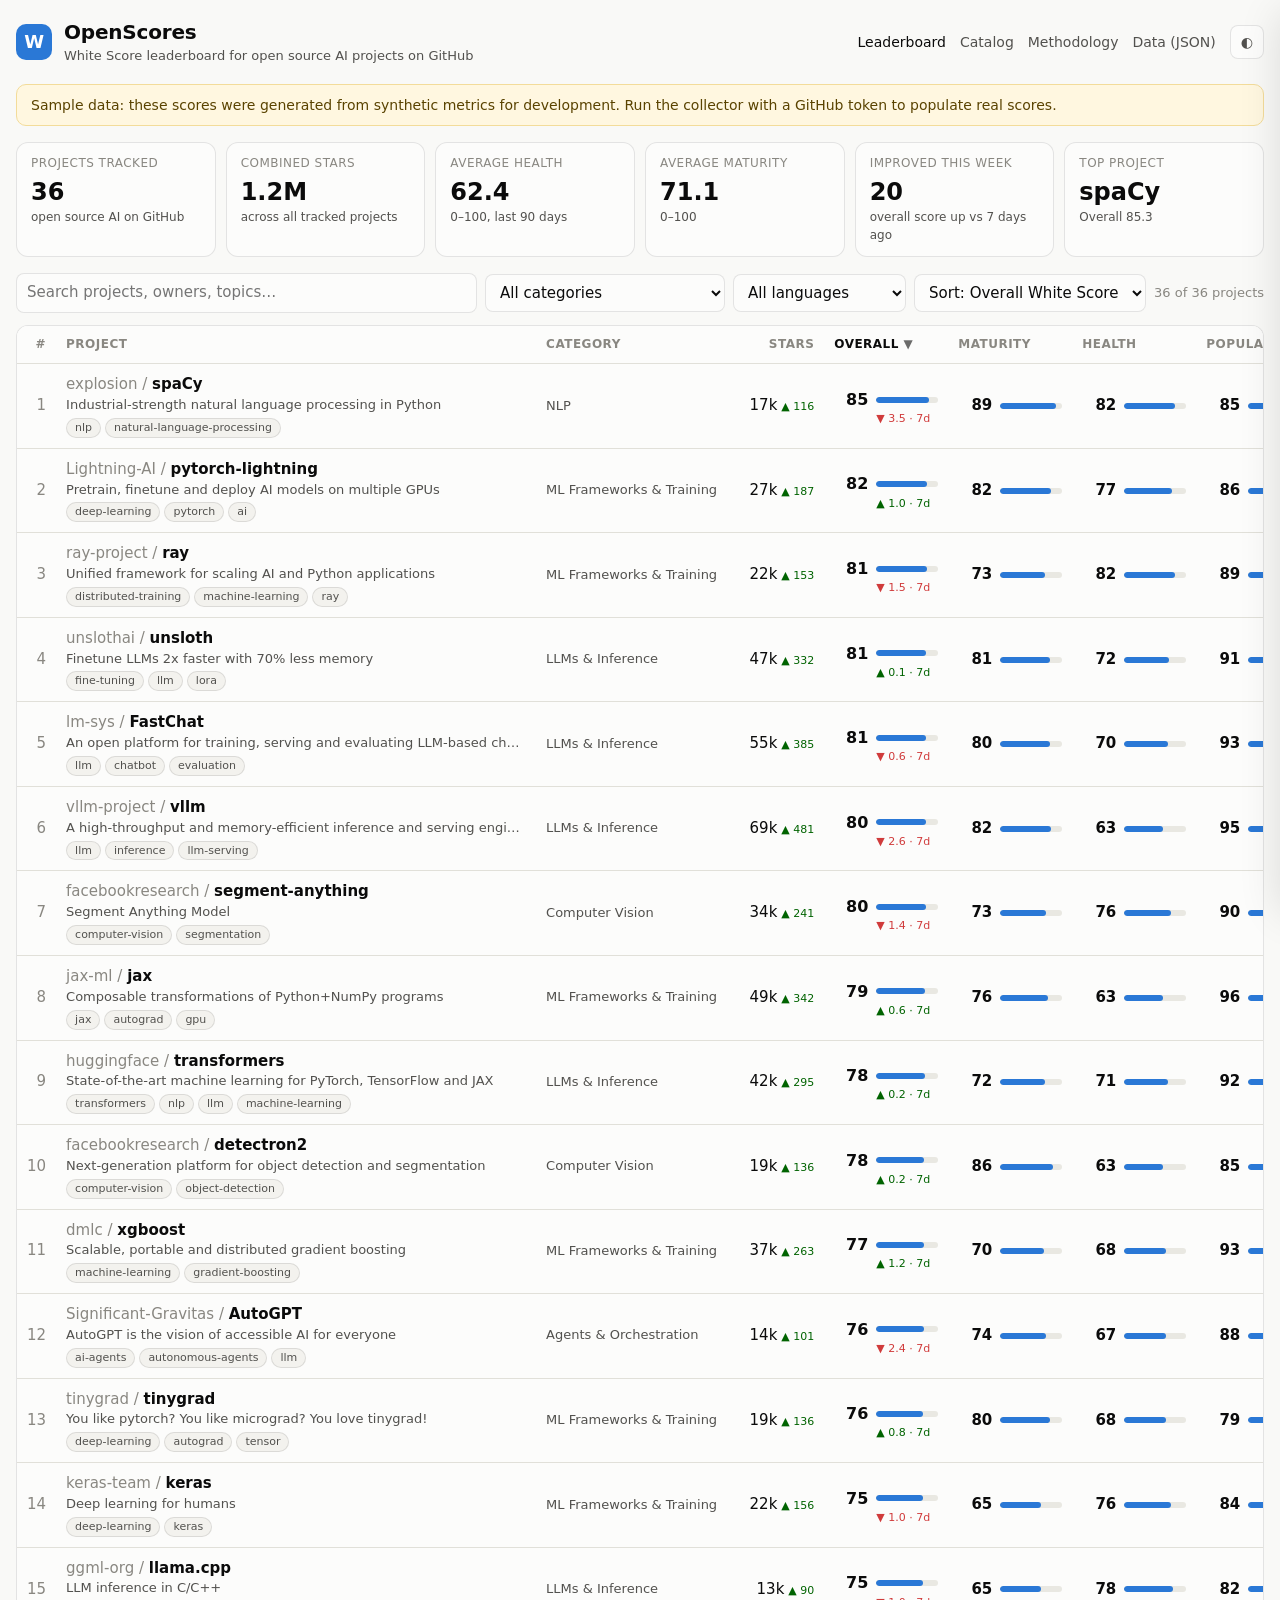
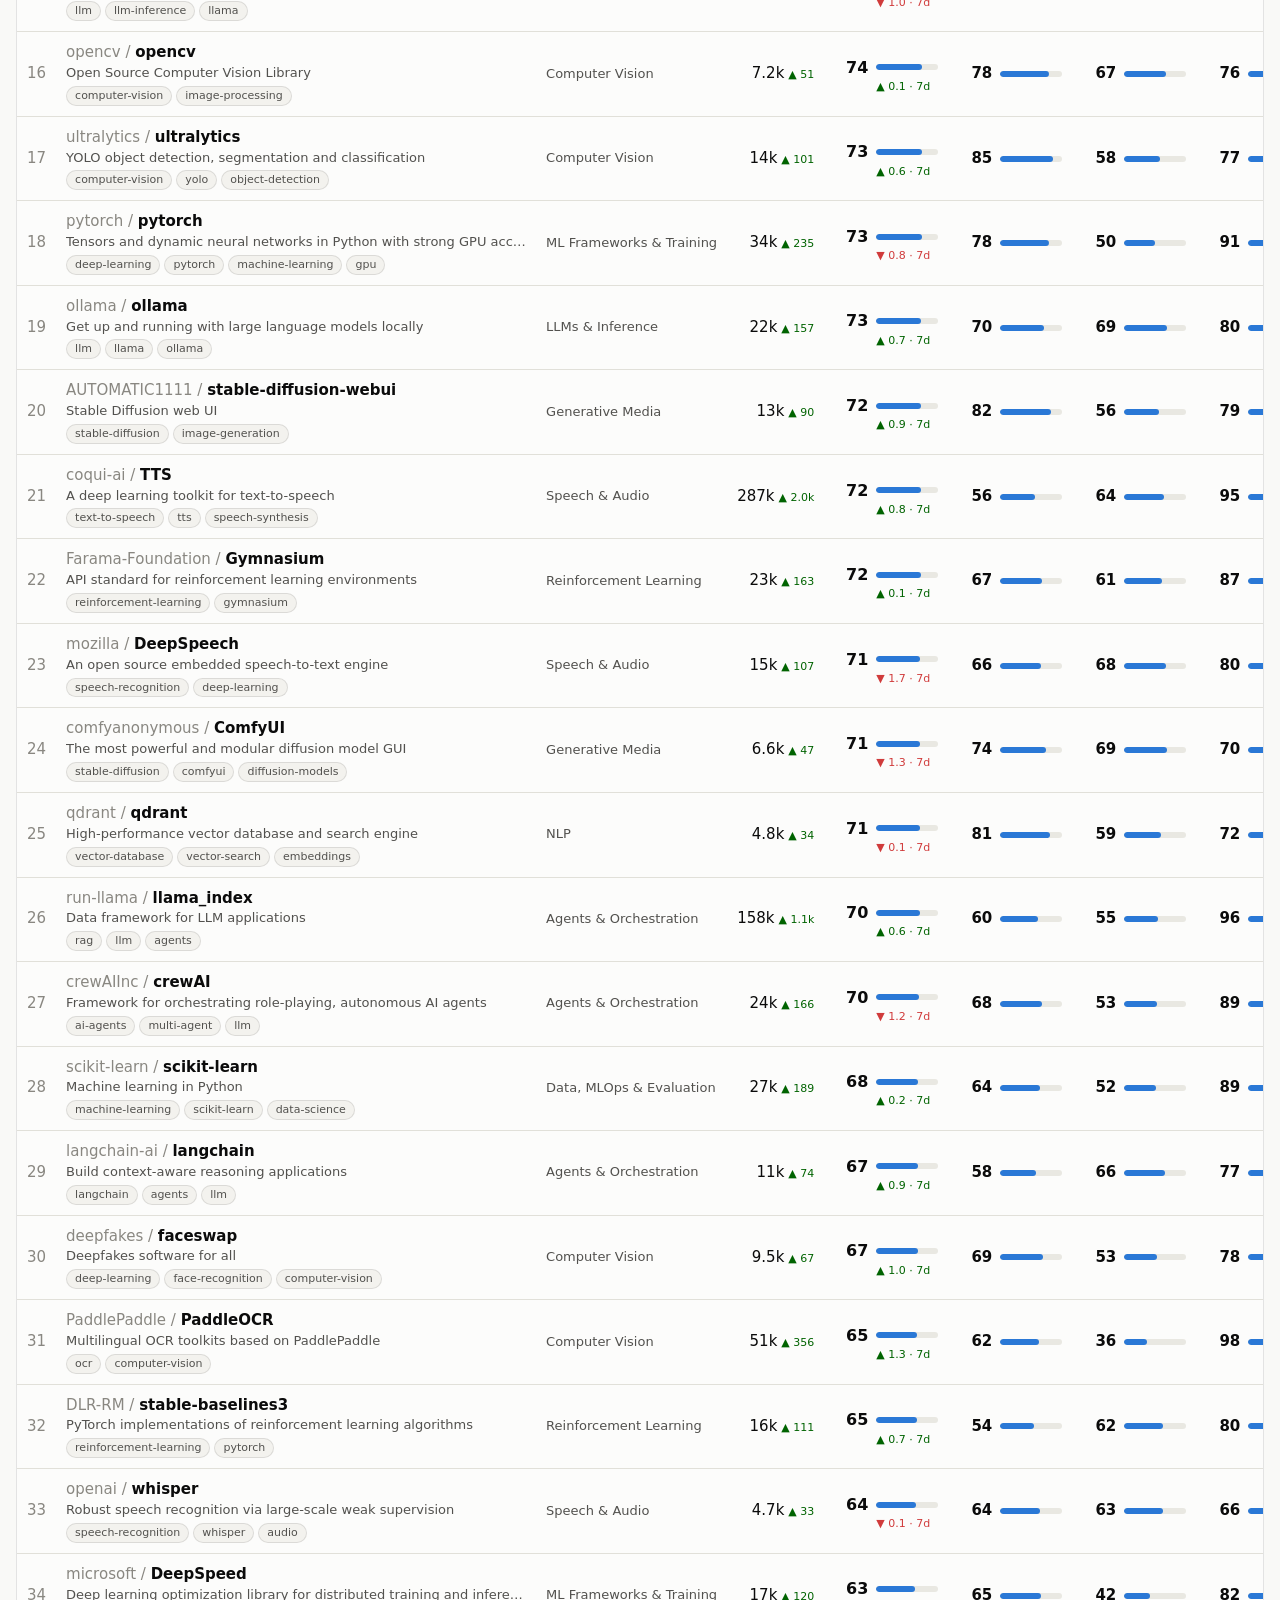
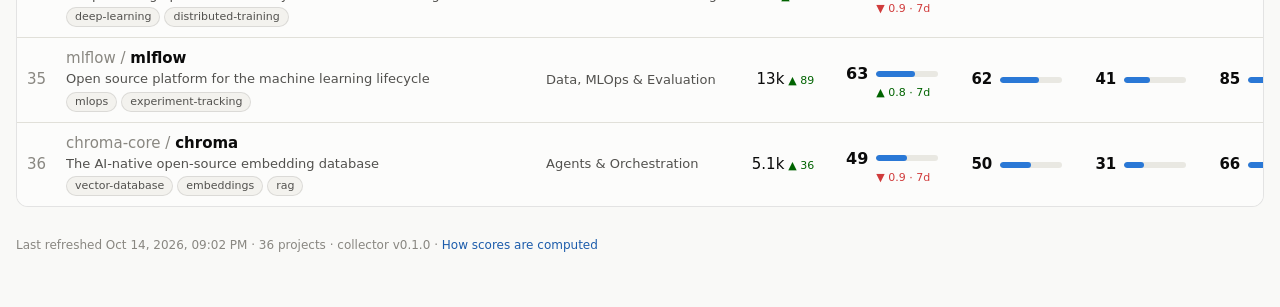
==== site/index.html @ d706b32a "Initial OpenScores: White Score leaderboard and catalog for open source AI - Python collector (white" ====
<!doctype html>
<html lang="en">
<head>
  <meta charset="utf-8">
  <meta name="viewport" content="width=device-width, initial-scale=1">
  <title>OpenScores · White Score leaderboard for open source AI</title>
  <meta name="description" content="A daily leaderboard of open source AI projects on GitHub, ranked by their White Scores: maturity, health, popularity, risk and sustainability.">
  <link rel="stylesheet" href="styles.css">
  <link rel="icon" href="data:image/svg+xml,<svg xmlns='http://www.w3.org/2000/svg' viewBox='0 0 32 32'><rect width='32' height='32' rx='8' fill='%232a78d6'/><text x='16' y='22' font-size='16' font-family='system-ui' font-weight='700' text-anchor='middle' fill='white'>W</text></svg>">
</head>
<body>
  <div class="wrap">
    <header class="topbar">
      <div class="brand">
        <div class="mark" aria-hidden="true">W</div>
        <div>
          <h1>OpenScores</h1>
          <p>White Score leaderboard for open source AI projects on GitHub</p>
        </div>
      </div>
      <nav class="nav">
        <a href="./" class="active">Leaderboard</a>
        <a href="catalog.html">Catalog</a>
        <a href="methodology.html">Methodology</a>
        <a href="data/leaderboard.json" download>Data (JSON)</a>
        <button class="icon-btn" id="theme" type="button" aria-label="Toggle dark mode">◐</button>
      </nav>
    </header>

    <div id="banner" class="banner" hidden></div>

    <section class="tiles" id="tiles" aria-label="Summary"></section>

    <section class="controls" aria-label="Filters">
      <input type="search" id="q" placeholder="Search projects, owners, topics…" aria-label="Search projects">
      <select id="category" aria-label="Category"><option value="">All categories</option></select>
      <select id="language" aria-label="Language"><option value="">All languages</option></select>
      <select id="sort" aria-label="Sort by">
        <option value="overall">Sort: Overall White Score</option>
        <option value="maturity">Sort: Maturity</option>
        <option value="health">Sort: Health</option>
        <option value="popularity">Sort: Popularity</option>
        <option value="risk">Sort: Risk (lowest first)</option>
        <option value="sustainability">Sort: Sustainability</option>
        <option value="stars">Sort: Stars</option>
        <option value="delta">Sort: 7-day movers</option>
      </select>
      <span class="count" id="count"></span>
    </section>

    <section class="table-wrap">
      <table id="board">
        <thead>
          <tr>
            <th class="num" data-sort="rank">#</th>
            <th data-sort="name">Project</th>
            <th data-sort="category">Category</th>
            <th class="num" data-sort="stars">Stars</th>
            <th data-sort="overall" title="Mean of maturity, health and popularity">Overall</th>
            <th data-sort="maturity">Maturity</th>
            <th data-sort="health">Health</th>
            <th data-sort="popularity">Popularity</th>
            <th data-sort="risk" title="Higher is worse">Risk ↓</th>
            <th data-sort="sustainability">Sustainability</th>
          </tr>
        </thead>
        <tbody id="rows"></tbody>
      </table>
      <div id="empty" class="empty" hidden>No projects match.</div>
    </section>

    <p class="foot" id="foot"></p>
  </div>

  <div class="scrim" id="scrim"></div>
  <aside class="drawer" id="drawer" aria-label="Project details" aria-hidden="true"></aside>

  <script src="app.js"></script>
</body>
</html>
---- site/styles.css ----
/* OpenScores leaderboard - tokens follow the reference data-viz palette */
:root {
  color-scheme: light;
  --page: #f9f9f7;
  --surface: #fcfcfb;
  --surface-2: #f3f2ee;
  --ink: #0b0b0b;
  --ink-2: #52514e;
  --muted: #898781;
  --grid: #e1e0d9;
  --axis: #c3c2b7;
  --border: rgba(11, 11, 11, 0.10);
  --accent: #2a78d6;
  --accent-ink: #1c5cab;
  --seq-100: #cde2fb; --seq-250: #86b6ef; --seq-400: #3987e5; --seq-450: #2a78d6; --seq-550: #1c5cab; --seq-700: #0d366b;
  --risk: #eb6834;
  --risk-ink: #b8451c;
  --risk-track: #fbe3d8;
  --good: #006300;
  --bad: #d03b3b;
  --track: #e9e8e2;
  --shadow: 0 12px 40px rgba(11, 11, 11, 0.12);
  --radius: 12px;
  --font: system-ui, -apple-system, "Segoe UI", Roboto, Helvetica, Arial, sans-serif;
  --mono: ui-monospace, SFMono-Regular, Menlo, Consolas, monospace;
}
@media (prefers-color-scheme: dark) {
  :root:not([data-theme="light"]) {
    color-scheme: dark;
    --page: #0d0d0d; --surface: #1a1a19; --surface-2: #232322; --ink: #ffffff; --ink-2: #c3c2b7;
    --muted: #898781; --grid: #2c2c2a; --axis: #383835; --border: rgba(255, 255, 255, 0.10);
    --accent: #3987e5; --accent-ink: #86b6ef;
    --seq-100: #104281; --seq-250: #1c5cab; --seq-400: #3987e5; --seq-450: #3987e5; --seq-550: #6da7ec; --seq-700: #b7d3f6;
    --risk: #d95926; --risk-ink: #f0a07f; --risk-track: #3a2419;
    --good: #0ca30c; --bad: #e66767; --track: #2c2c2a;
    --shadow: 0 12px 40px rgba(0, 0, 0, 0.5);
  }
}
:root[data-theme="dark"] {
  color-scheme: dark;
  --page: #0d0d0d; --surface: #1a1a19; --surface-2: #232322; --ink: #ffffff; --ink-2: #c3c2b7;
  --muted: #898781; --grid: #2c2c2a; --axis: #383835; --border: rgba(255, 255, 255, 0.10);
  --accent: #3987e5; --accent-ink: #86b6ef;
  --seq-100: #104281; --seq-250: #1c5cab; --seq-400: #3987e5; --seq-450: #3987e5; --seq-550: #6da7ec; --seq-700: #b7d3f6;
  --risk: #d95926; --risk-ink: #f0a07f; --risk-track: #3a2419;
  --good: #0ca30c; --bad: #e66767; --track: #2c2c2a;
  --shadow: 0 12px 40px rgba(0, 0, 0, 0.5);
}

* { box-sizing: border-box; }
html { -webkit-text-size-adjust: 100%; }
body {
  margin: 0; background: var(--page); color: var(--ink); font-family: var(--font);
  font-size: 15px; line-height: 1.45;
}
a { color: var(--accent-ink); text-decoration: none; }
a:hover { text-decoration: underline; }
button { font: inherit; color: inherit; }
.wrap { max-width: 1280px; margin: 0 auto; padding: 0 16px; }
.sr-only { position: absolute; width: 1px; height: 1px; overflow: hidden; clip: rect(0 0 0 0); white-space: nowrap; }

/* header */
.topbar { display: flex; align-items: center; justify-content: space-between; gap: 16px; padding: 18px 0 8px; flex-wrap: wrap; }
.brand { display: flex; align-items: center; gap: 12px; }
.brand .mark { width: 36px; height: 36px; border-radius: 10px; background: var(--accent); display: grid; place-items: center; color: #fff; font-weight: 700; font-size: 18px; letter-spacing: -0.5px; }
.brand h1 { margin: 0; font-size: 20px; font-weight: 700; letter-spacing: -0.2px; }
.brand p { margin: 0; color: var(--ink-2); font-size: 13px; }
.nav { display: flex; align-items: center; gap: 14px; font-size: 14px; }
.nav a { color: var(--ink-2); }
.nav a.active, .nav a:hover { color: var(--ink); }
.icon-btn { border: 1px solid var(--border); background: var(--surface); border-radius: 8px; padding: 6px 10px; cursor: pointer; color: var(--ink-2); }
.icon-btn:hover { color: var(--ink); }

.banner { background: #fff7e0; color: #5a4300; border: 1px solid #f3dc9a; border-radius: 10px; padding: 10px 14px; margin: 10px 0 0; font-size: 14px; }
:root[data-theme="dark"] .banner { background: #2f2810; color: #f6dc8c; border-color: #5a4a18; }
@media (prefers-color-scheme: dark) { :root:not([data-theme="light"]) .banner { background: #2f2810; color: #f6dc8c; border-color: #5a4a18; } }

/* stat tiles */
.tiles { display: grid; grid-template-columns: repeat(auto-fit, minmax(150px, 1fr)); gap: 10px; margin: 16px 0; }
.tile { background: var(--surface); border: 1px solid var(--border); border-radius: var(--radius); padding: 12px 14px; }
.tile .label { color: var(--muted); font-size: 12px; text-transform: uppercase; letter-spacing: 0.04em; }
.tile .value { font-size: 24px; font-weight: 600; margin-top: 2px; }
.tile .sub { color: var(--ink-2); font-size: 12px; }

/* controls */
.controls { display: flex; flex-wrap: wrap; gap: 8px; align-items: center; margin: 8px 0 12px; }
.controls input[type="search"], .controls select {
  background: var(--surface); color: var(--ink); border: 1px solid var(--border); border-radius: 8px;
  padding: 8px 10px; font: inherit; min-height: 38px;
}
.controls input[type="search"] { flex: 1 1 220px; }
.controls select { flex: 0 1 auto; max-width: 100%; }
.controls .count { color: var(--muted); font-size: 13px; margin-left: auto; }

/* table */
.table-wrap { background: var(--surface); border: 1px solid var(--border); border-radius: var(--radius); overflow: auto; }
table { width: 100%; border-collapse: collapse; min-width: 980px; }
thead th {
  position: sticky; top: 0; background: var(--surface); z-index: 1; text-align: left; font-size: 12px;
  color: var(--muted); font-weight: 600; text-transform: uppercase; letter-spacing: 0.04em;
  padding: 10px 10px; border-bottom: 1px solid var(--grid); white-space: nowrap; cursor: pointer; user-select: none;
}
thead th.num { text-align: right; }
thead th[aria-sort="descending"], thead th[aria-sort="ascending"] { color: var(--ink); }
thead th .arrow { display: inline-block; width: 1em; opacity: 0.6; }
tbody td { padding: 10px 10px; border-bottom: 1px solid var(--grid); vertical-align: middle; }
tbody tr { cursor: pointer; }
tbody tr:hover { background: var(--surface-2); }
tbody tr:focus-visible { outline: 2px solid var(--accent); outline-offset: -2px; }
tbody tr:last-child td { border-bottom: none; }
td.rank { color: var(--muted); font-variant-numeric: tabular-nums; width: 44px; text-align: right; }
td.num { text-align: right; font-variant-numeric: tabular-nums; white-space: nowrap; }
.proj .name { font-weight: 600; }
.proj .owner { color: var(--muted); font-weight: 400; }
.proj .desc { color: var(--ink-2); font-size: 13px; max-width: 460px; overflow: hidden; text-overflow: ellipsis; white-space: nowrap; }
.chip { display: inline-block; font-size: 11px; color: var(--ink-2); background: var(--surface-2); border: 1px solid var(--border); border-radius: 999px; padding: 1px 8px; margin: 3px 4px 0 0; white-space: nowrap; }
.cat { font-size: 13px; color: var(--ink-2); white-space: nowrap; }

/* score cell: number + thin meter */
.score { display: grid; grid-template-columns: 34px 1fr; align-items: center; gap: 4px 8px; min-width: 104px; }
.score .d { grid-column: 2; font-size: 11px; line-height: 1; margin-top: -2px; }
.score .v { font-variant-numeric: tabular-nums; text-align: right; font-weight: 600; }
.meter { height: 6px; border-radius: 4px; background: var(--track); overflow: hidden; }
.meter > i { display: block; height: 100%; border-radius: 4px; background: var(--seq-450); }
.meter.risk > i { background: var(--risk); }
.meter.risk { background: var(--risk-track); }
.score.overall .v { font-size: 16px; }
.delta { font-size: 11px; font-variant-numeric: tabular-nums; margin-left: 4px; white-space: nowrap; }
.delta.up { color: var(--good); }
.delta.down { color: var(--bad); }
.delta.flat { color: var(--muted); }

.empty { padding: 40px; text-align: center; color: var(--muted); }
.foot { color: var(--muted); font-size: 12px; padding: 18px 0 40px; }

/* detail drawer */
.scrim { position: fixed; inset: 0; background: rgba(0, 0, 0, 0.35); opacity: 0; pointer-events: none; transition: opacity .15s; z-index: 20; }
.drawer {
  position: fixed; top: 0; right: 0; height: 100%; width: min(720px, 100%); background: var(--page);
  border-left: 1px solid var(--border); box-shadow: var(--shadow); transform: translateX(100%); transition: transform .2s;
  z-index: 21; overflow: auto; padding: 18px 20px 40px;
}
body.open .scrim { opacity: 1; pointer-events: auto; }
body.open .drawer { transform: none; }
.drawer-head { display: flex; justify-content: space-between; gap: 12px; align-items: flex-start; }
.drawer h2 { margin: 0; font-size: 22px; letter-spacing: -0.2px; }
.drawer h2 small { color: var(--muted); font-weight: 400; font-size: 15px; }
.drawer .desc { color: var(--ink-2); margin: 6px 0 10px; }
.meta { display: flex; flex-wrap: wrap; gap: 6px 14px; color: var(--ink-2); font-size: 13px; margin-bottom: 14px; }
.cards { display: grid; grid-template-columns: repeat(auto-fit, minmax(118px, 1fr)); gap: 8px; margin: 10px 0 16px; }
.card { background: var(--surface); border: 1px solid var(--border); border-radius: 10px; padding: 10px 12px; }
.card .label { color: var(--muted); font-size: 11px; text-transform: uppercase; letter-spacing: 0.04em; }
.card .value { font-size: 26px; font-weight: 600; line-height: 1.1; margin: 2px 0; }
.card .band { color: var(--ink-2); font-size: 12px; }
.card.overall { grid-column: 1 / -1; display: grid; grid-template-columns: auto 1fr; gap: 16px; align-items: center; }
.card.overall .value { font-size: 40px; }
.spark { width: 100%; height: 64px; display: block; }
.spark .line { fill: none; stroke: var(--seq-450); stroke-width: 2; stroke-linejoin: round; stroke-linecap: round; }
.spark .area { fill: var(--seq-450); opacity: 0.12; }
.spark .dot { fill: var(--seq-450); stroke: var(--surface); stroke-width: 2; }
.spark .axis { stroke: var(--grid); stroke-width: 1; }
.spark-cap { color: var(--muted); font-size: 11px; margin-top: 2px; }

details.section { background: var(--surface); border: 1px solid var(--border); border-radius: 10px; margin: 8px 0; }
details.section > summary { cursor: pointer; padding: 10px 14px; font-weight: 600; display: flex; justify-content: space-between; align-items: center; list-style: none; }
details.section > summary::-webkit-details-marker { display: none; }
details.section > summary .sum { color: var(--ink-2); font-weight: 500; font-variant-numeric: tabular-nums; }
.comp { padding: 4px 14px 12px; }
.row { display: grid; grid-template-columns: 180px 1fr 44px 52px; gap: 10px; align-items: center; padding: 5px 0; font-size: 13px; }
.row .k { color: var(--ink-2); }
.row .w { color: var(--muted); font-size: 11px; text-align: right; }
.row .v { text-align: right; font-variant-numeric: tabular-nums; font-weight: 600; }
.row .meter { height: 8px; }
.row .hint { grid-column: 1 / -1; color: var(--muted); font-size: 11px; margin-top: -4px; }
.metrics { width: 100%; font-size: 13px; border-collapse: collapse; }
.metrics td { padding: 4px 6px; border-bottom: 1px solid var(--grid); }
.metrics td:last-child { text-align: right; font-variant-numeric: tabular-nums; white-space: nowrap; }
.metrics tr:last-child td { border-bottom: none; }
.flag { color: var(--muted); font-size: 11px; }

/* methodology page */
.prose { max-width: 820px; }
.prose h2 { margin-top: 32px; font-size: 20px; }
.prose h3 { margin-top: 22px; font-size: 16px; }
.prose p, .prose li { color: var(--ink-2); }
.prose code, .formula { font-family: var(--mono); font-size: 13px; }
.formula { display: block; background: var(--surface); border: 1px solid var(--border); border-radius: 8px; padding: 10px 12px; margin: 10px 0; overflow-x: auto; color: var(--ink); white-space: pre; }
.prose table { border-collapse: collapse; width: 100%; font-size: 14px; margin: 10px 0; }
.prose th, .prose td { text-align: left; padding: 6px 8px; border-bottom: 1px solid var(--grid); vertical-align: top; }
.prose th { color: var(--muted); font-size: 12px; text-transform: uppercase; letter-spacing: 0.04em; }

@media (max-width: 720px) {
  .brand p { display: none; }
  .row { grid-template-columns: 1fr 44px 52px; }
  .row .meter { grid-column: 1 / -1; }
  .drawer { padding: 14px 16px 40px; }
  .card.overall { grid-template-columns: 1fr; }
}

/* catalog page */
.catalog-layout { display: grid; grid-template-columns: 240px 1fr; gap: 14px; align-items: start; }
.cats { position: sticky; top: 12px; display: flex; flex-direction: column; gap: 4px; background: var(--surface); border: 1px solid var(--border); border-radius: var(--radius); padding: 8px; }
.cat-btn { display: flex; justify-content: space-between; gap: 8px; align-items: center; text-align: left; background: none; border: 0; border-radius: 8px; padding: 7px 10px; cursor: pointer; color: var(--ink-2); font-size: 13px; }
.cat-btn:hover { background: var(--surface-2); color: var(--ink); }
.cat-btn.active { background: var(--seq-100); color: var(--ink); font-weight: 600; }
.cat-btn b { font-weight: 500; color: var(--muted); font-variant-numeric: tabular-nums; }
.cat-btn.active b { color: var(--ink-2); }
.check { display: inline-flex; align-items: center; gap: 6px; font-size: 13px; color: var(--ink-2); white-space: nowrap; }
table.catalog { min-width: 900px; }
table.catalog thead th { cursor: default; }
.more-wrap { padding: 12px; text-align: center; }
@media (max-width: 900px) {
  .catalog-layout { grid-template-columns: 1fr; }
  .cats { position: static; flex-direction: row; flex-wrap: wrap; }
}
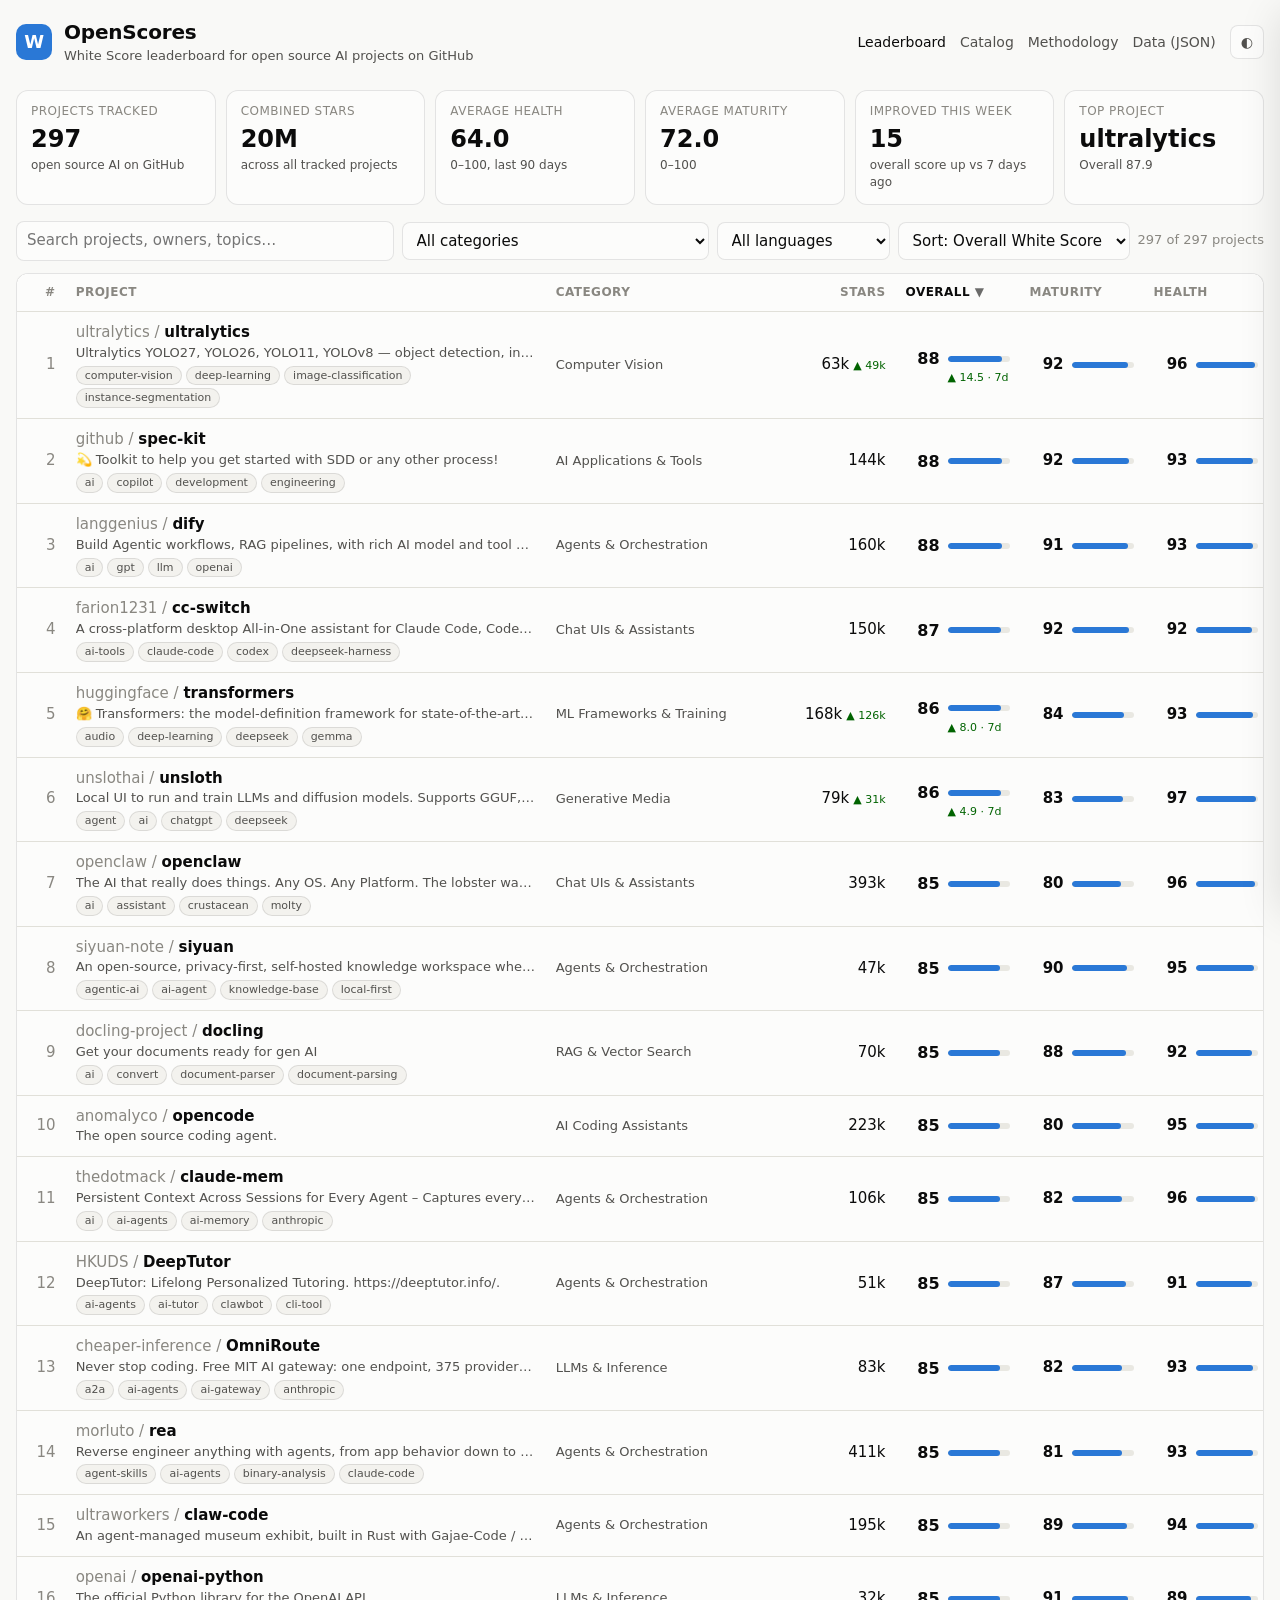
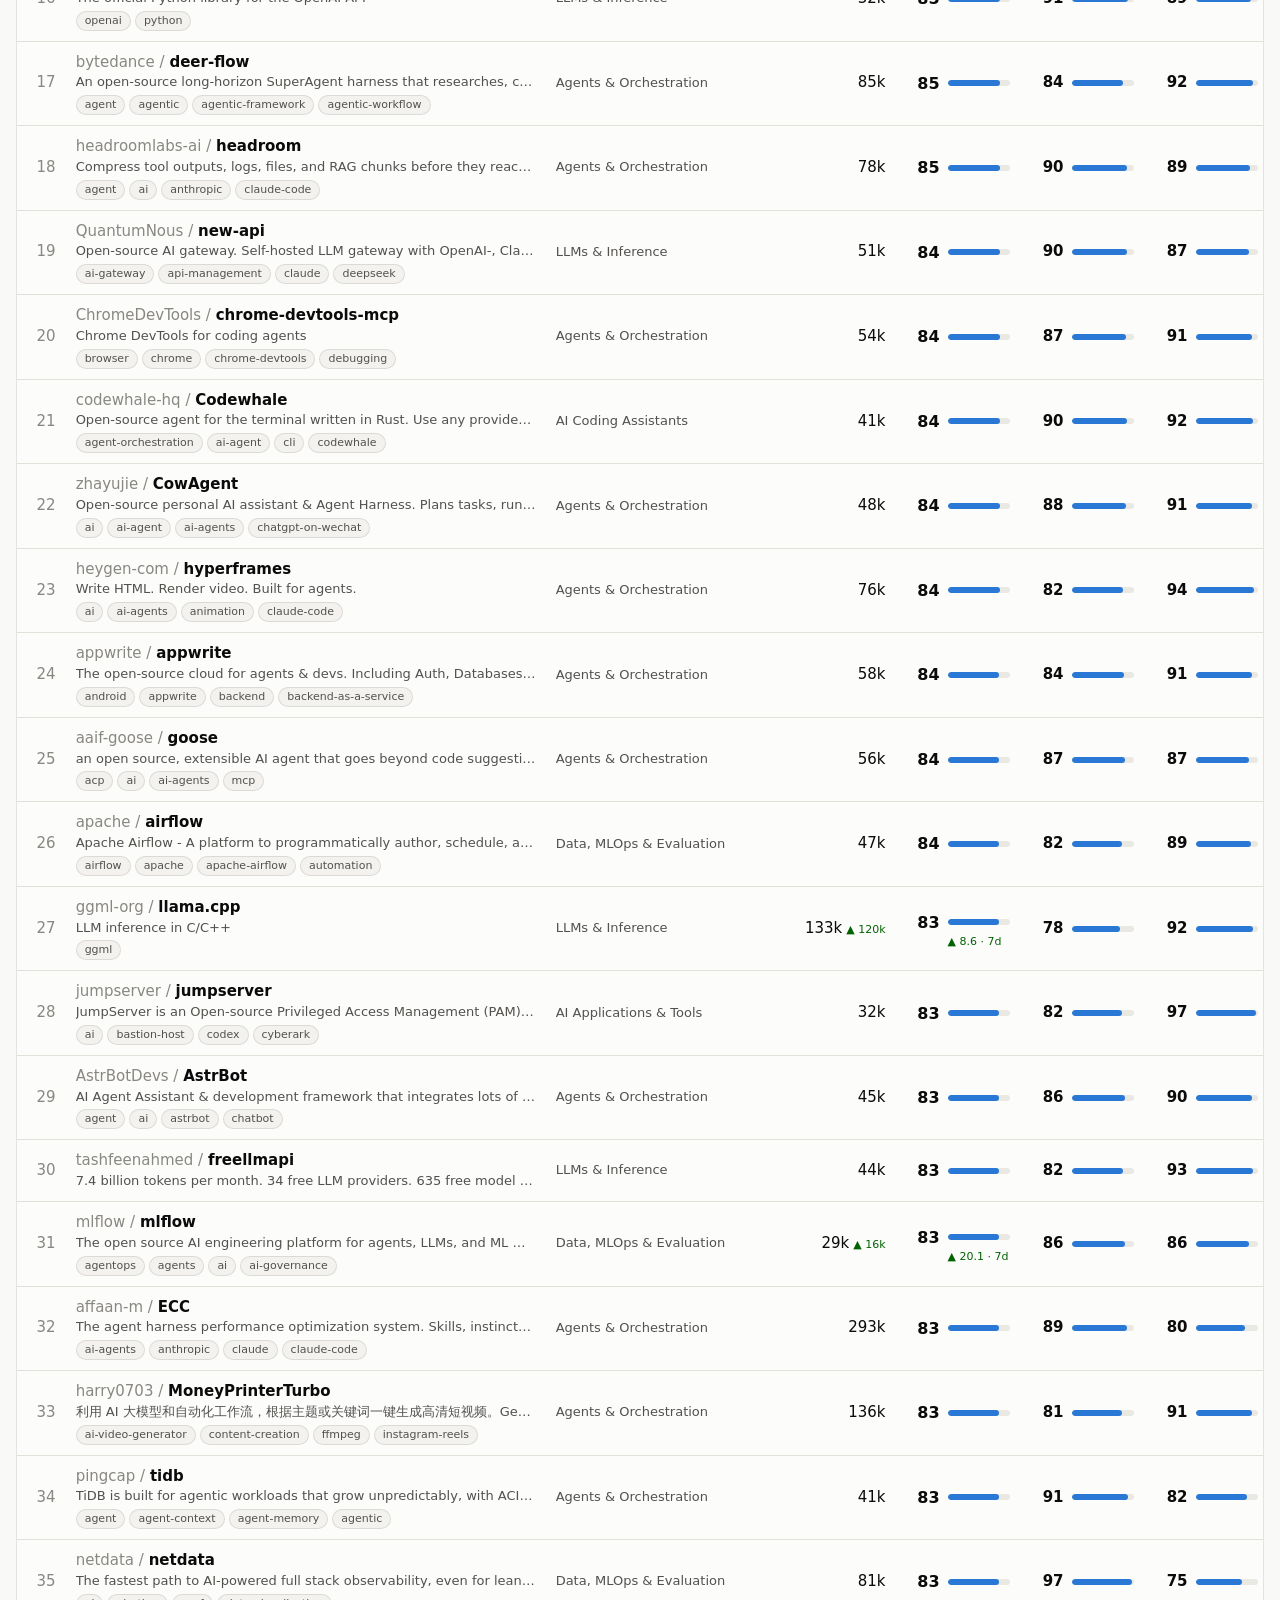
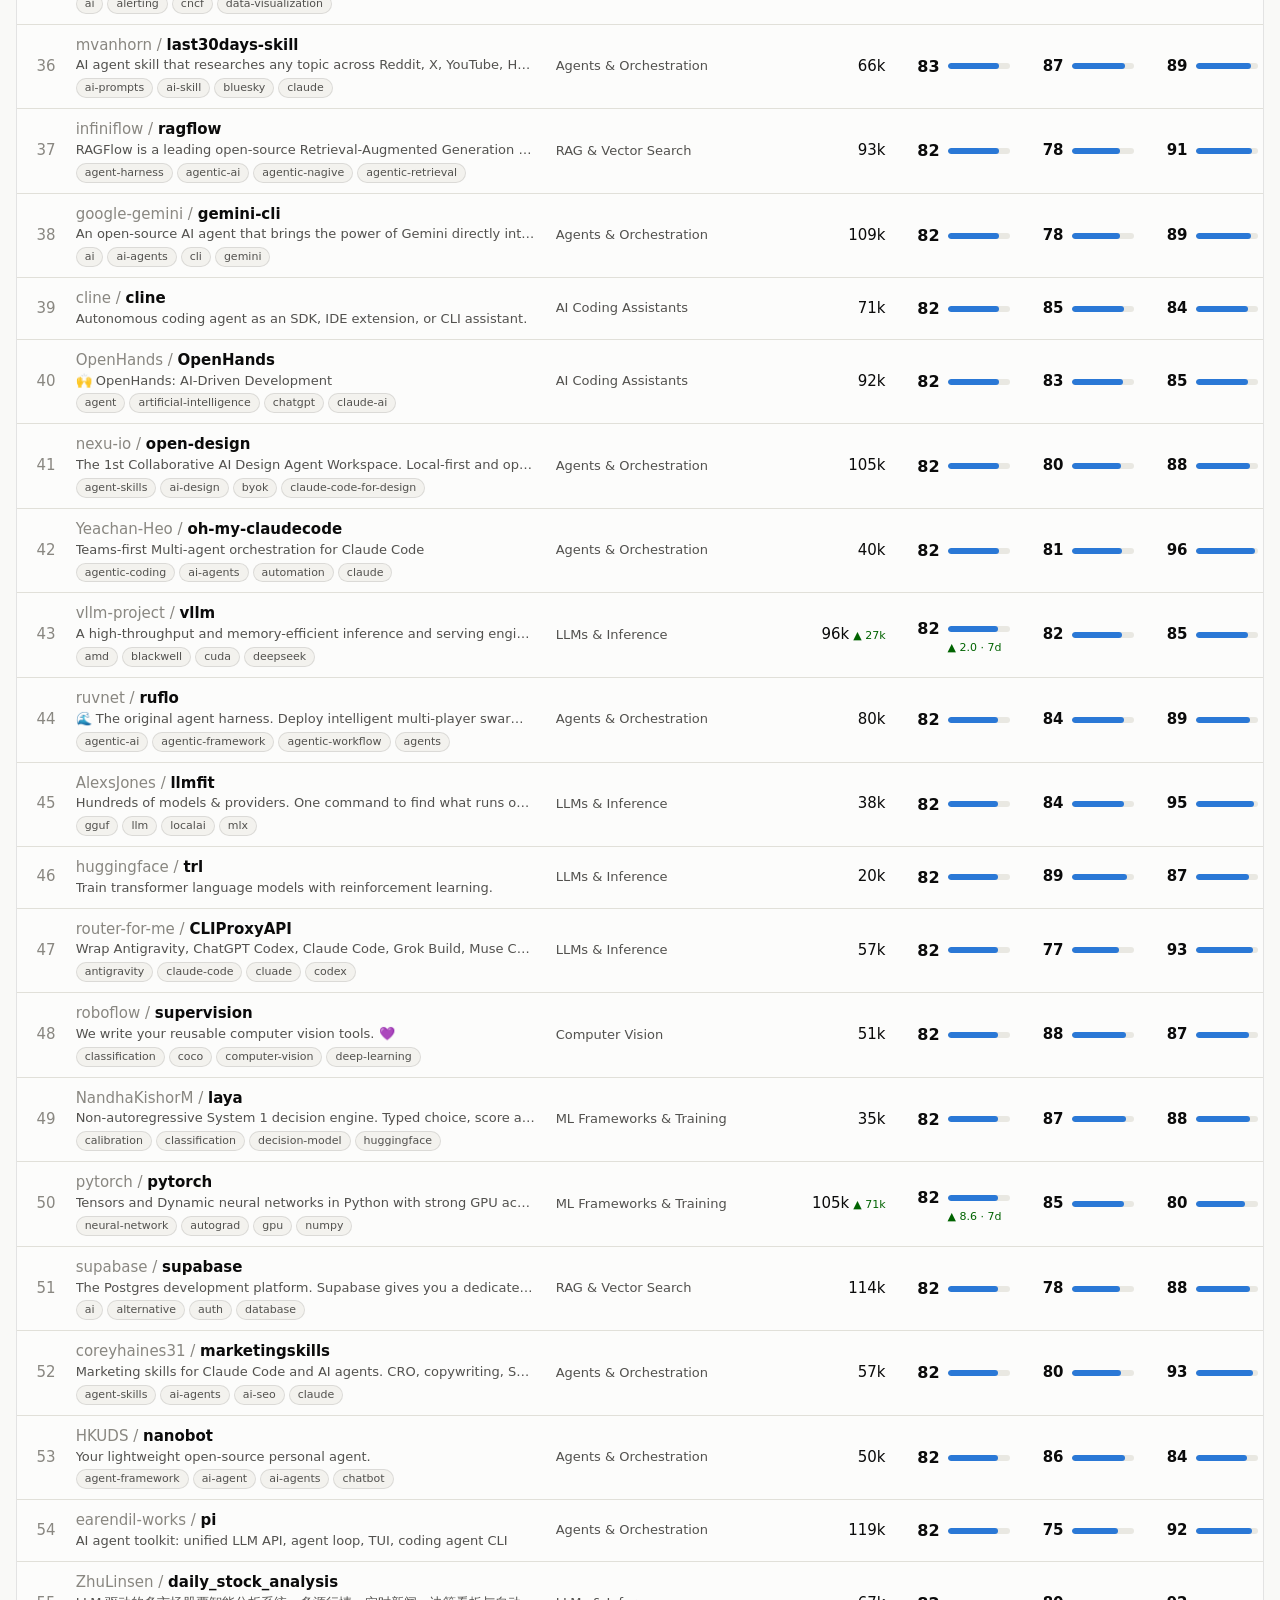
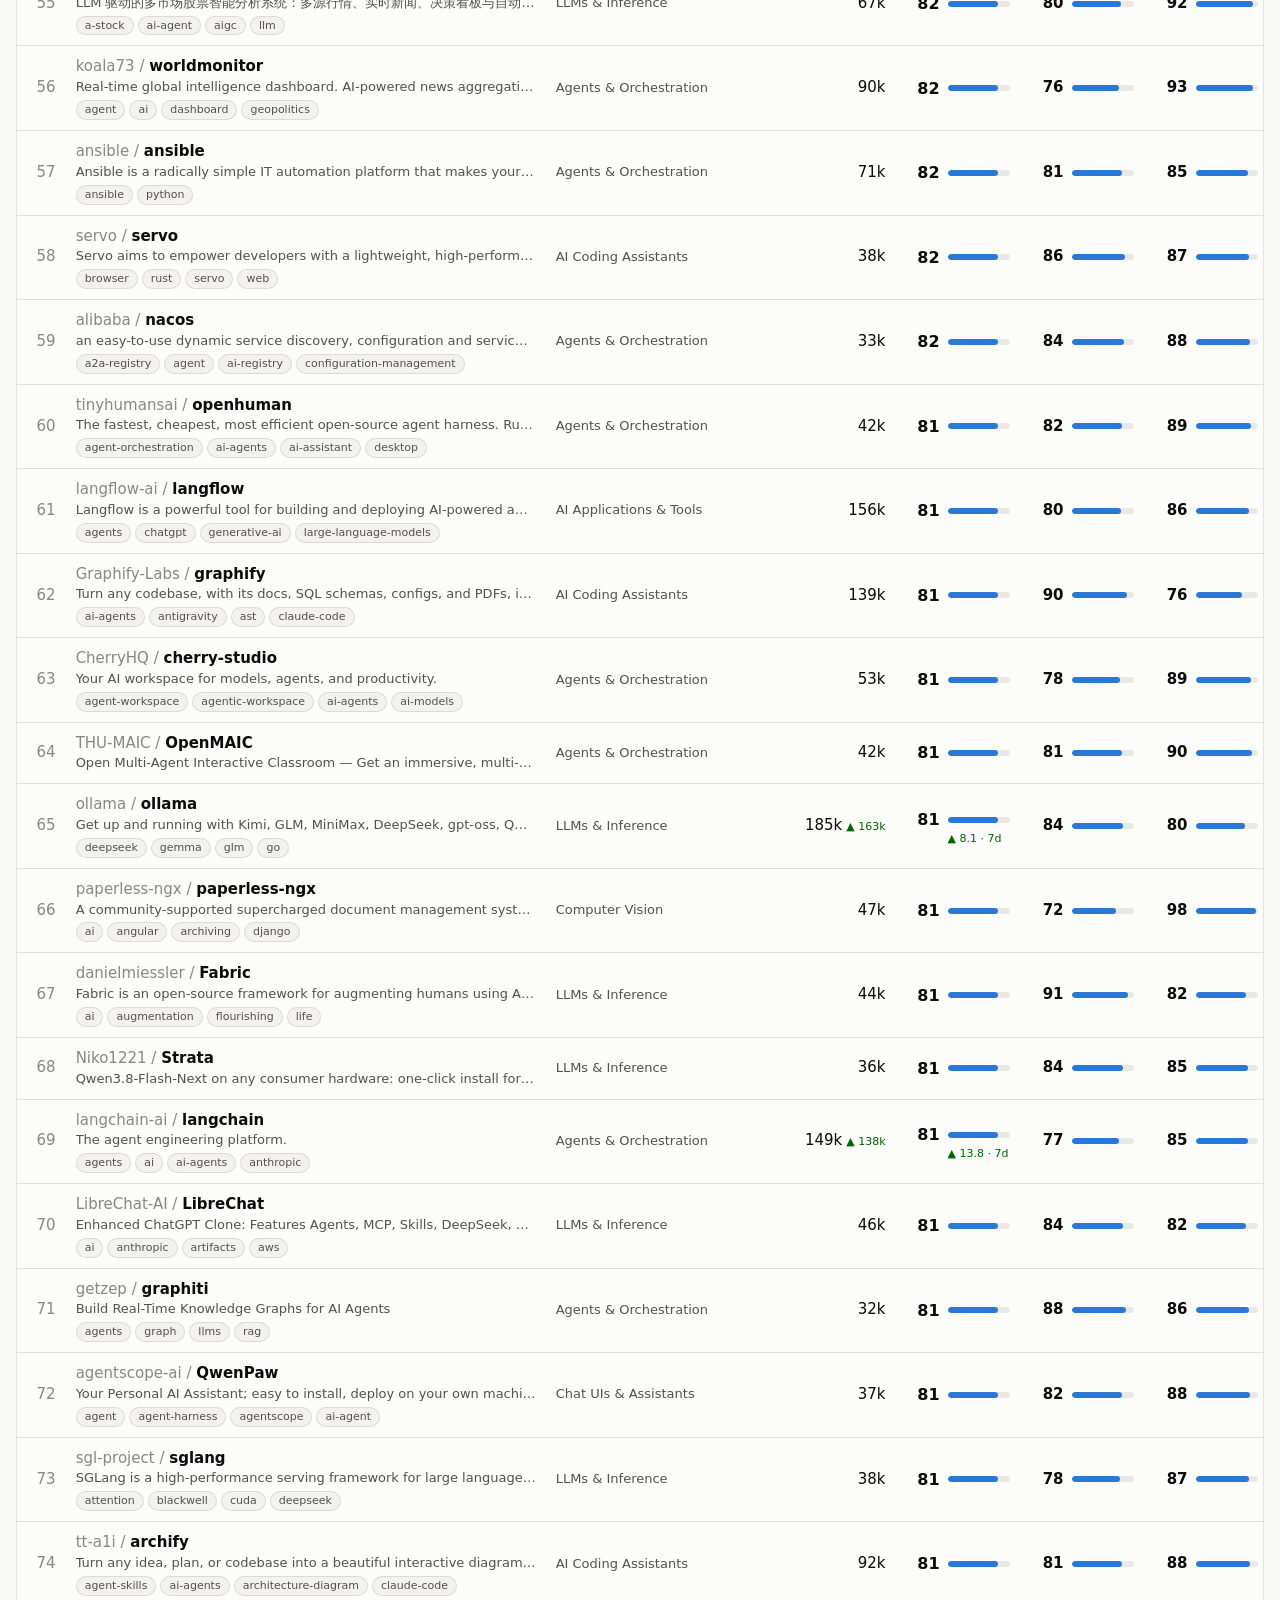
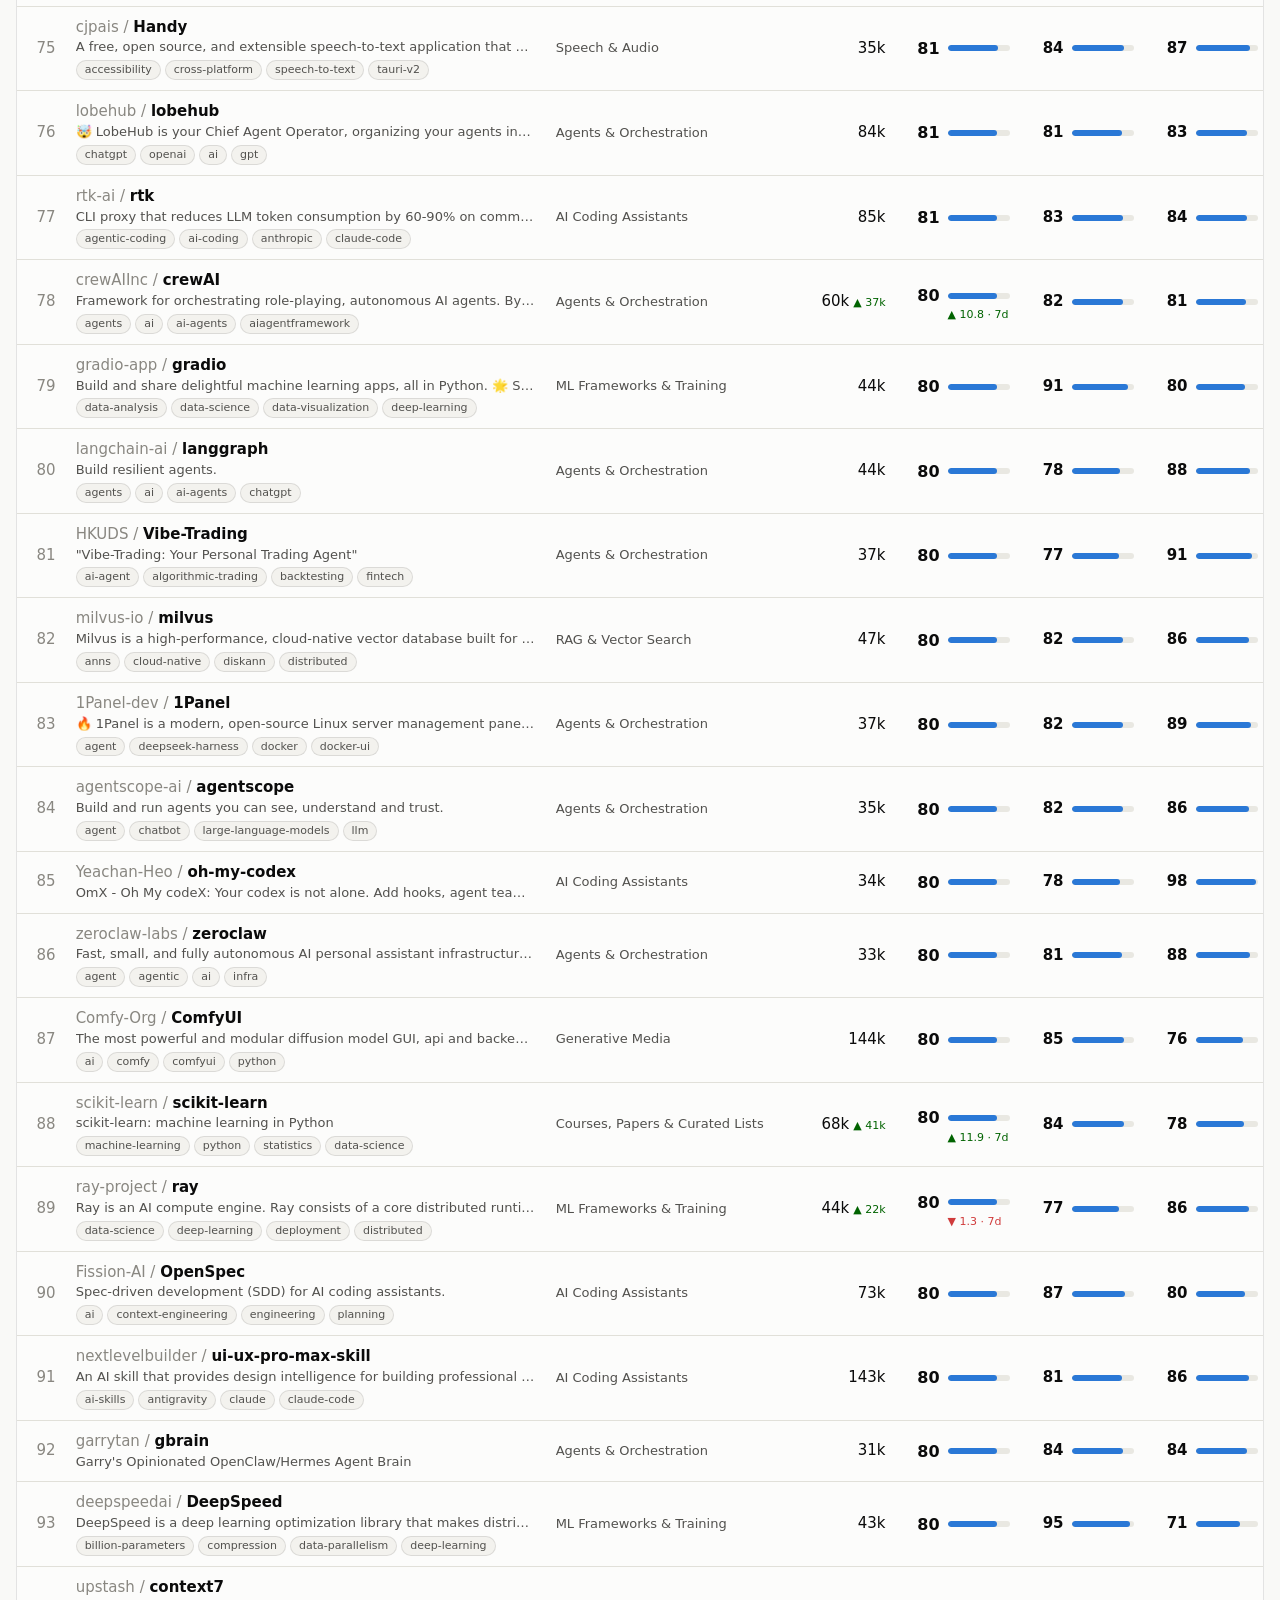
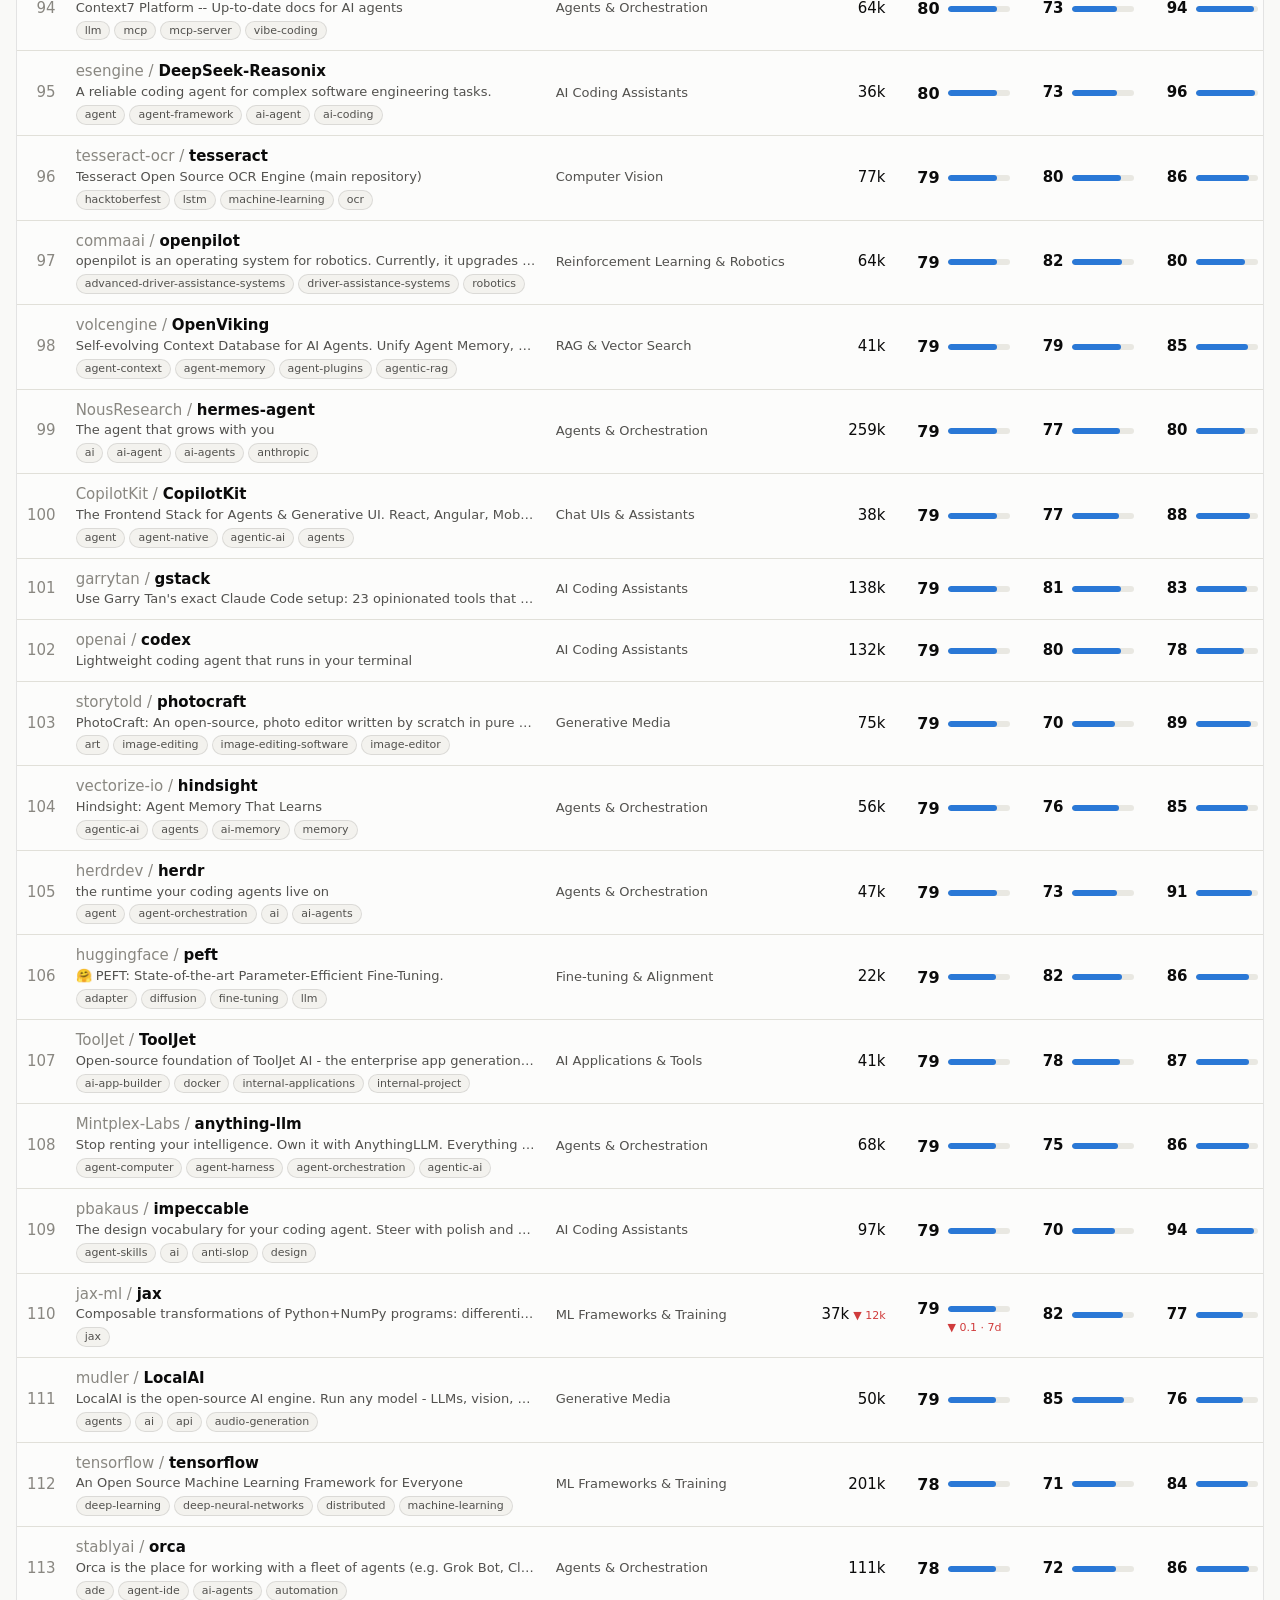
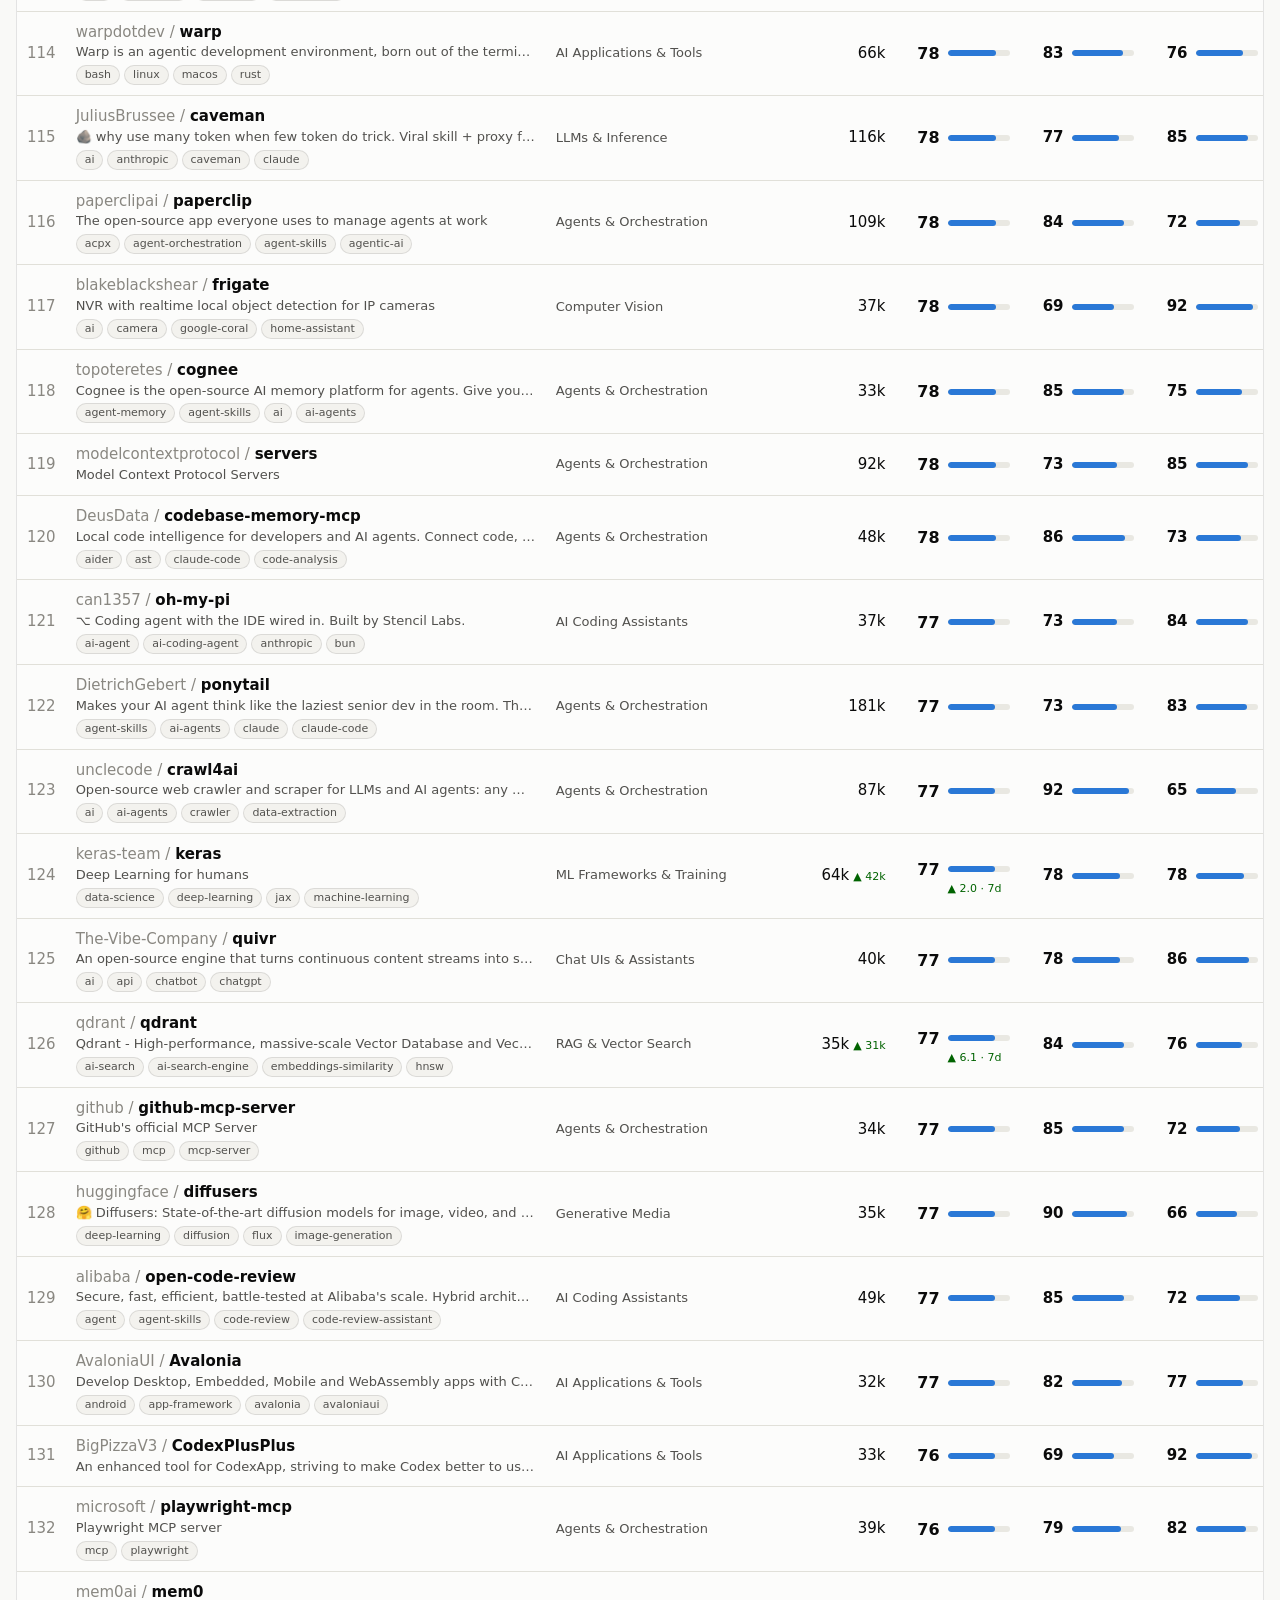
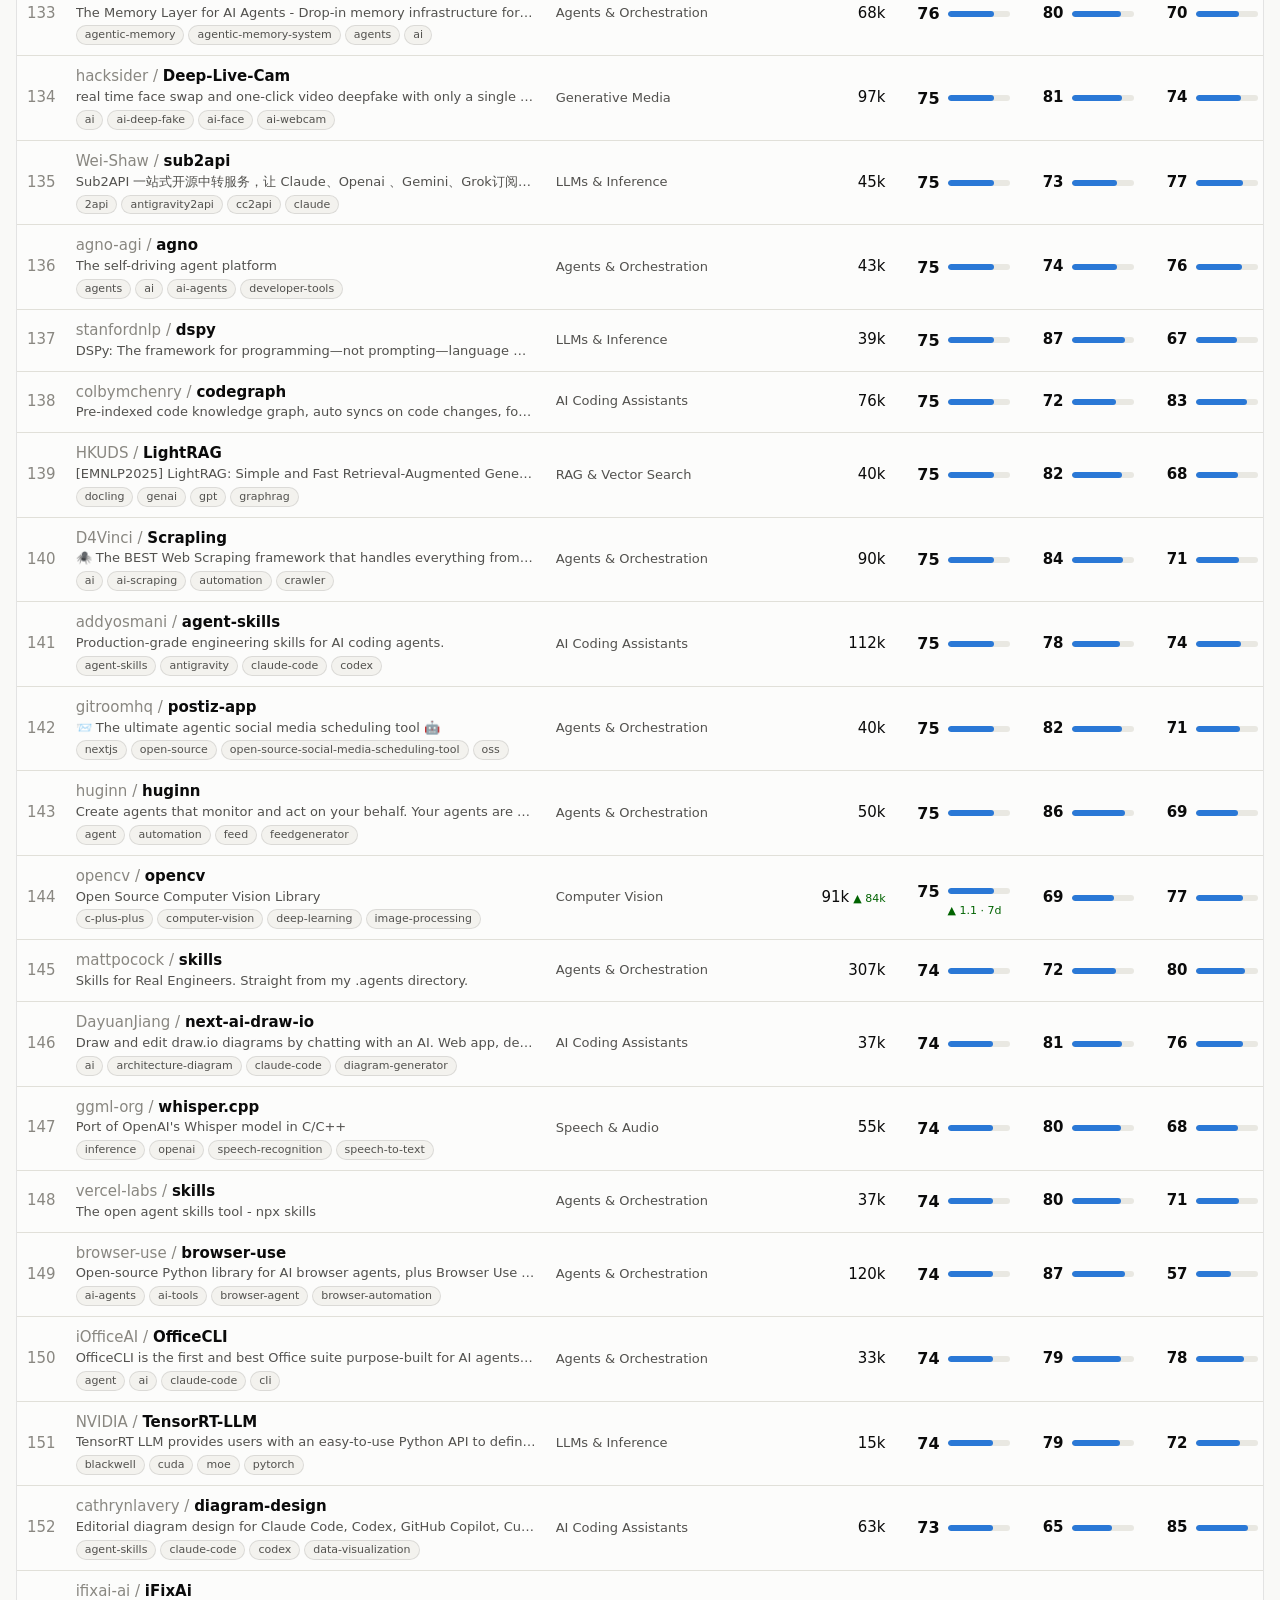
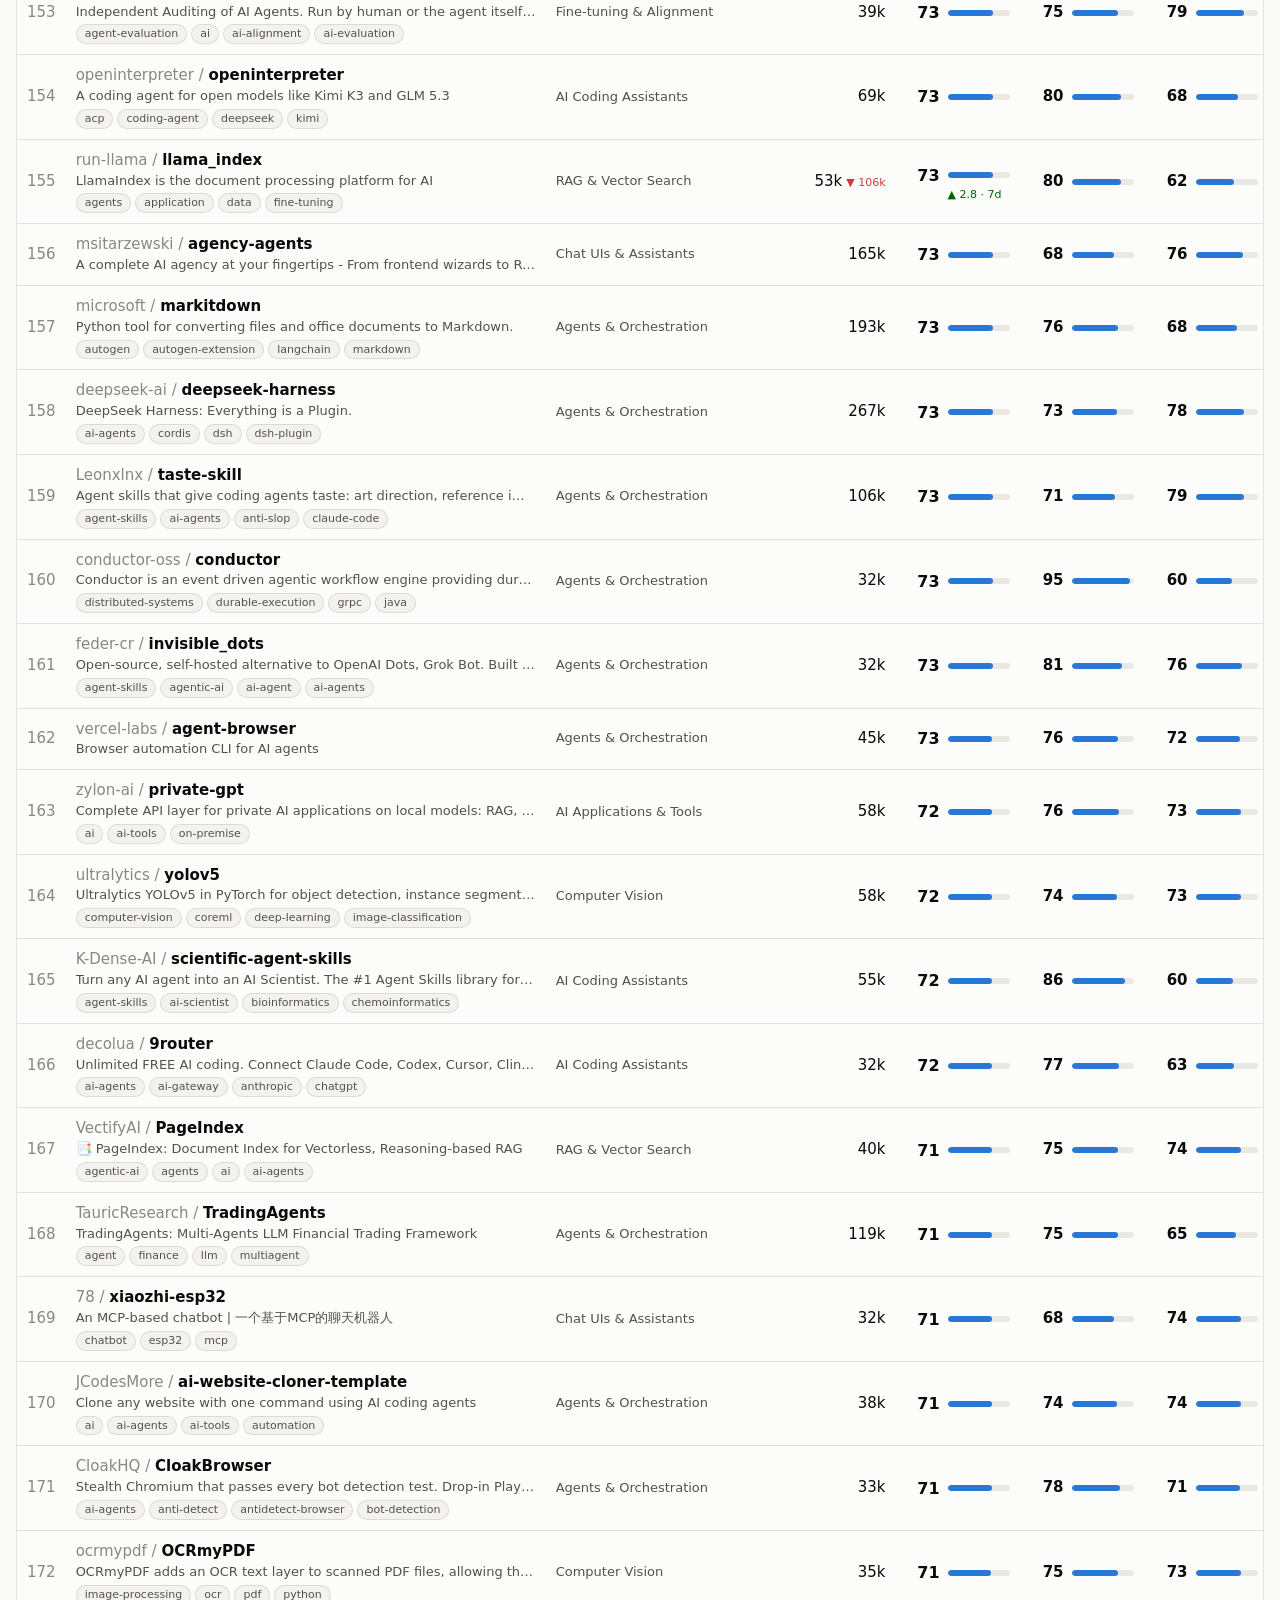
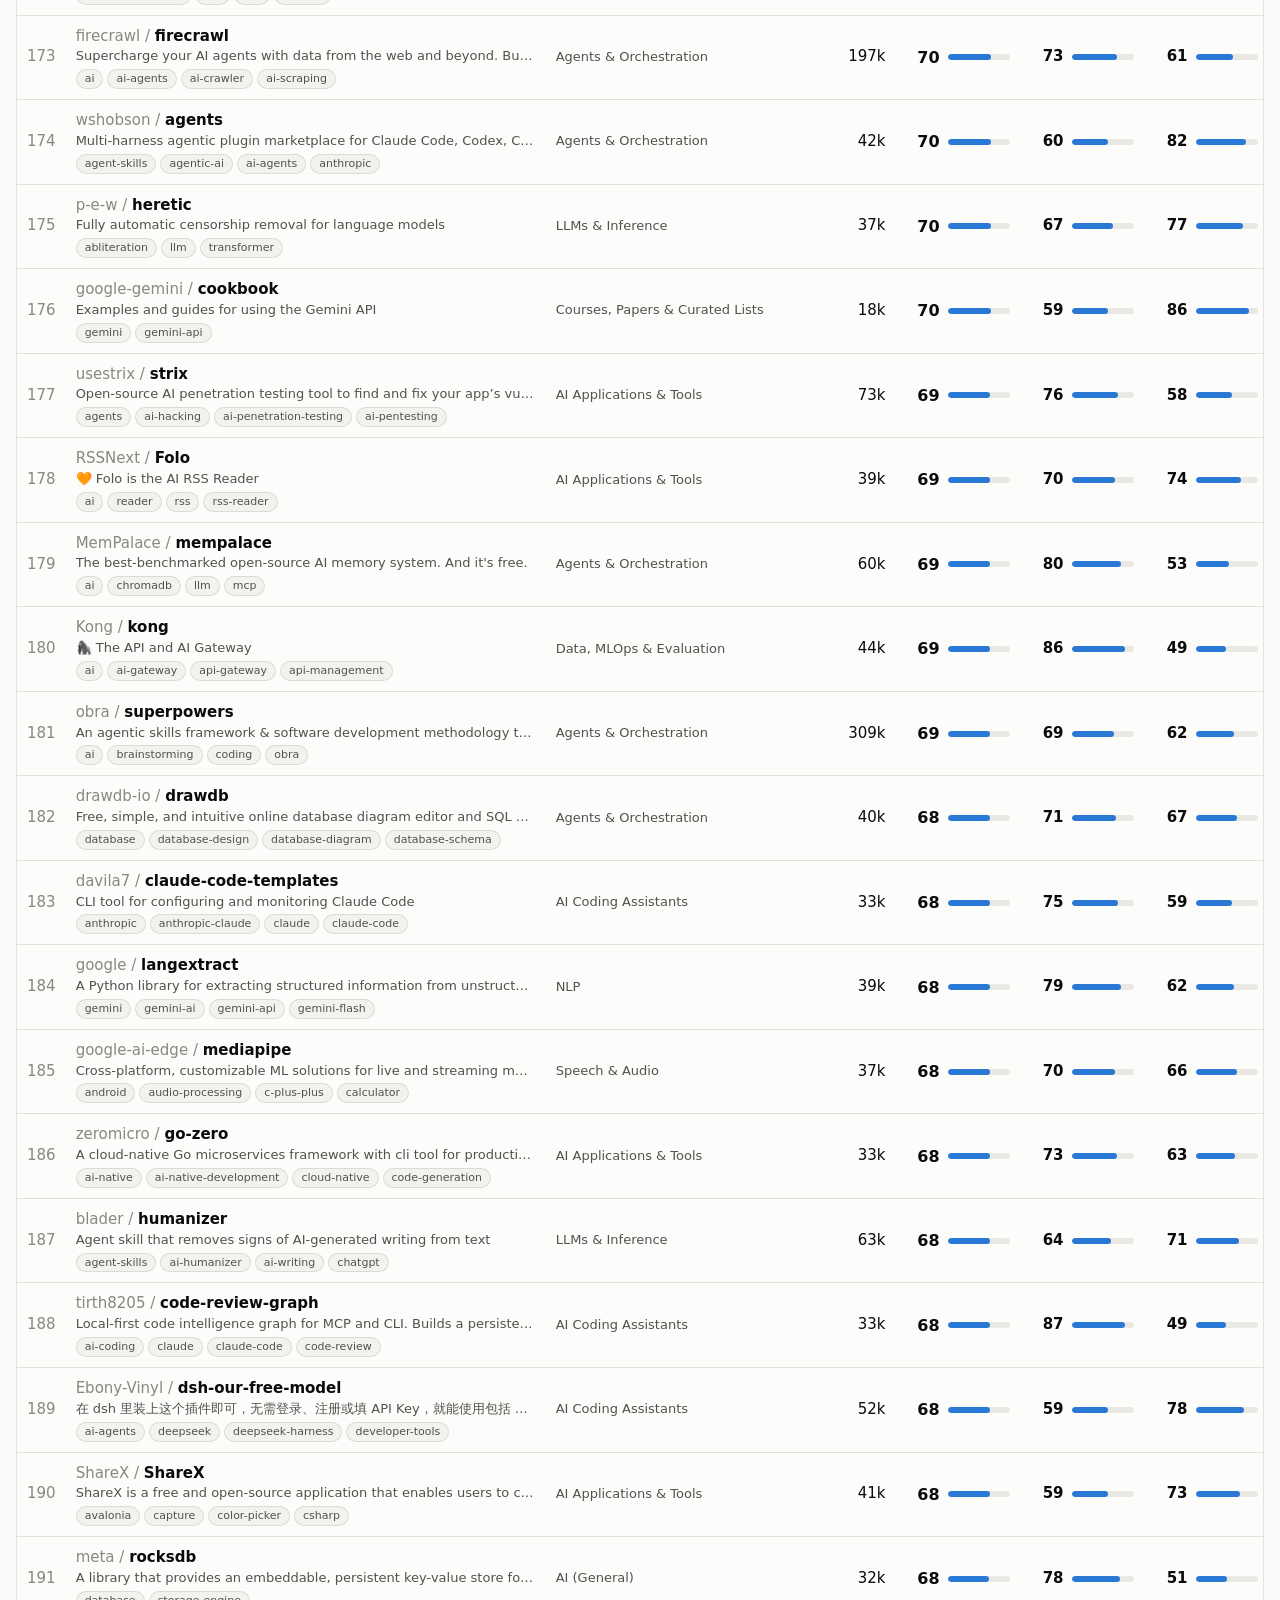
==== commit 64f9d4d9: "Scale to 1,000 projects: weekly catalog, incremental collection, paged site Collecting 1,000 reposit" ====
--- a/site/index.html
+++ b/site/index.html
@@ -67,6 +67,7 @@
         <tbody id="rows"></tbody>
       </table>
       <div id="empty" class="empty" hidden>No projects match.</div>
+      <div class="more-wrap"><button class="icon-btn" id="more" type="button" hidden>Show more</button></div>
     </section>
 
     <p class="foot" id="foot"></p>
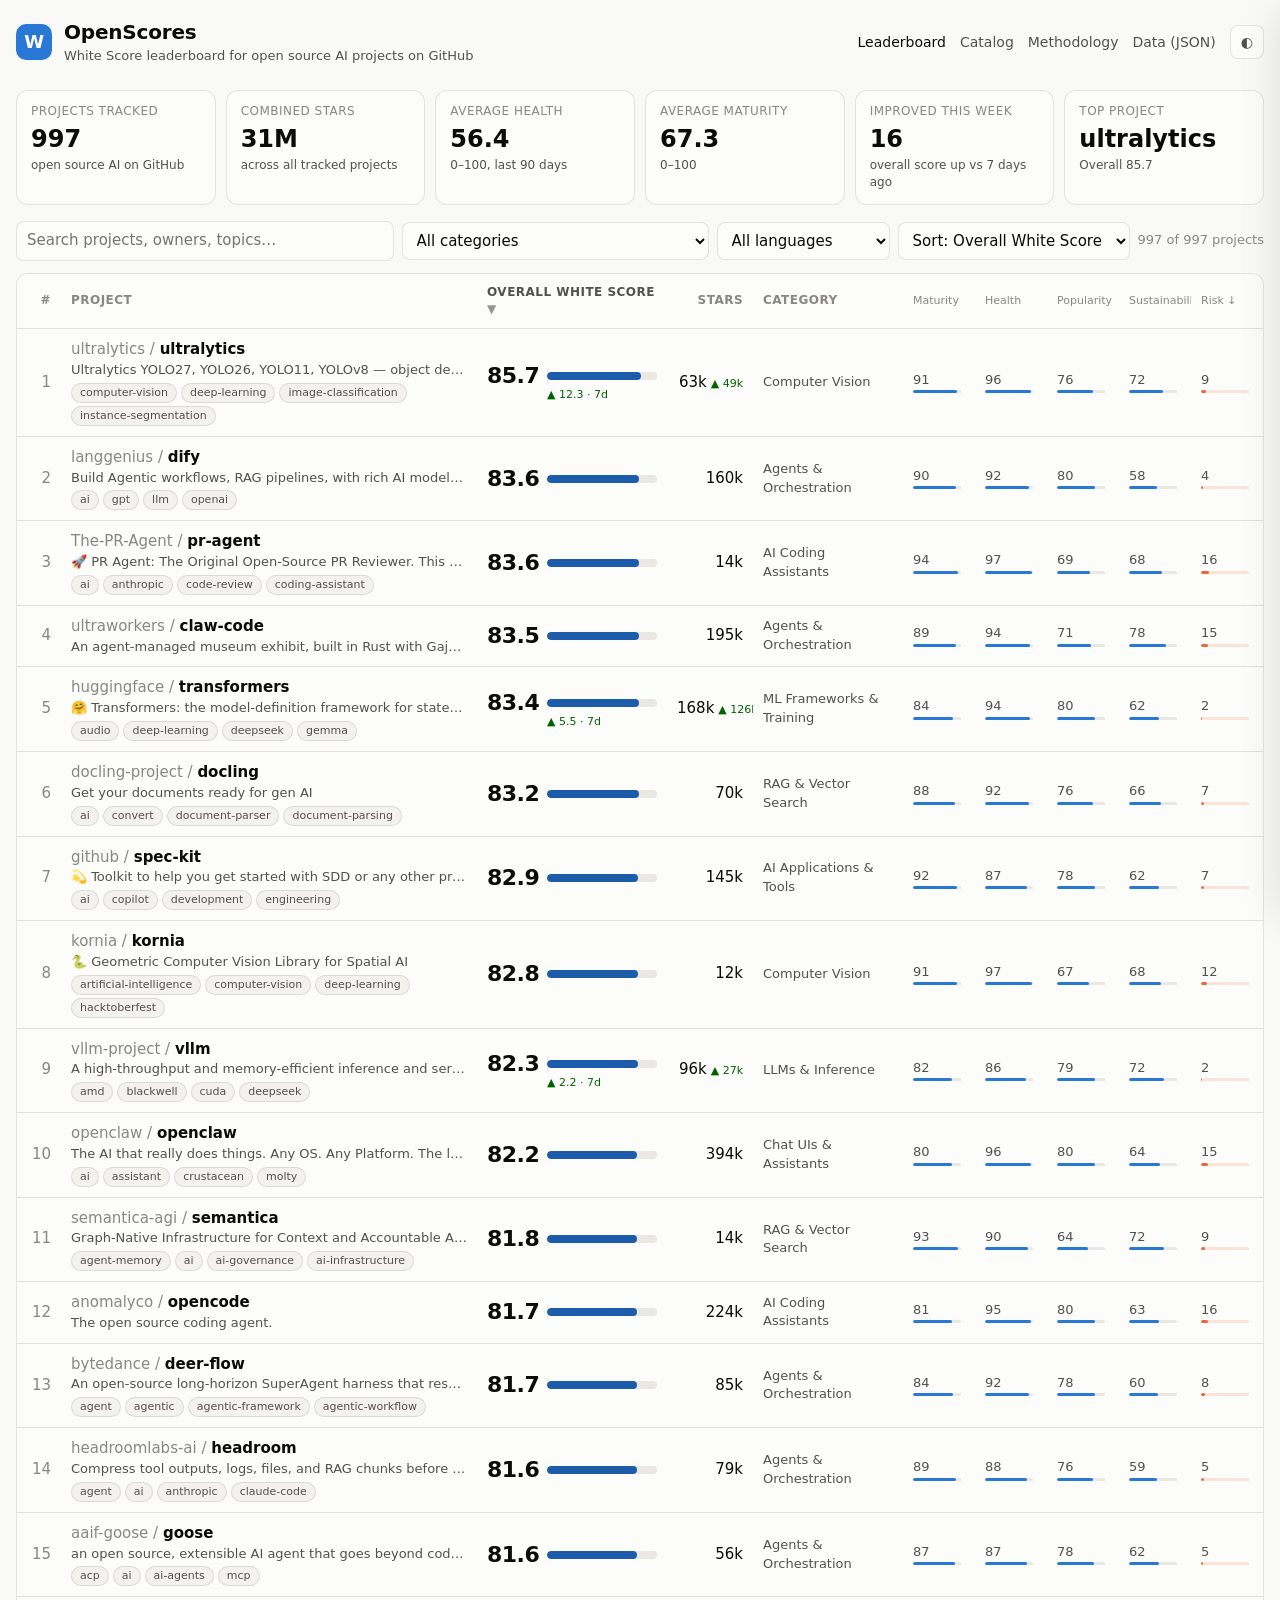
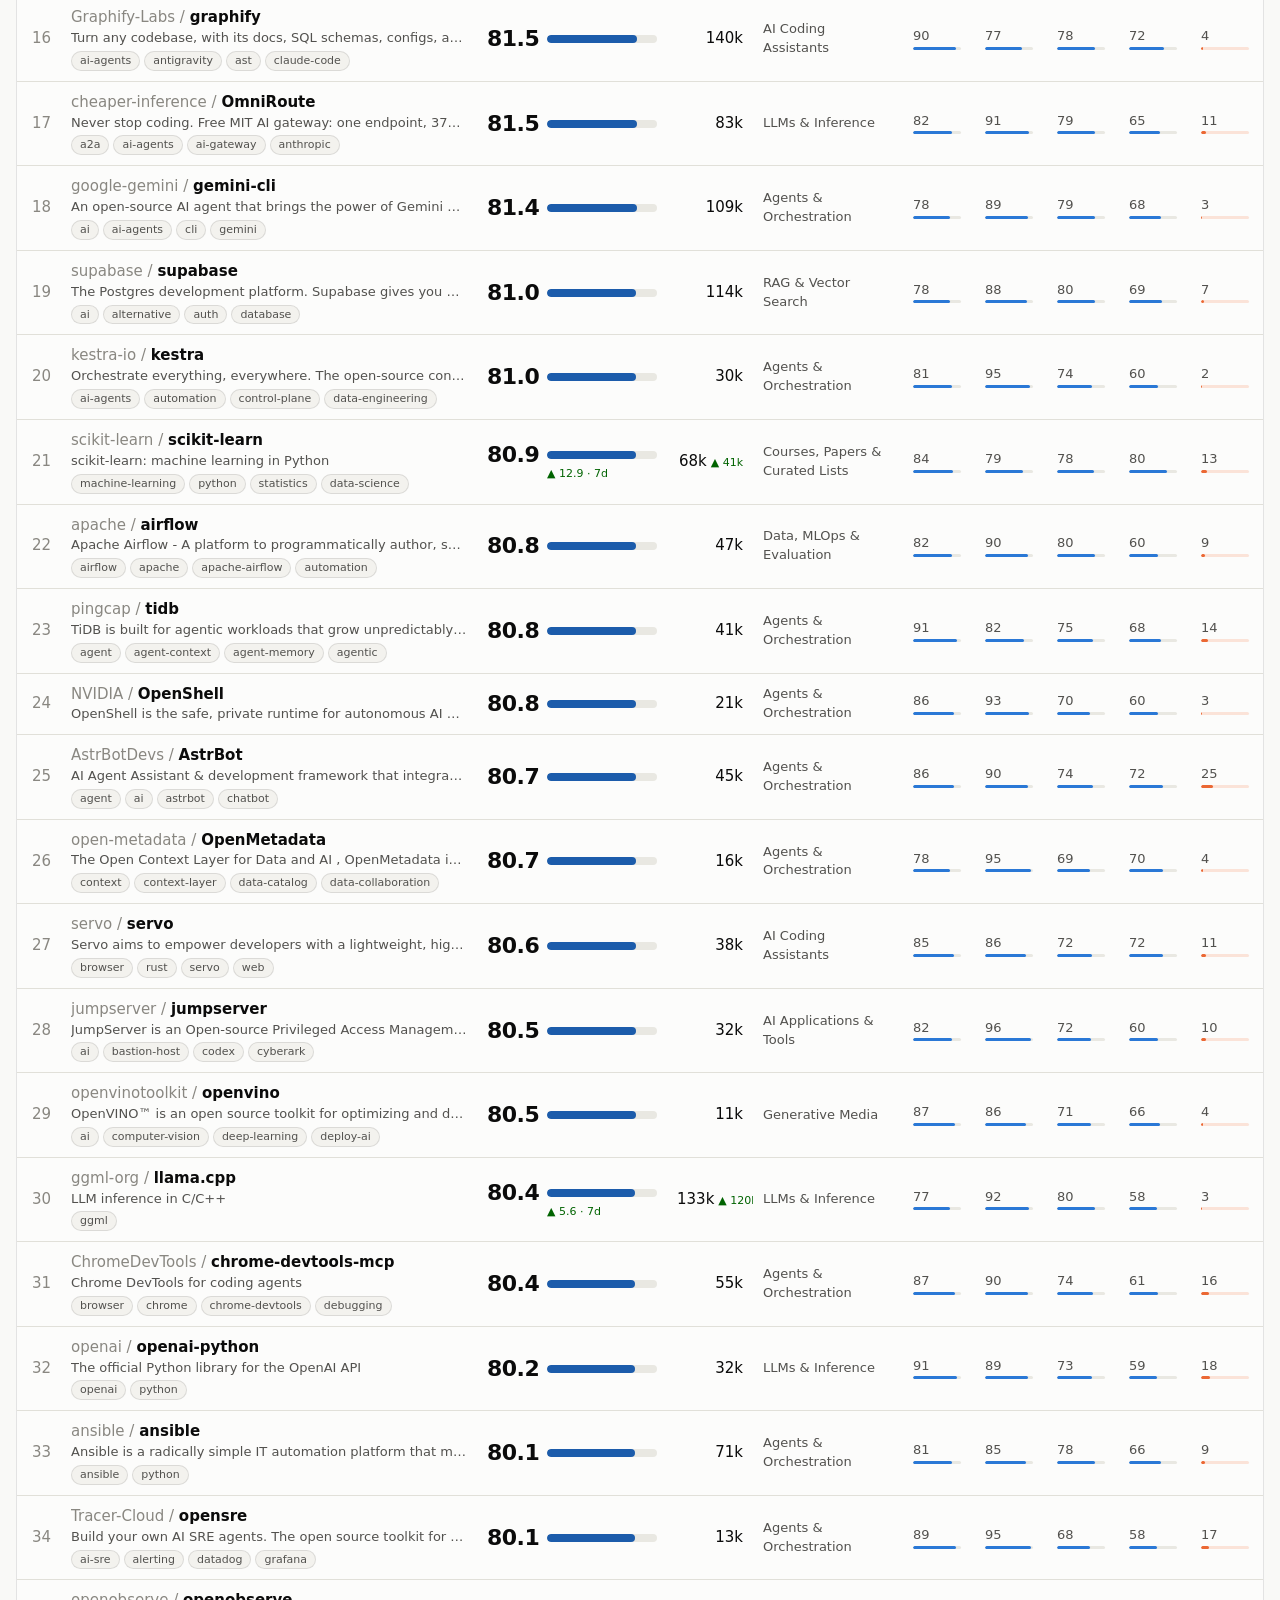
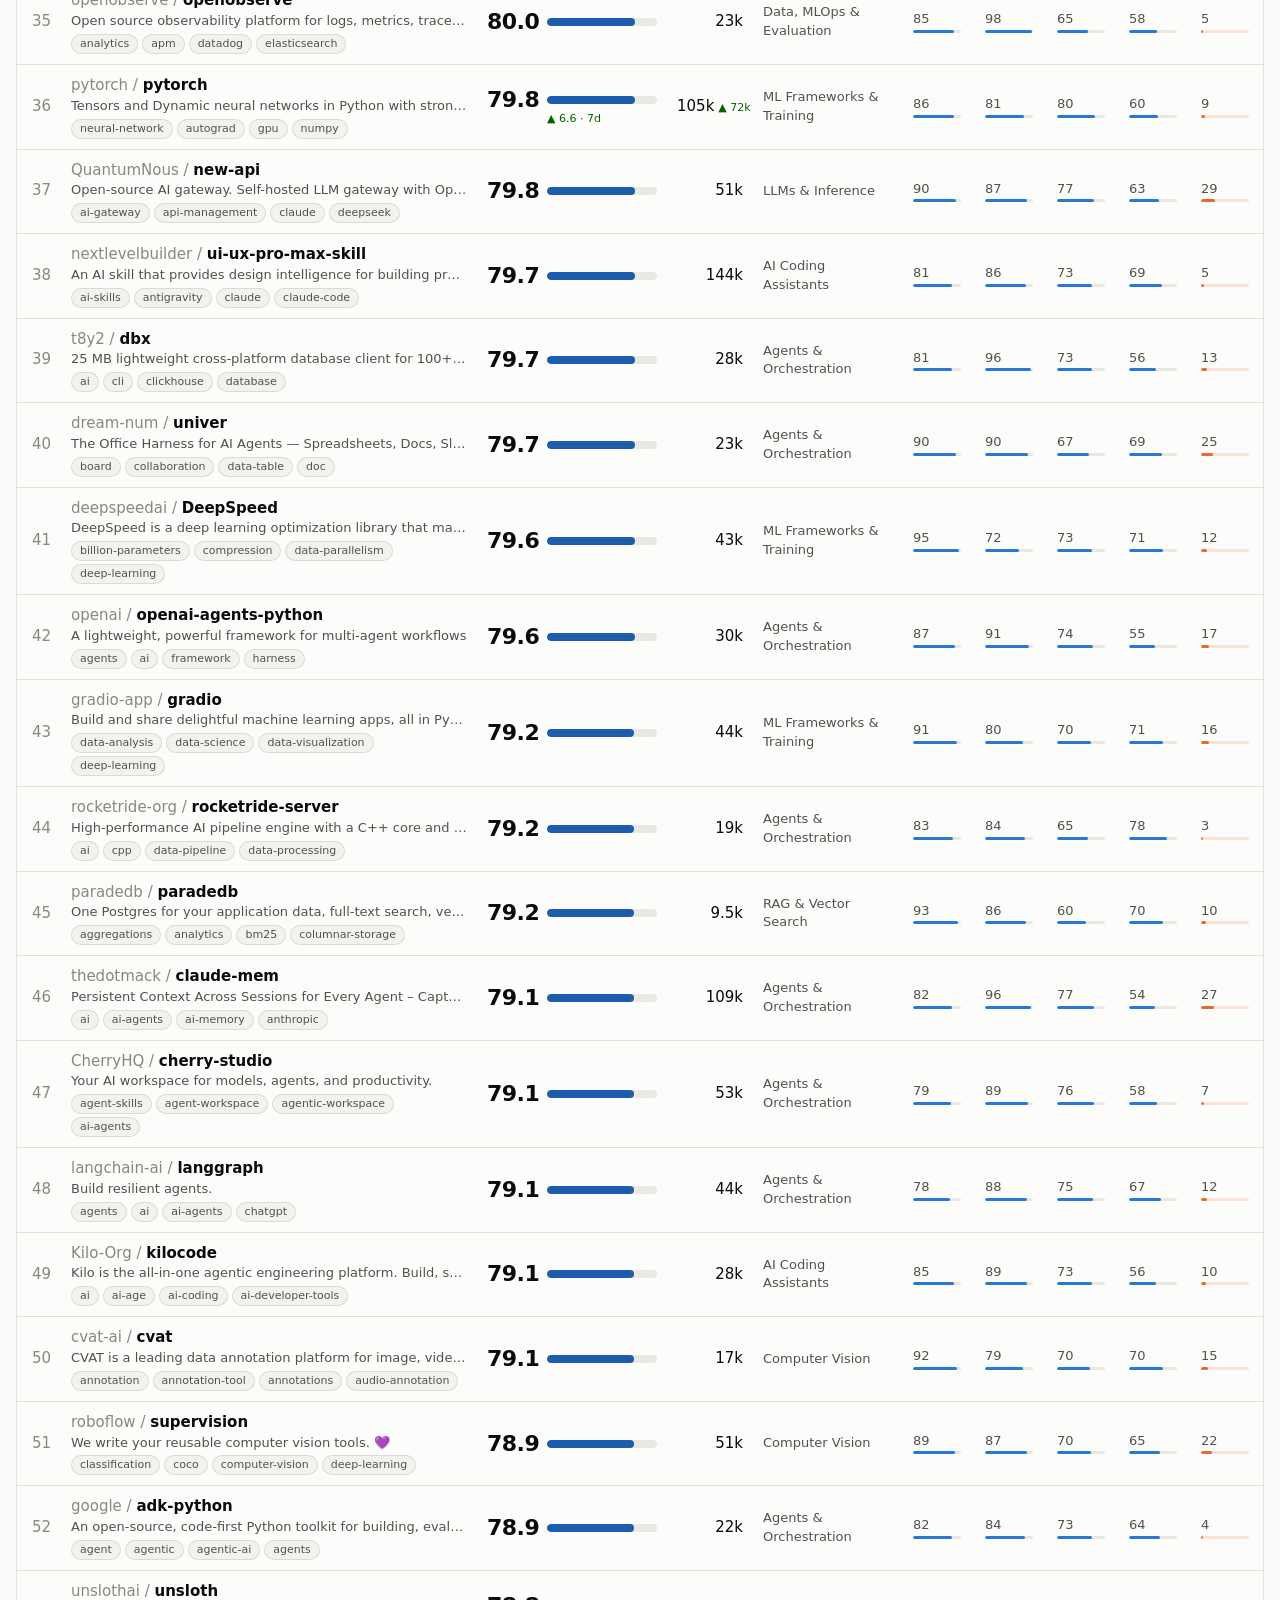
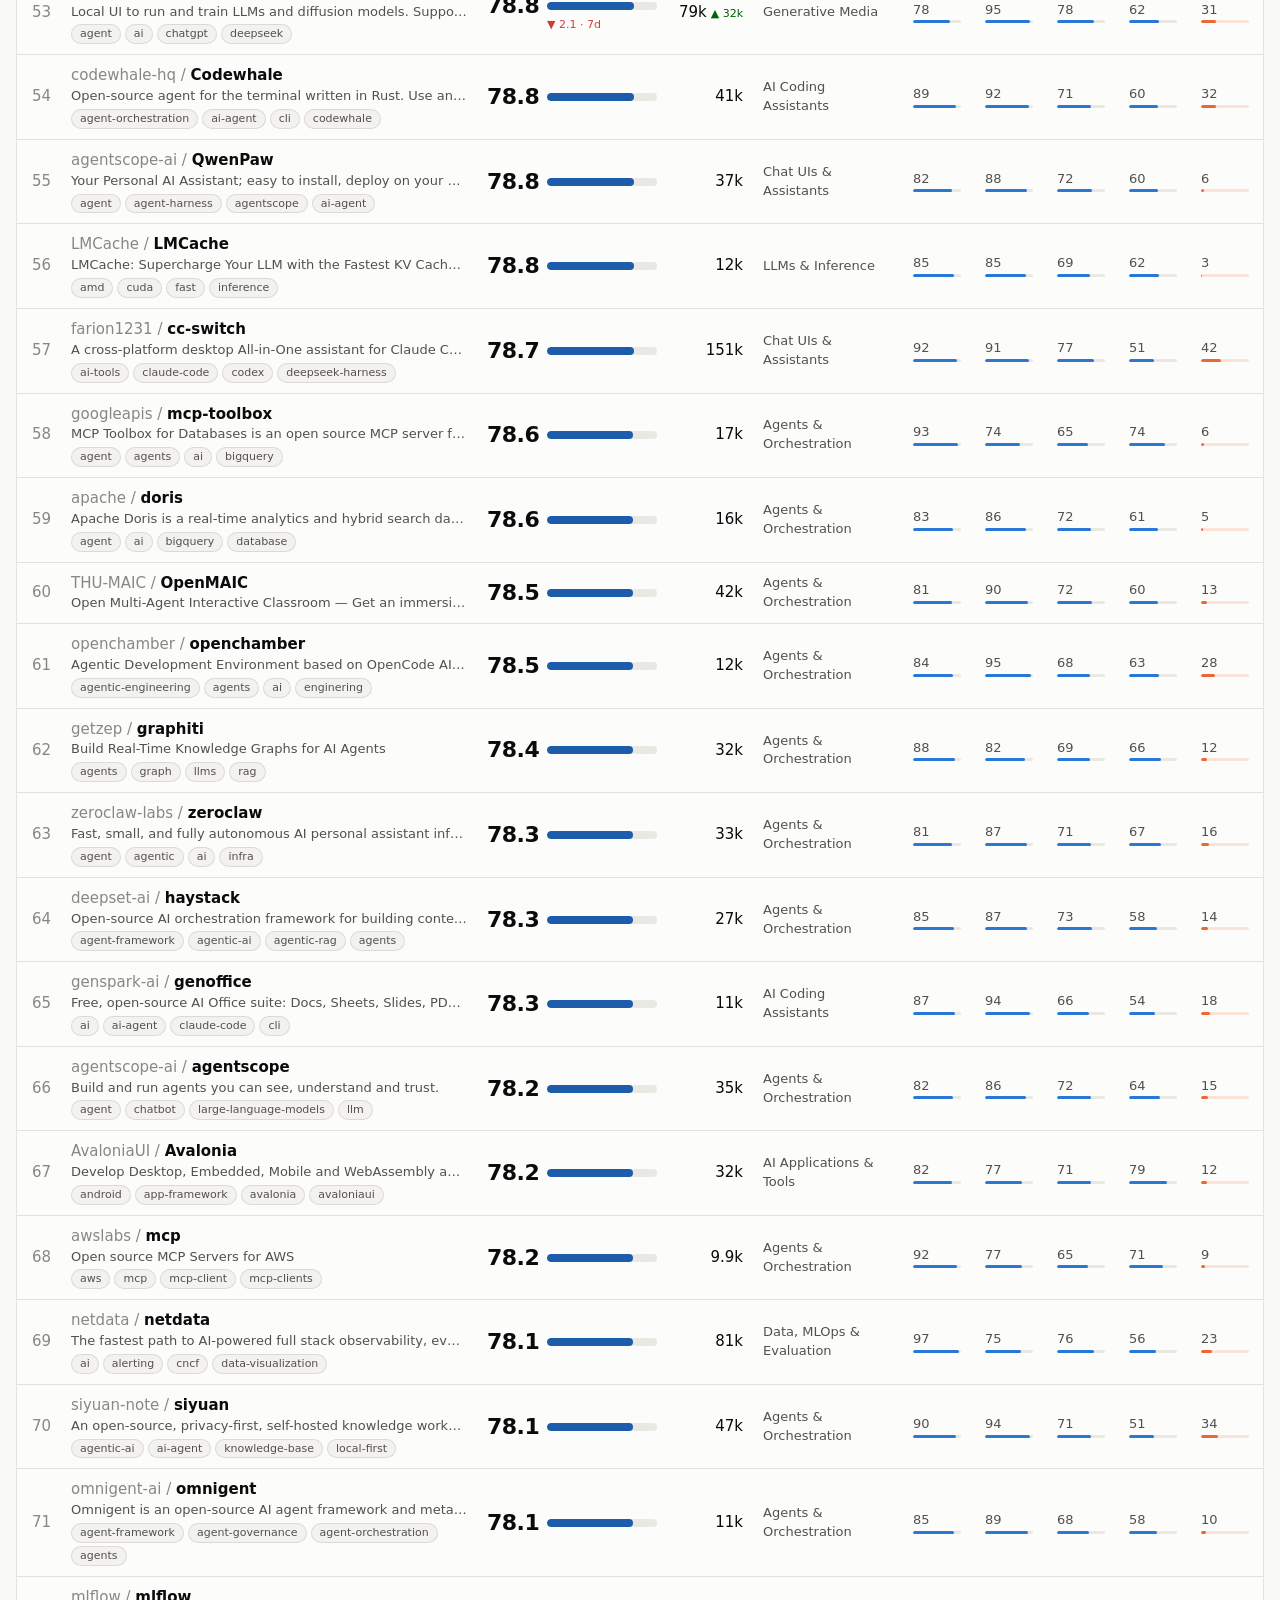
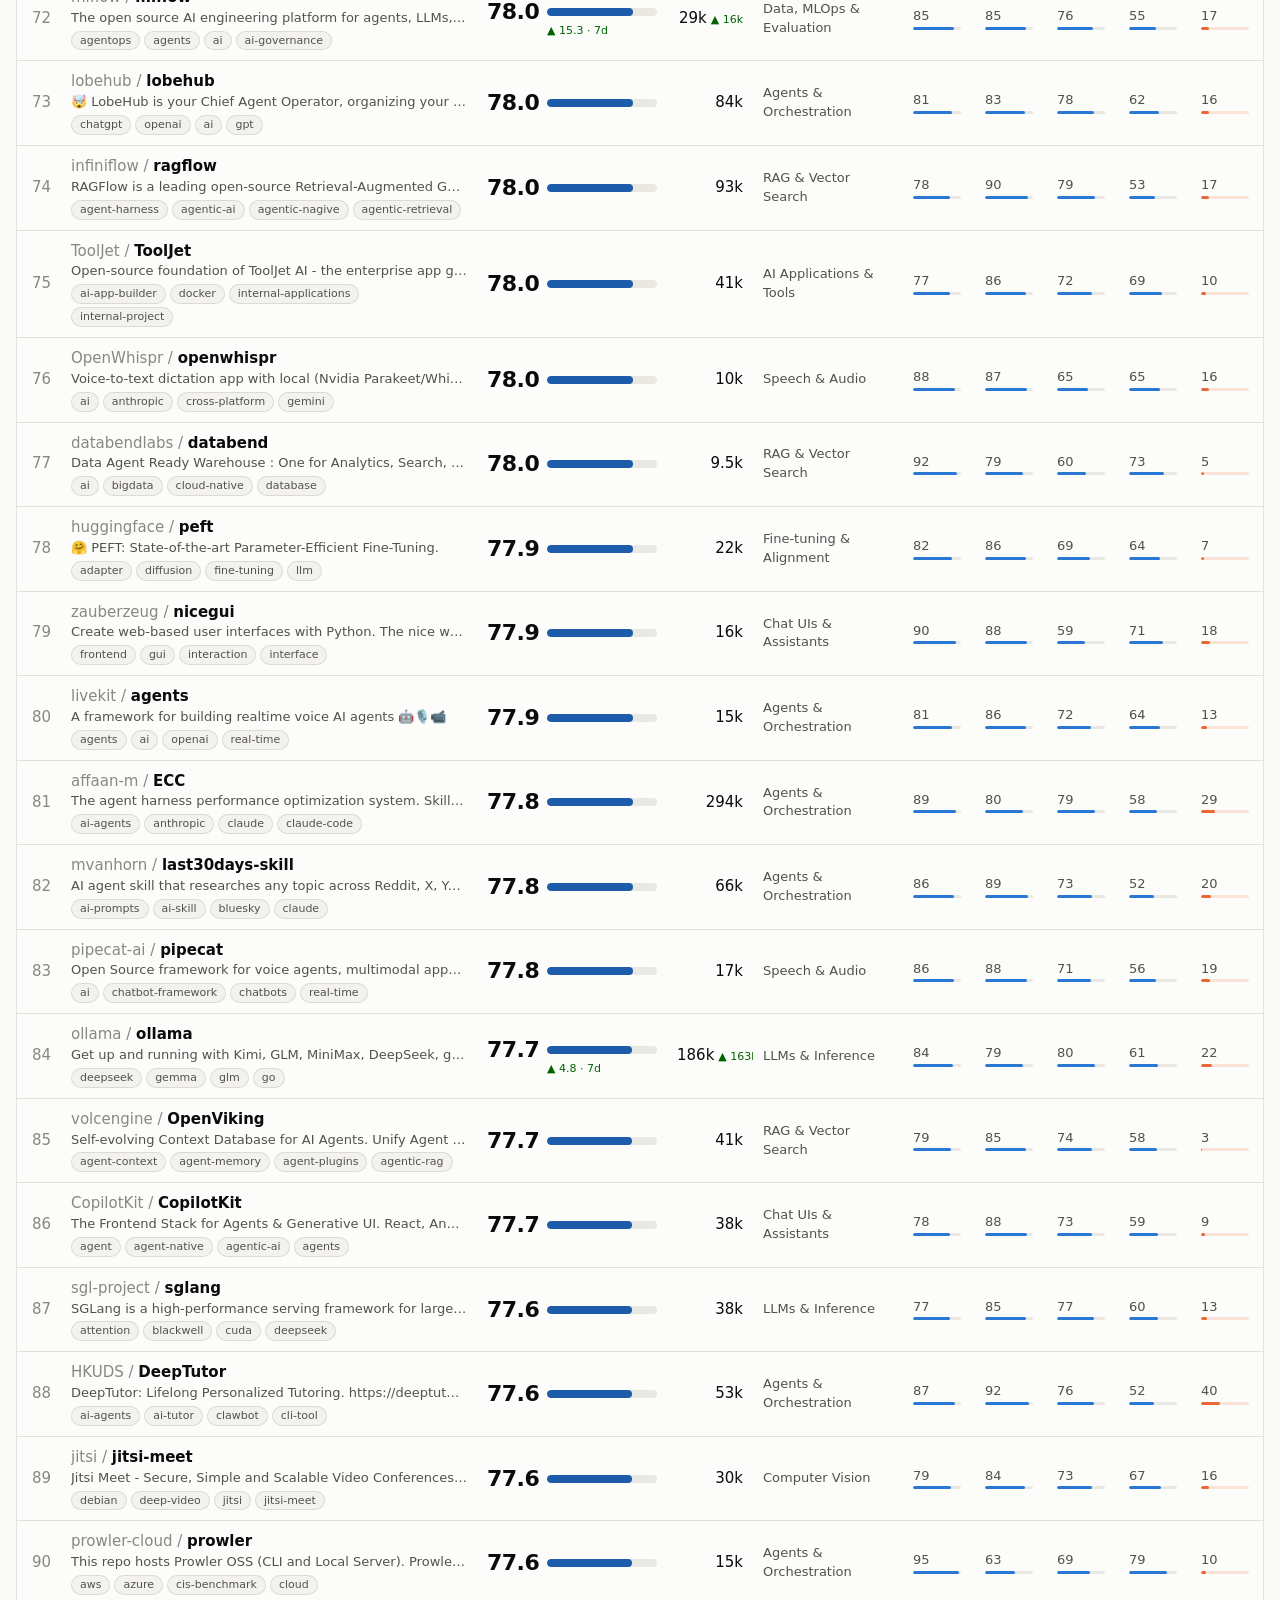
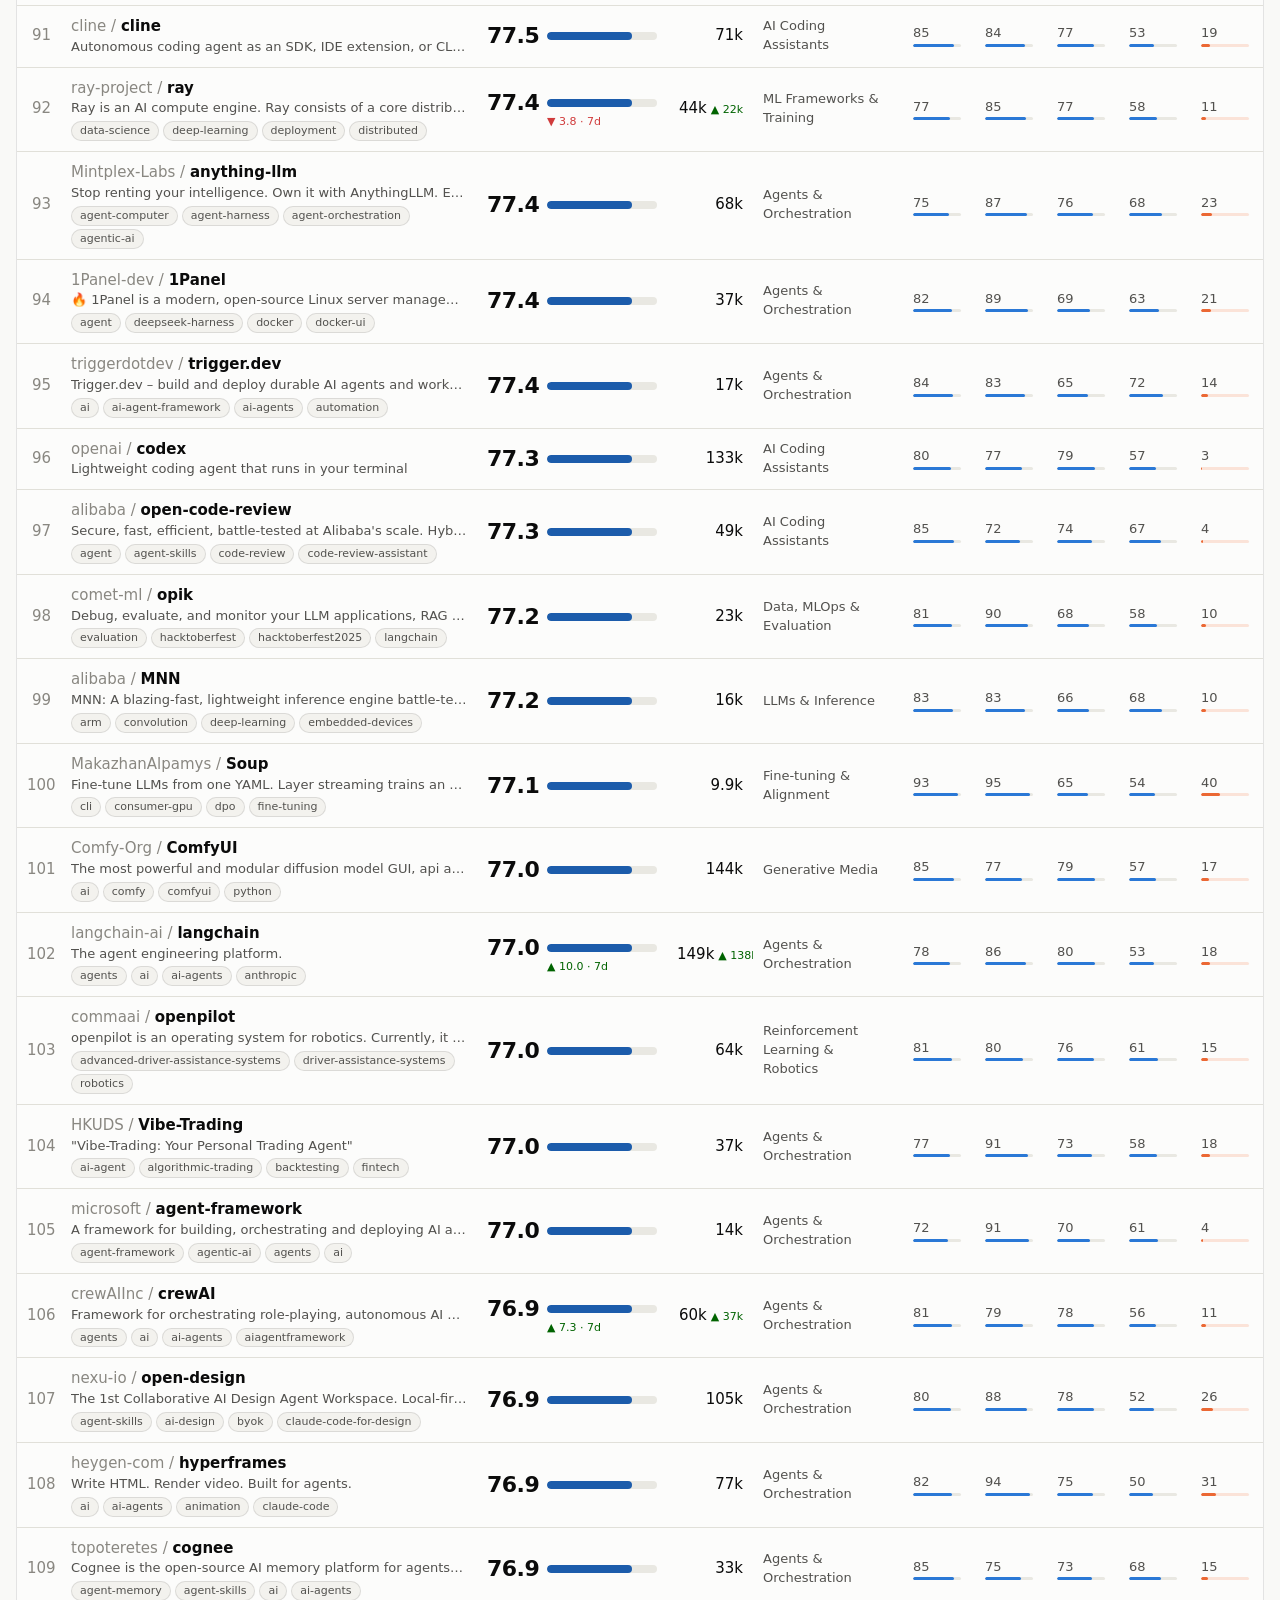
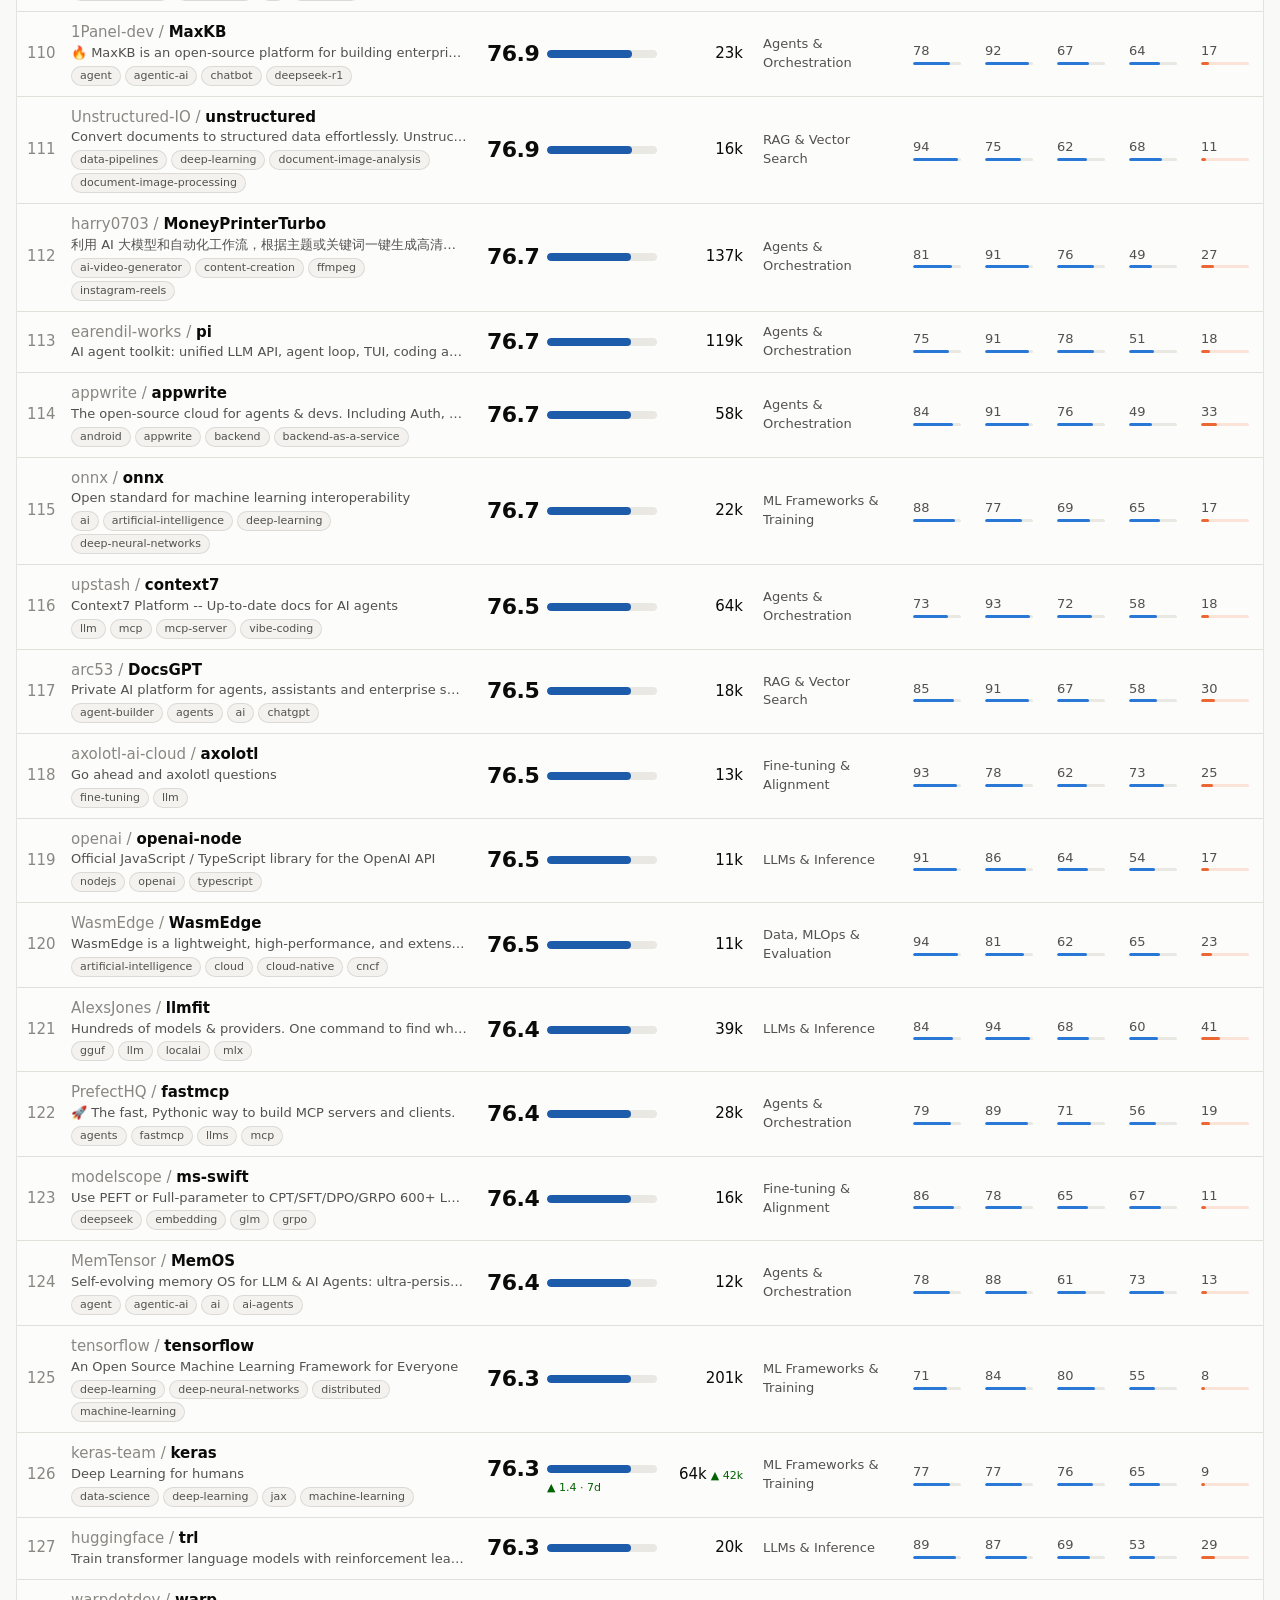
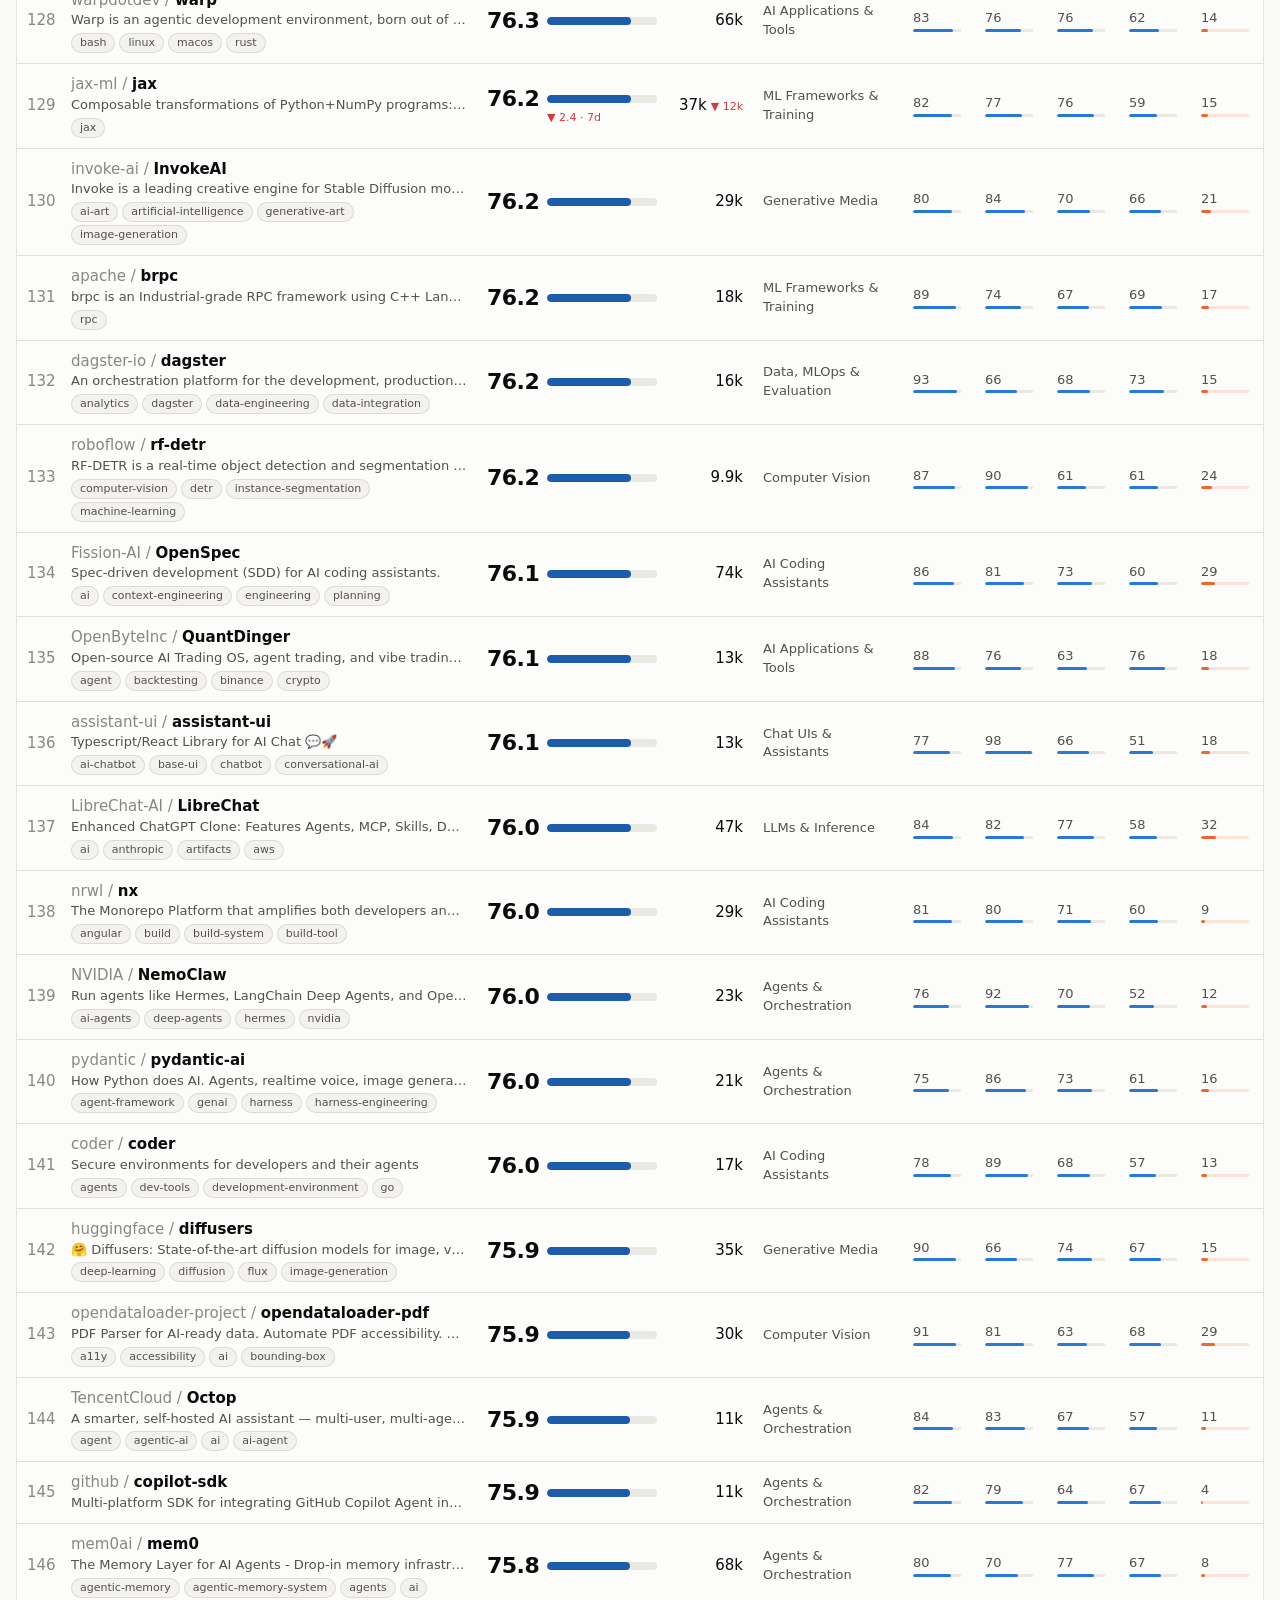
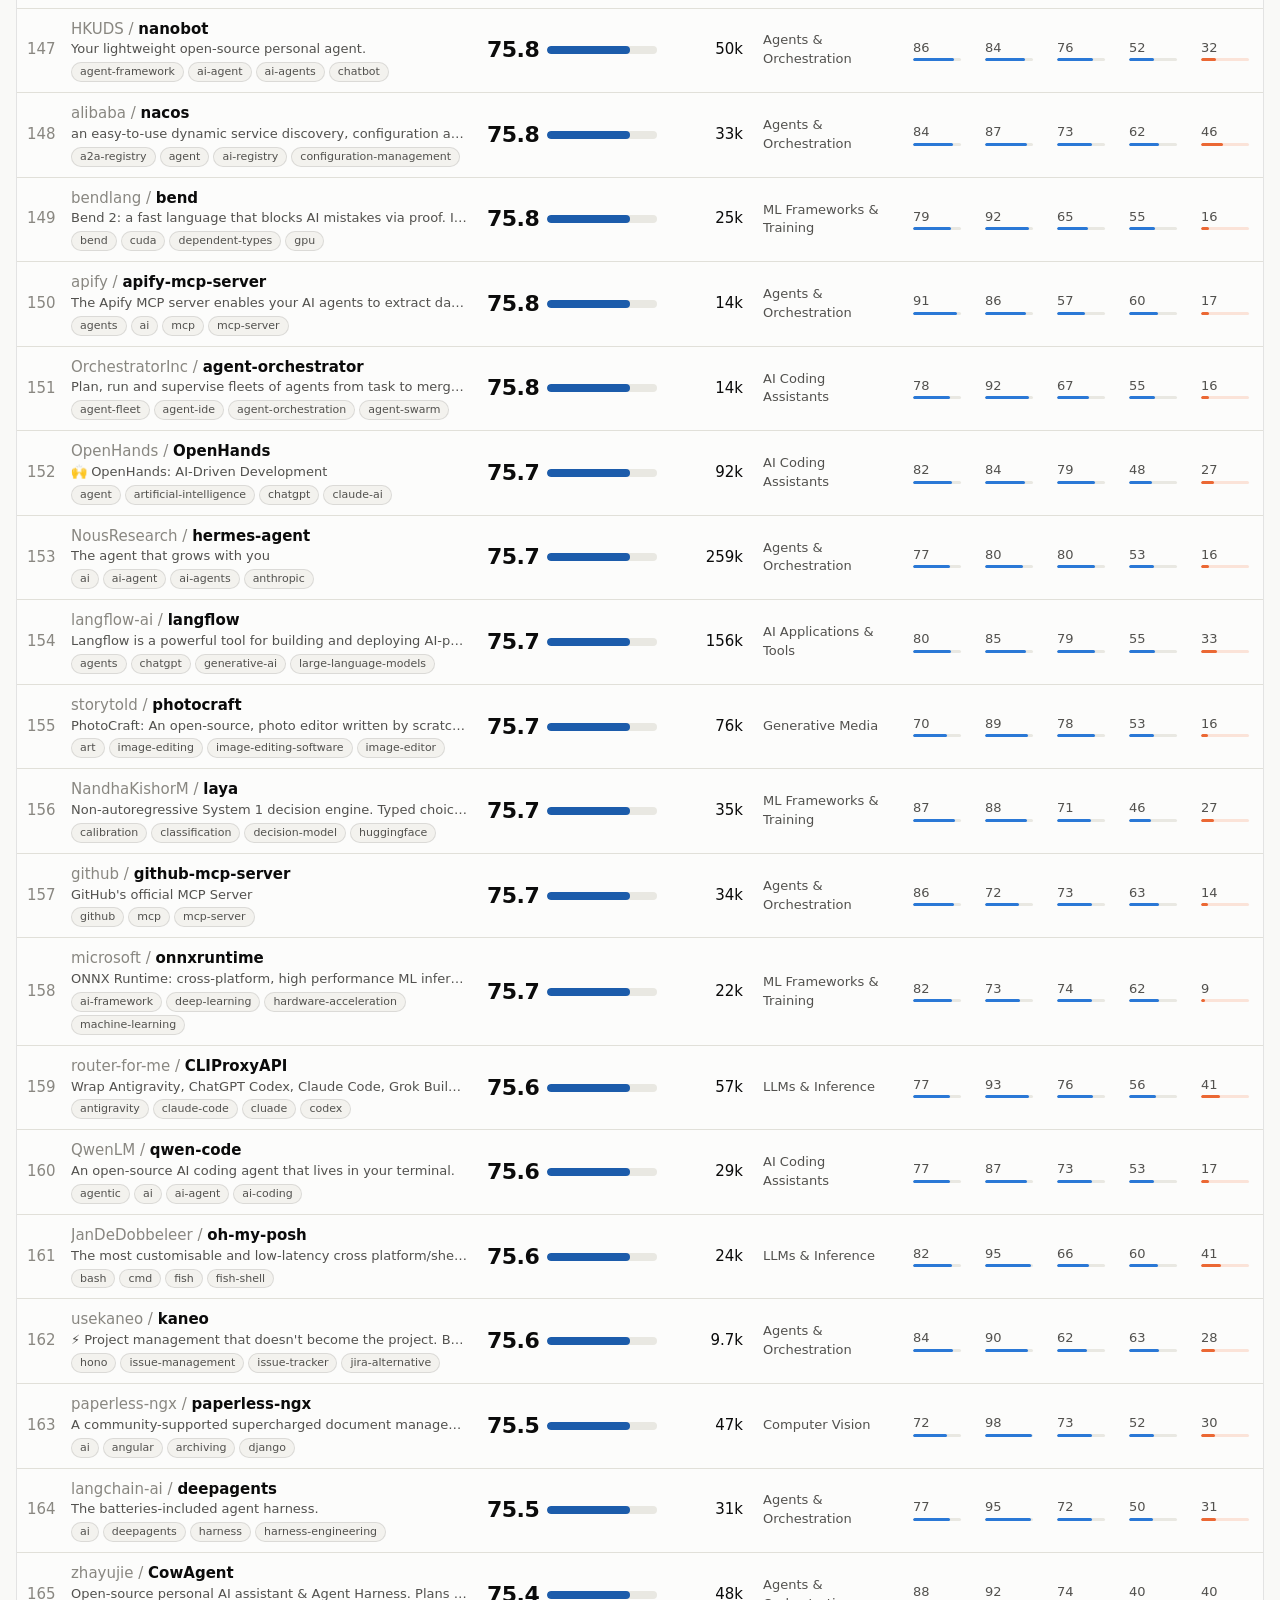
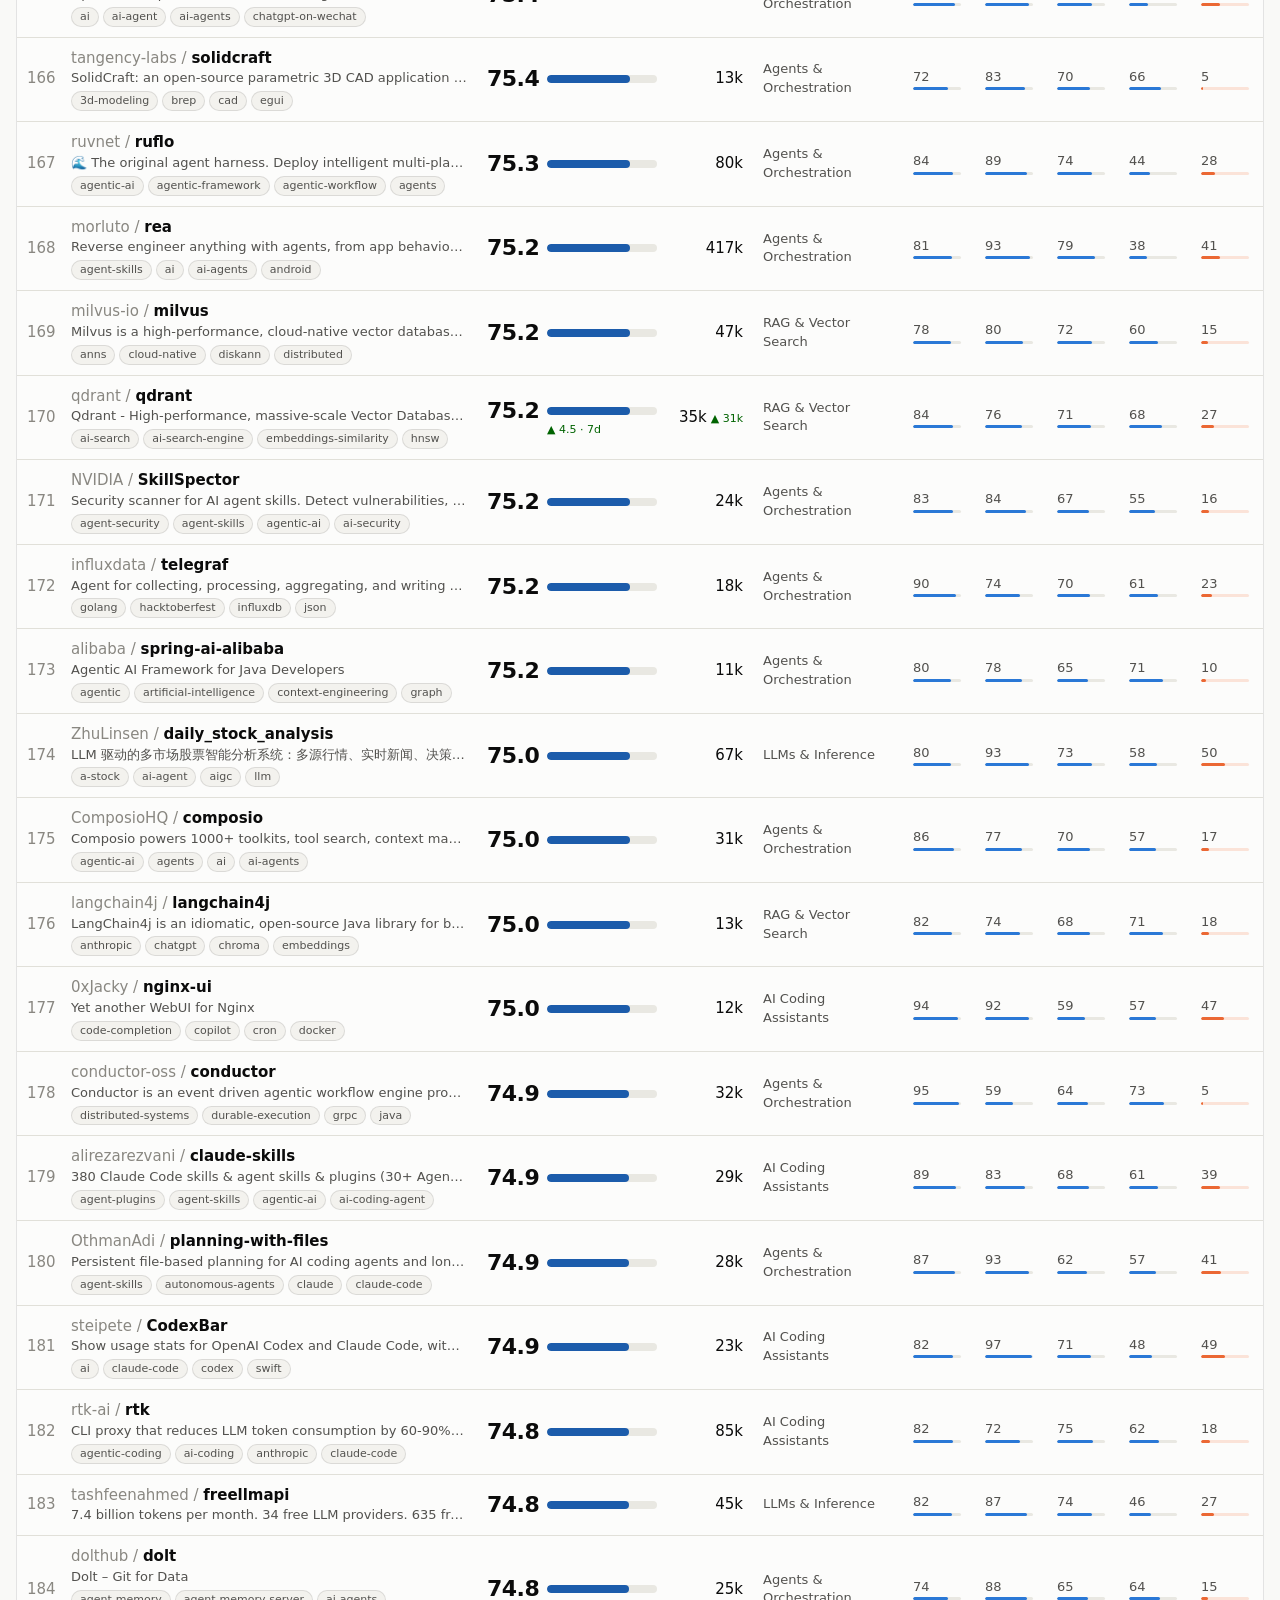
==== commit 94355990: "Prominent overall score, fallback token for restricted organizations, six-hourly refresh Leaderboard" ====
--- a/site/index.html
+++ b/site/index.html
@@ -40,8 +40,8 @@
         <option value="maturity">Sort: Maturity</option>
         <option value="health">Sort: Health</option>
         <option value="popularity">Sort: Popularity</option>
+        <option value="sustainability">Sort: Sustainability</option>
         <option value="risk">Sort: Risk (lowest first)</option>
-        <option value="sustainability">Sort: Sustainability</option>
         <option value="stars">Sort: Stars</option>
         <option value="delta">Sort: 7-day movers</option>
       </select>
@@ -50,18 +50,21 @@
 
     <section class="table-wrap">
       <table id="board">
+        <colgroup>
+          <col class="c-rank"><col class="c-proj"><col class="c-main"><col class="c-stars"><col class="c-cat"><col class="c-sub" span="5">
+        </colgroup>
         <thead>
           <tr>
             <th class="num" data-sort="rank">#</th>
             <th data-sort="name">Project</th>
-            <th data-sort="category">Category</th>
+            <th class="main" data-sort="overall" title="0.25 maturity + 0.25 health + 0.25 popularity + 0.15 sustainability + 0.10 (100 − risk)">Overall White Score</th>
             <th class="num" data-sort="stars">Stars</th>
-            <th data-sort="overall" title="Mean of maturity, health and popularity">Overall</th>
-            <th data-sort="maturity">Maturity</th>
-            <th data-sort="health">Health</th>
-            <th data-sort="popularity">Popularity</th>
-            <th data-sort="risk" title="Higher is worse">Risk ↓</th>
-            <th data-sort="sustainability">Sustainability</th>
+            <th class="cat-col" data-sort="category">Category</th>
+            <th class="sub" data-sort="maturity">Maturity</th>
+            <th class="sub" data-sort="health">Health</th>
+            <th class="sub" data-sort="popularity">Popularity</th>
+            <th class="sub" data-sort="sustainability">Sustainability</th>
+            <th class="sub" data-sort="risk" title="Higher is worse">Risk ↓</th>
           </tr>
         </thead>
         <tbody id="rows"></tbody>
--- a/site/styles.css
+++ b/site/styles.css
@@ -94,7 +94,16 @@
 
 /* table */
 .table-wrap { background: var(--surface); border: 1px solid var(--border); border-radius: var(--radius); overflow: auto; }
-table { width: 100%; border-collapse: collapse; min-width: 980px; }
+table { width: 100%; border-collapse: collapse; table-layout: fixed; }
+/* fixed column widths: the project column takes whatever is left, so the
+   board never grows wider than the page. Columns that narrow screens hide
+   are all trailing ones, which keeps the fixed layout's cell-to-column
+   mapping intact. */
+col.c-rank { width: 44px; }
+col.c-main { width: 190px; }
+col.c-cat { width: 150px; }
+col.c-stars { width: 86px; }
+col.c-sub { width: 72px; }
 thead th {
   position: sticky; top: 0; background: var(--surface); z-index: 1; text-align: left; font-size: 12px;
   color: var(--muted); font-weight: 600; text-transform: uppercase; letter-spacing: 0.04em;
@@ -103,7 +112,7 @@
 thead th.num { text-align: right; }
 thead th[aria-sort="descending"], thead th[aria-sort="ascending"] { color: var(--ink); }
 thead th .arrow { display: inline-block; width: 1em; opacity: 0.6; }
-tbody td { padding: 10px 10px; border-bottom: 1px solid var(--grid); vertical-align: middle; }
+tbody td { padding: 10px 10px; border-bottom: 1px solid var(--grid); vertical-align: middle; overflow: hidden; }
 tbody tr { cursor: pointer; }
 tbody tr:hover { background: var(--surface-2); }
 tbody tr:focus-visible { outline: 2px solid var(--accent); outline-offset: -2px; }
@@ -112,11 +121,14 @@
 td.num { text-align: right; font-variant-numeric: tabular-nums; white-space: nowrap; }
 .proj .name { font-weight: 600; }
 .proj .owner { color: var(--muted); font-weight: 400; }
-.proj .desc { color: var(--ink-2); font-size: 13px; max-width: 460px; overflow: hidden; text-overflow: ellipsis; white-space: nowrap; }
+.proj .desc { color: var(--ink-2); font-size: 13px; max-width: 100%; overflow: hidden; text-overflow: ellipsis; white-space: nowrap; }
+.proj .name { overflow: hidden; text-overflow: ellipsis; white-space: nowrap; }
 .chip { display: inline-block; font-size: 11px; color: var(--ink-2); background: var(--surface-2); border: 1px solid var(--border); border-radius: 999px; padding: 1px 8px; margin: 3px 4px 0 0; white-space: nowrap; }
-.cat { font-size: 13px; color: var(--ink-2); white-space: nowrap; }
-
-/* score cell: number + thin meter */
+.cat { font-size: 13px; color: var(--ink-2); }
+
+/* score cells. The overall score is the primary figure: large number, full
+   meter and 7-day delta. The five dimension scores are secondary: a small
+   muted number over a short thin meter, so all of them fit without scrolling. */
 .score { display: grid; grid-template-columns: 34px 1fr; align-items: center; gap: 4px 8px; min-width: 104px; }
 .score .d { grid-column: 2; font-size: 11px; line-height: 1; margin-top: -2px; }
 .score .v { font-variant-numeric: tabular-nums; text-align: right; font-weight: 600; }
@@ -124,7 +136,16 @@
 .meter > i { display: block; height: 100%; border-radius: 4px; background: var(--seq-450); }
 .meter.risk > i { background: var(--risk); }
 .meter.risk { background: var(--risk-track); }
-.score.overall .v { font-size: 16px; }
+.score.overall { grid-template-columns: 52px 1fr; min-width: 150px; }
+.score.overall .v { font-size: 22px; font-weight: 700; letter-spacing: -0.5px; line-height: 1; color: var(--ink); }
+.score.overall .meter { height: 8px; }
+.score.overall .meter > i { background: var(--seq-550); }
+thead th.main { color: var(--ink-2); white-space: normal; overflow: hidden; }
+.score.sub { display: block; min-width: 0; width: 58px; }
+.score.sub .v { display: block; text-align: left; font-size: 13px; font-weight: 500; color: var(--ink-2); line-height: 1.2; }
+.score.sub .meter { height: 3px; width: 48px; margin-top: 3px; }
+thead th.sub { text-transform: none; letter-spacing: 0; font-size: 11px; font-weight: 500; padding-left: 10px; white-space: normal; }
+td.sub { padding-left: 10px; padding-right: 6px; }
 .delta { font-size: 11px; font-variant-numeric: tabular-nums; margin-left: 4px; white-space: nowrap; }
 .delta.up { color: var(--good); }
 .delta.down { color: var(--bad); }
@@ -189,8 +210,24 @@
 .prose th, .prose td { text-align: left; padding: 6px 8px; border-bottom: 1px solid var(--grid); vertical-align: top; }
 .prose th { color: var(--muted); font-size: 12px; text-transform: uppercase; letter-spacing: 0.04em; }
 
+/* Narrow screens: keep the board readable without horizontal scrolling. The
+   secondary dimension scores and the category move into the project drawer. */
+@media (max-width: 1100px) {
+  th.sub, td.sub, th.cat-col, td.cat-col { display: none; }
+  col.c-cat, col.c-sub { width: 0; }
+  col.c-main { width: 150px; }
+  .score.overall { min-width: 120px; }
+}
 @media (max-width: 720px) {
   .brand p { display: none; }
+  col.c-main { width: 108px; }
+  col.c-stars { width: 62px; }
+  tbody td, thead th { padding-left: 8px; padding-right: 8px; }
+  .score.overall { grid-template-columns: 44px 1fr; min-width: 0; }
+  .score.overall .v { font-size: 19px; }
+  .score.overall .d { display: none; }
+  .proj .chip { display: none; }
+  td.num .delta { display: block; margin-left: 0; }
   .row { grid-template-columns: 1fr 44px 52px; }
   .row .meter { grid-column: 1 / -1; }
   .drawer { padding: 14px 16px 40px; }
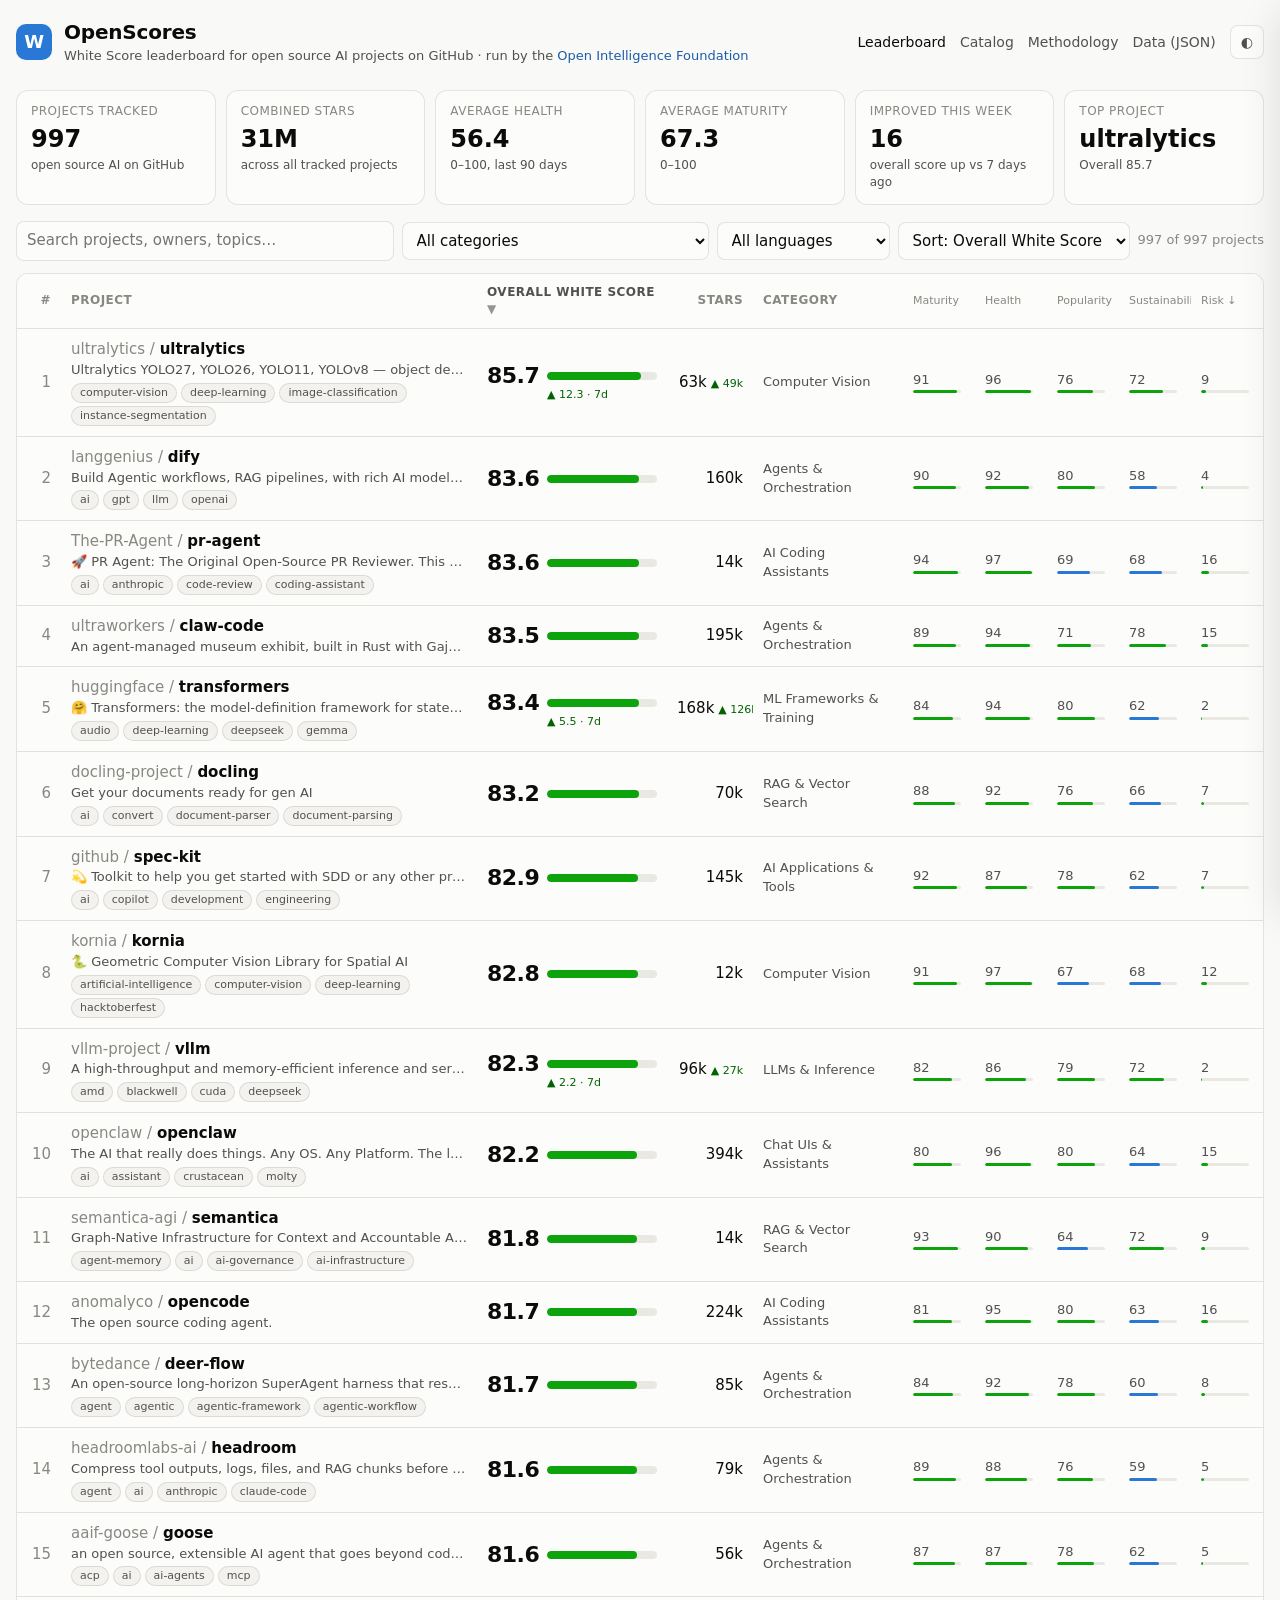
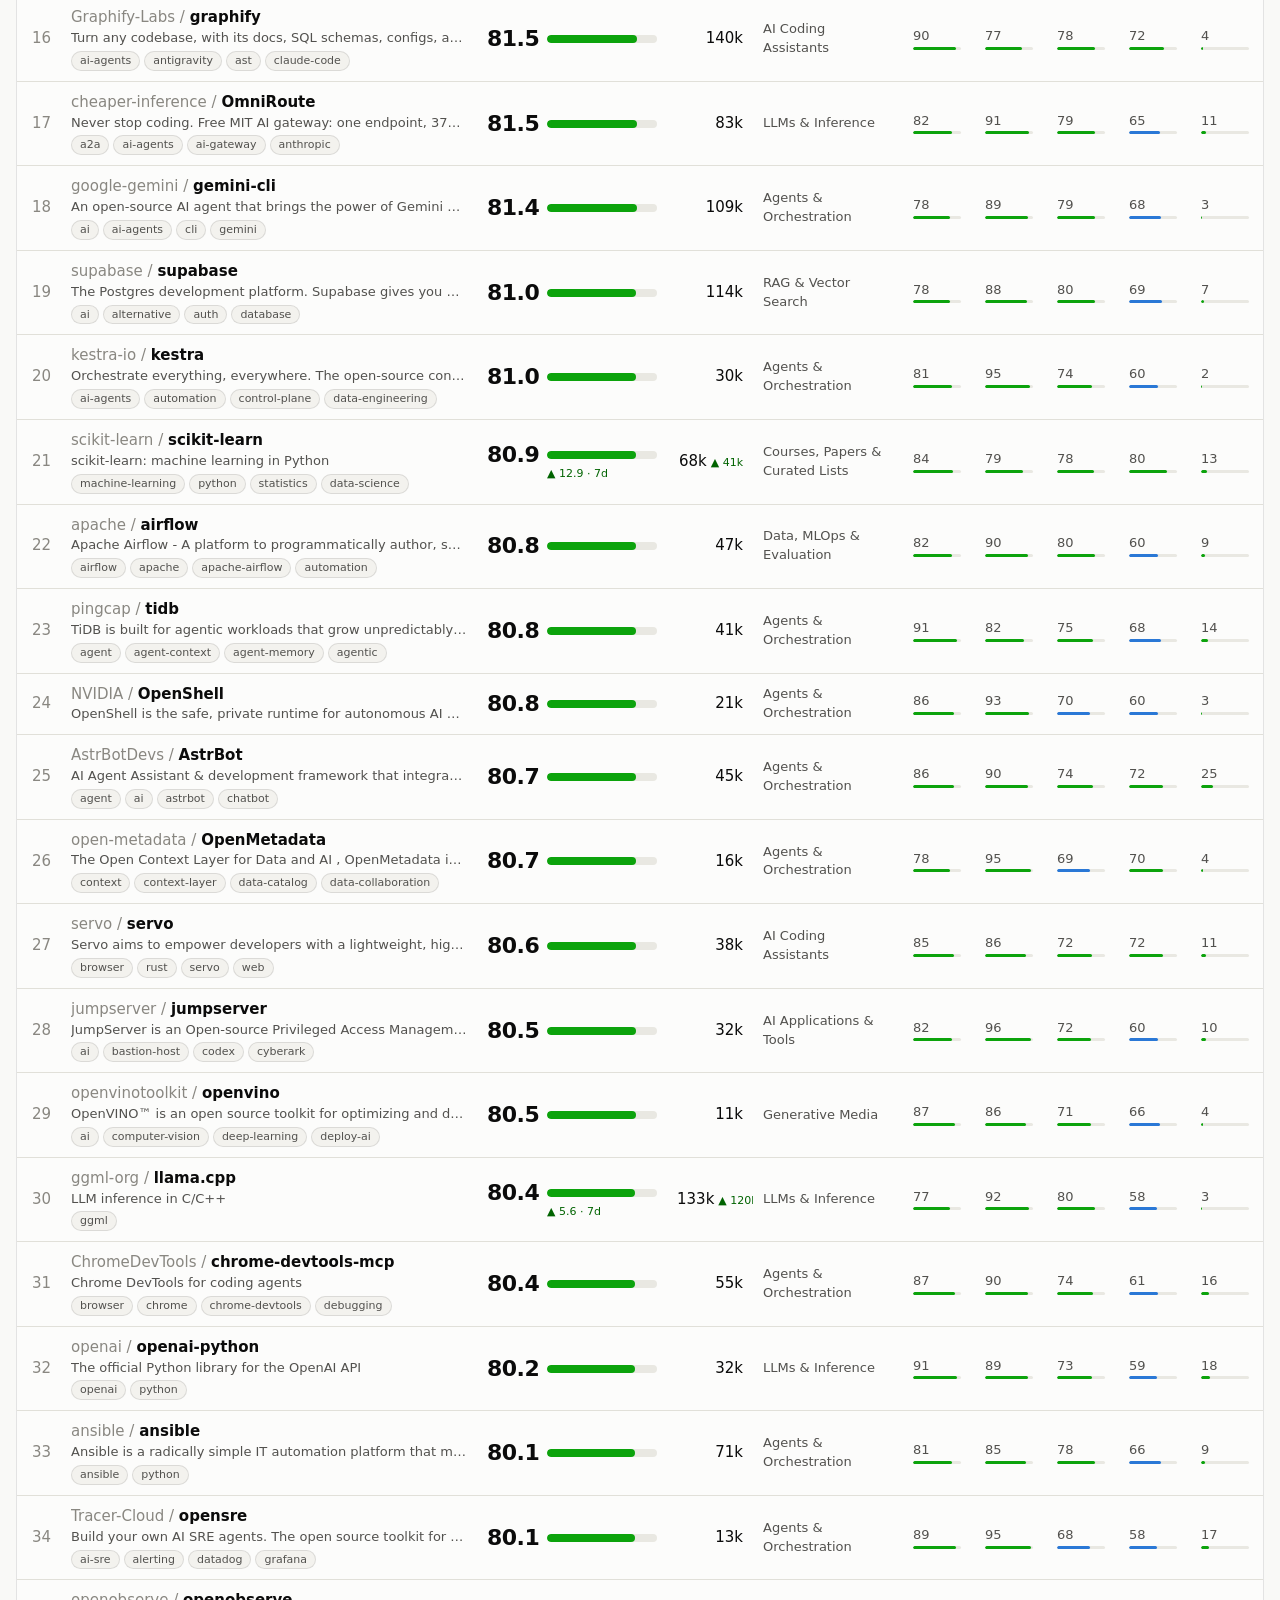
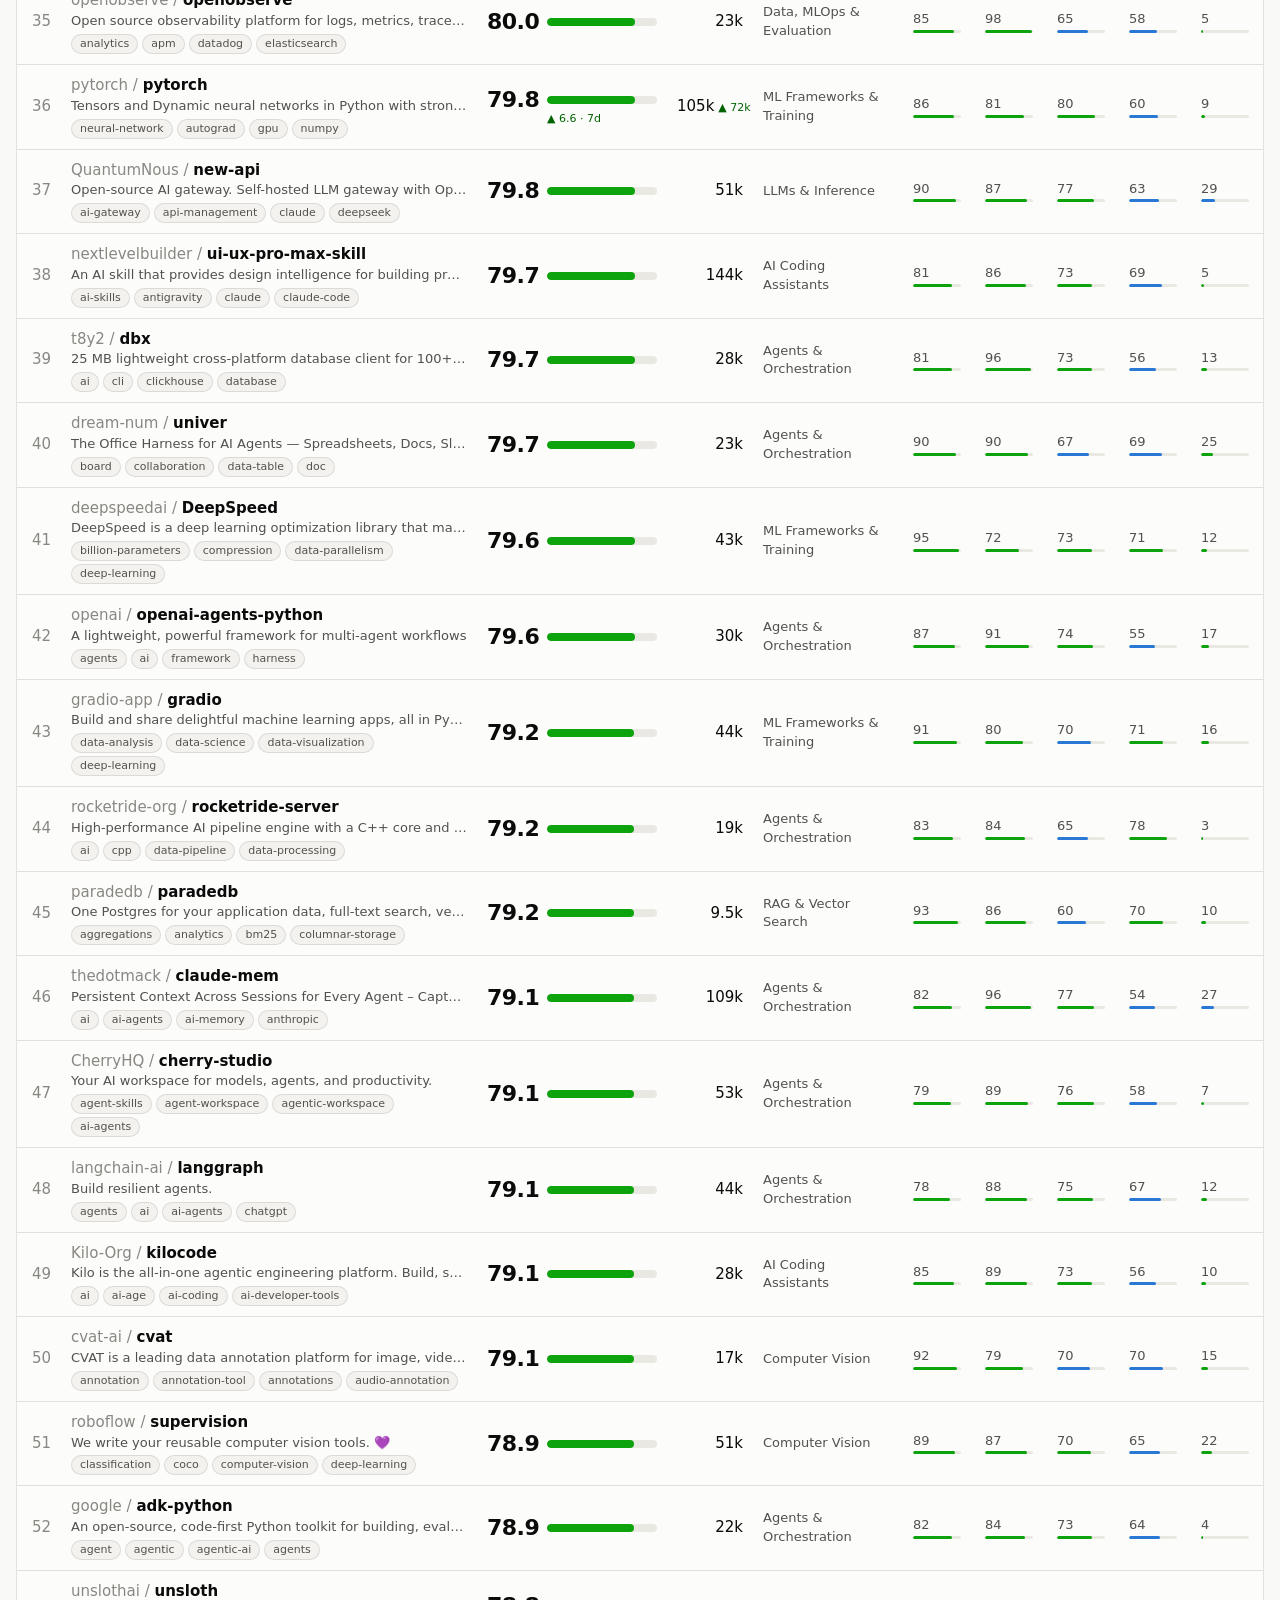
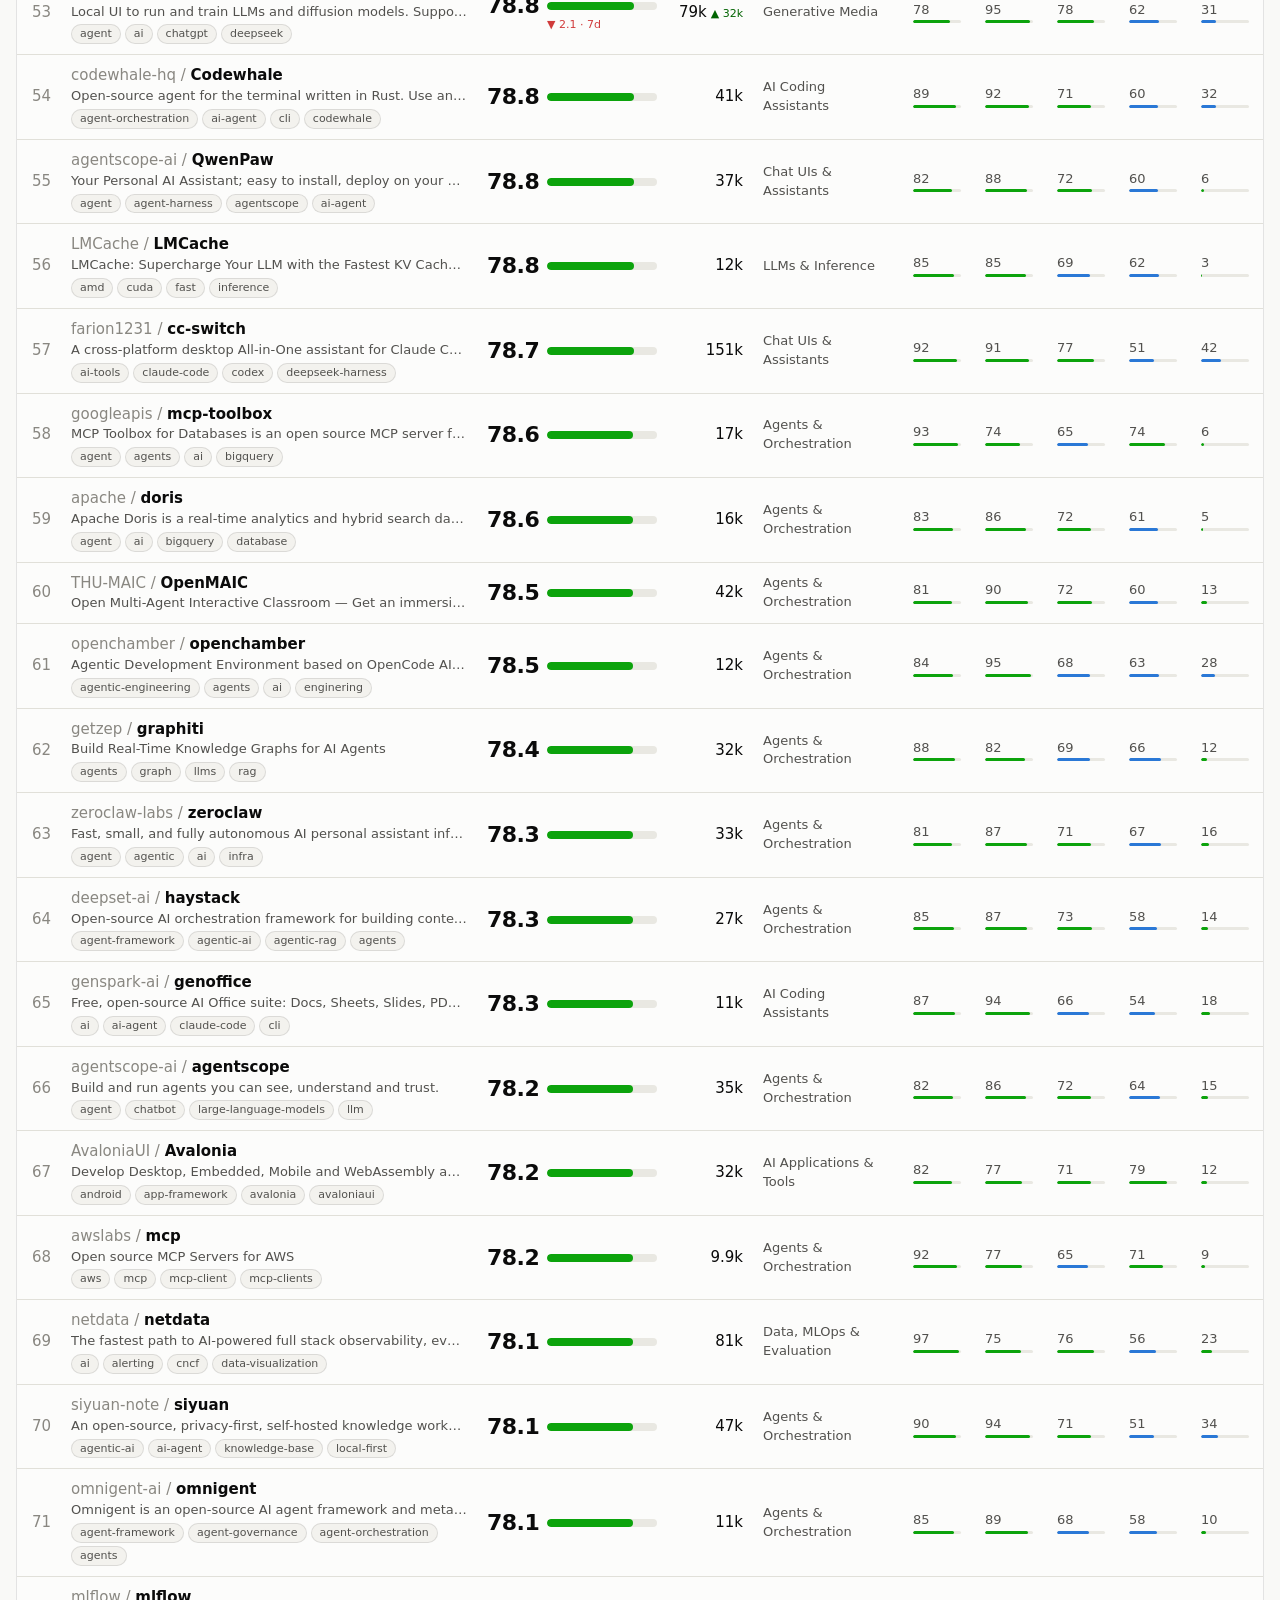
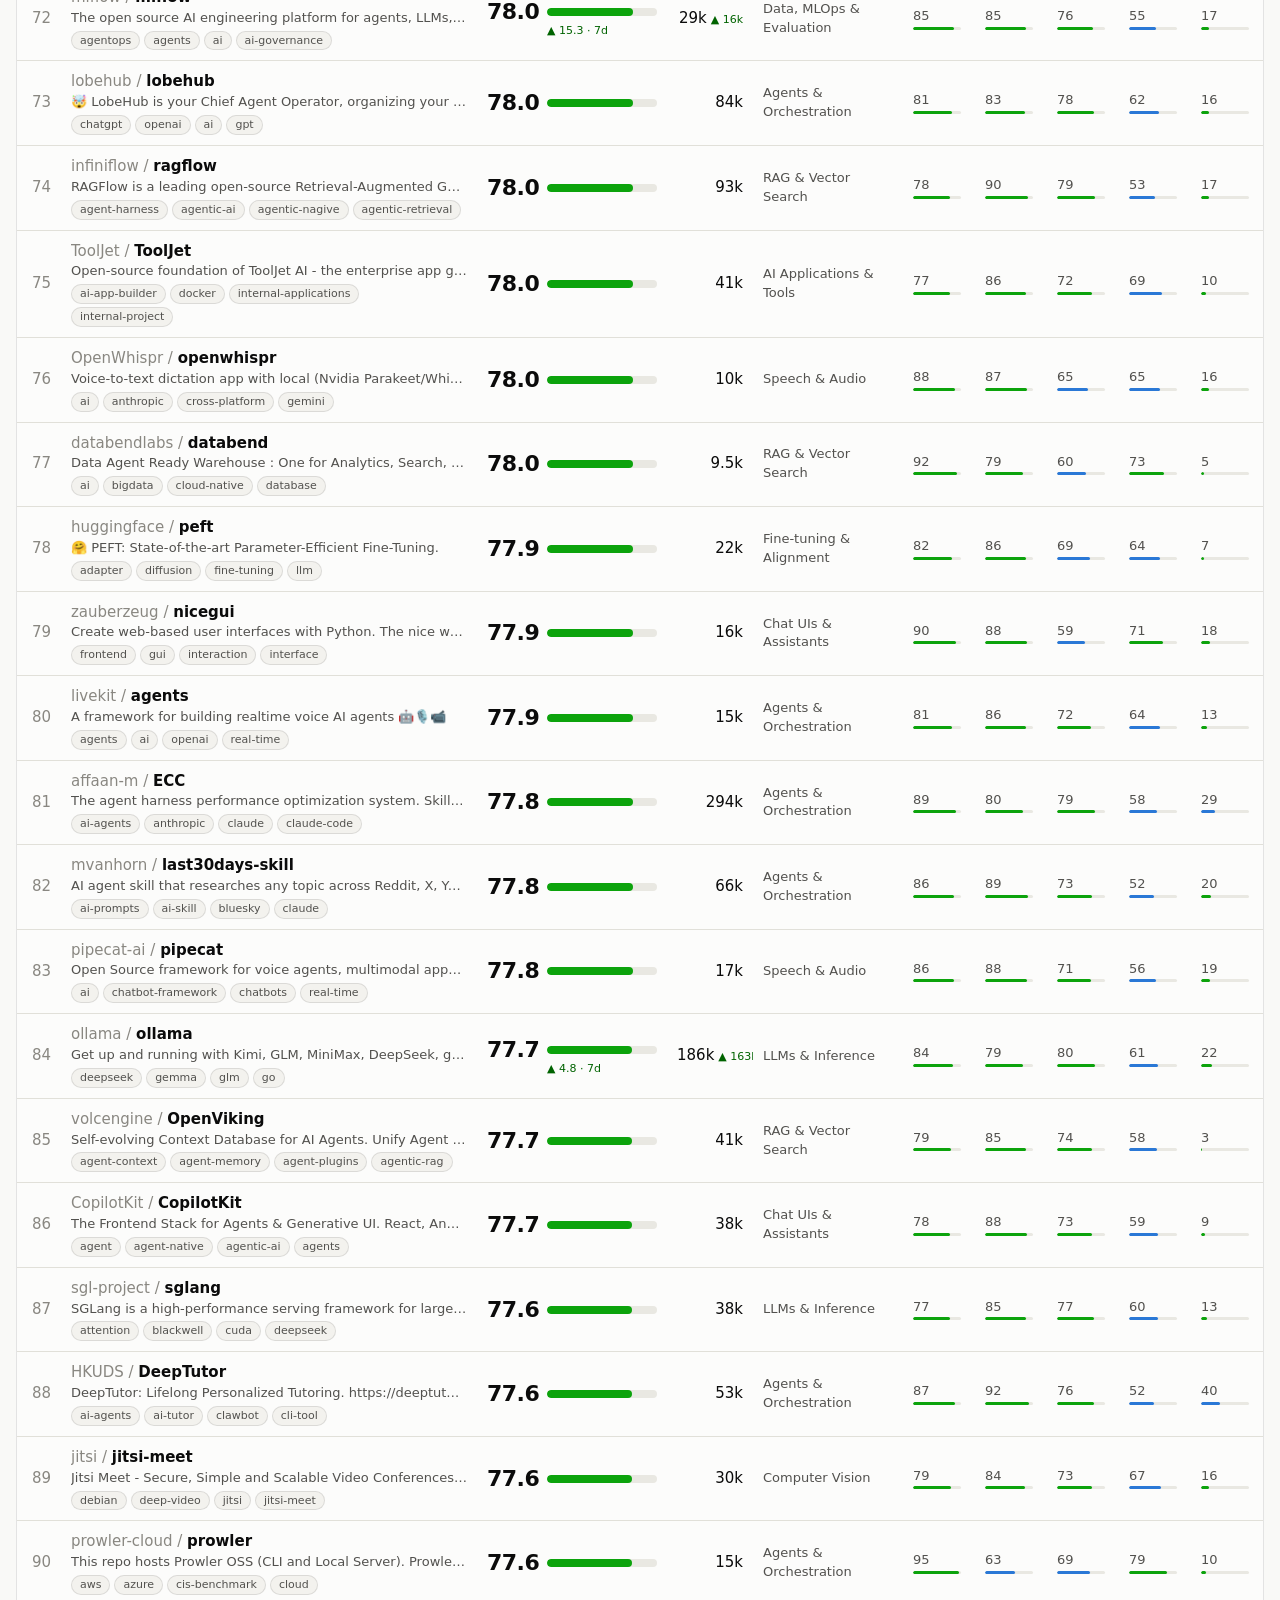
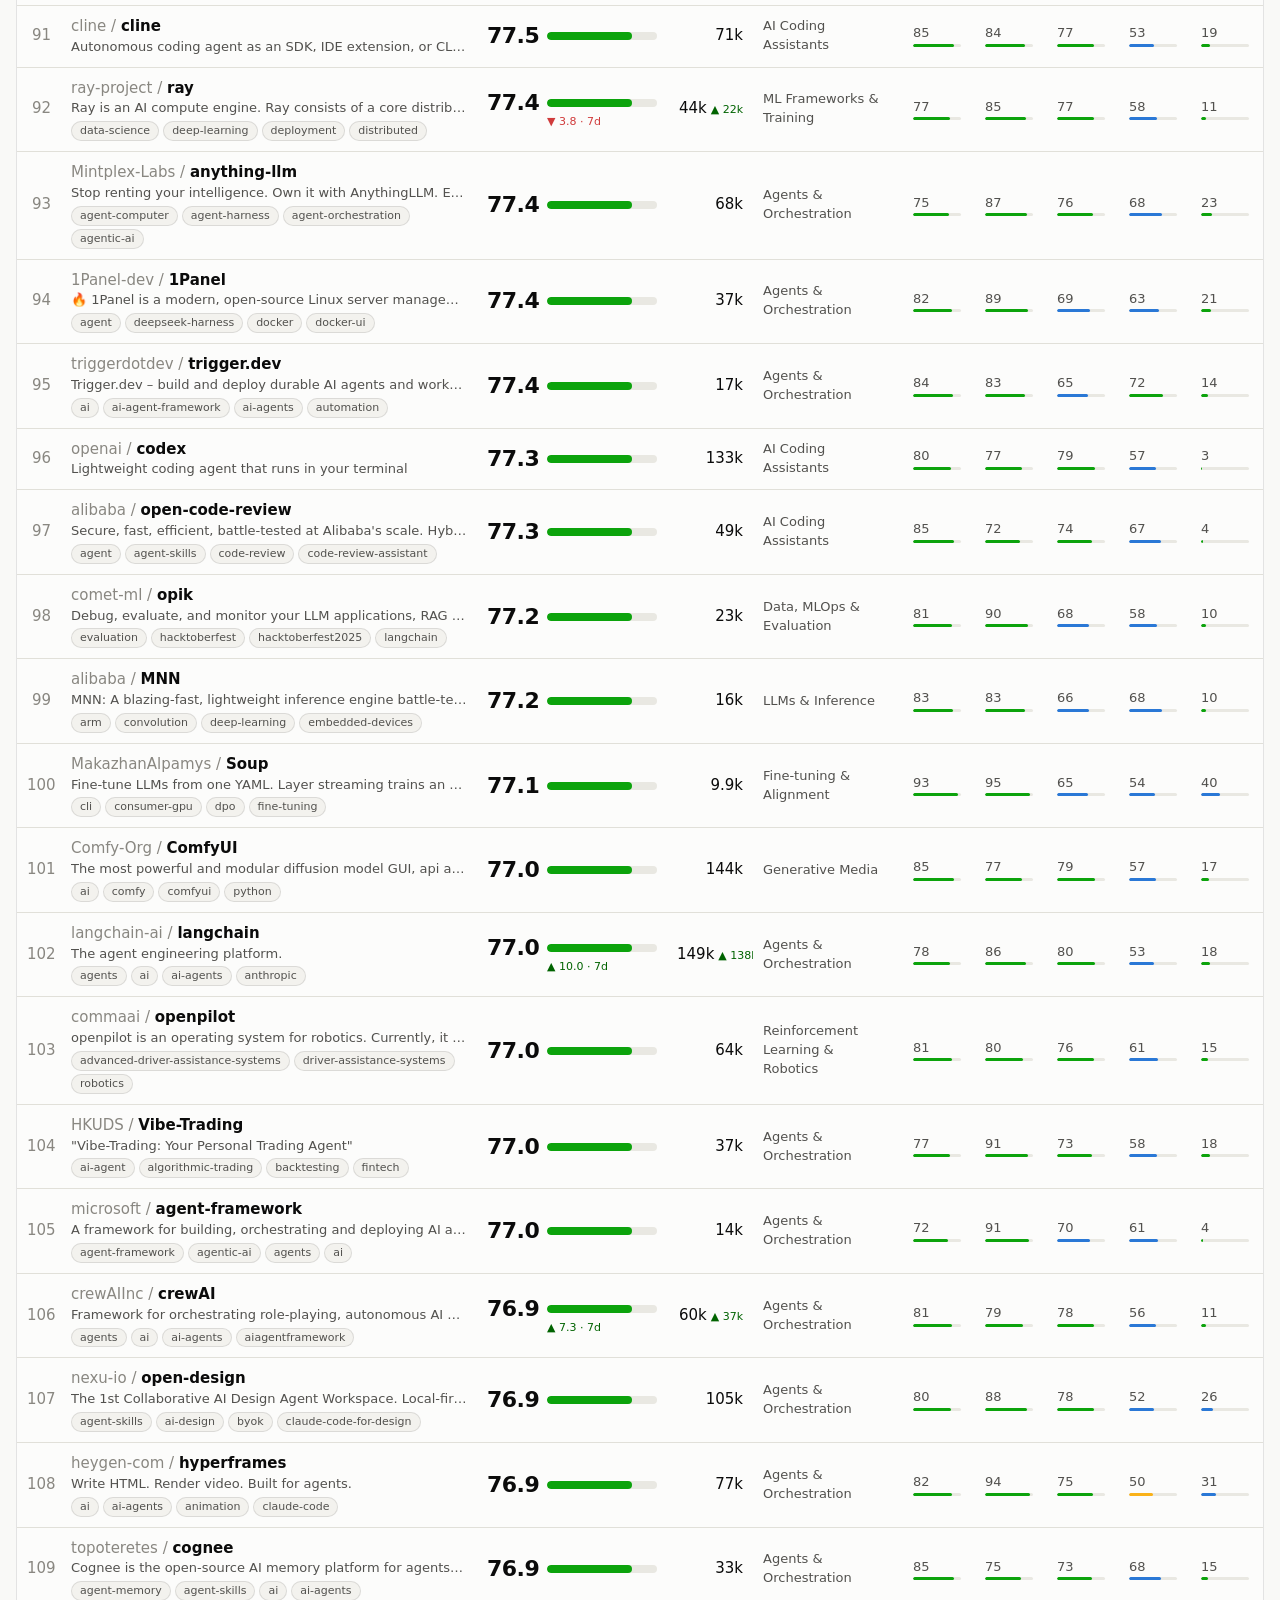
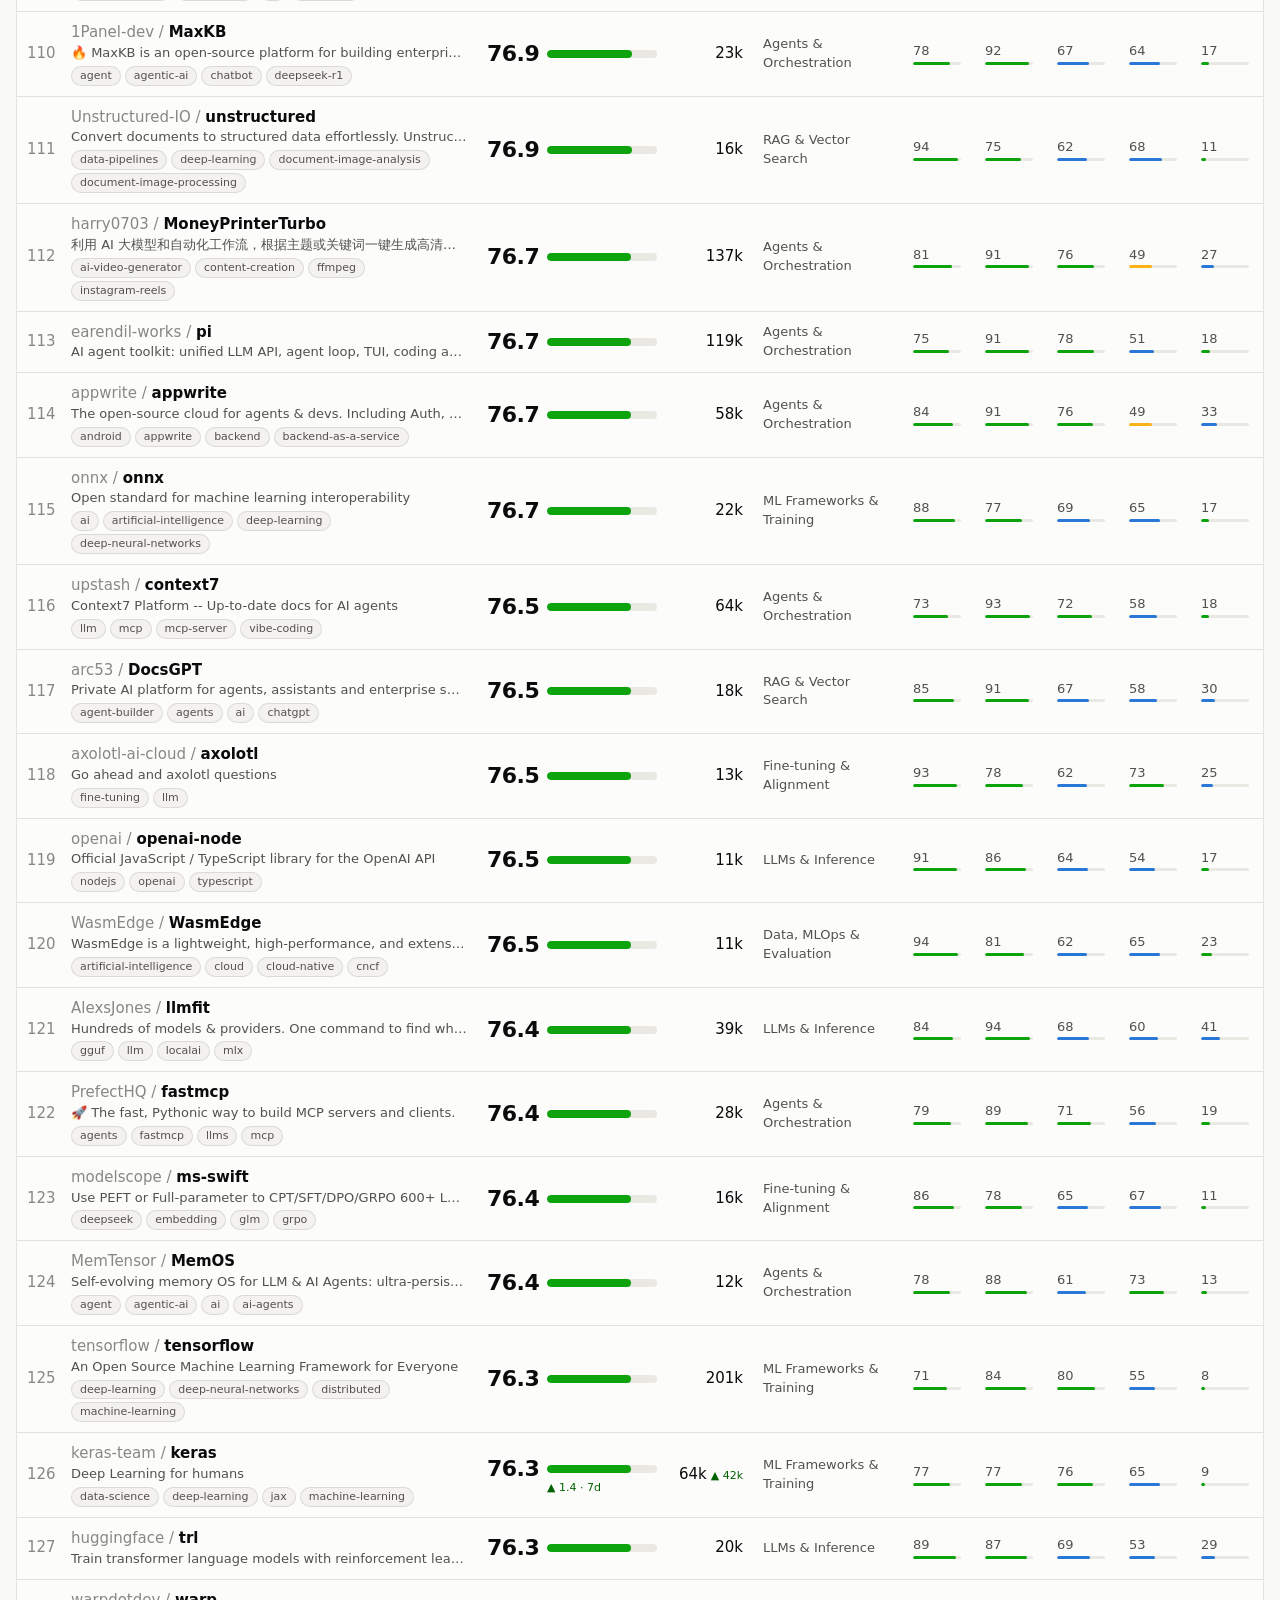
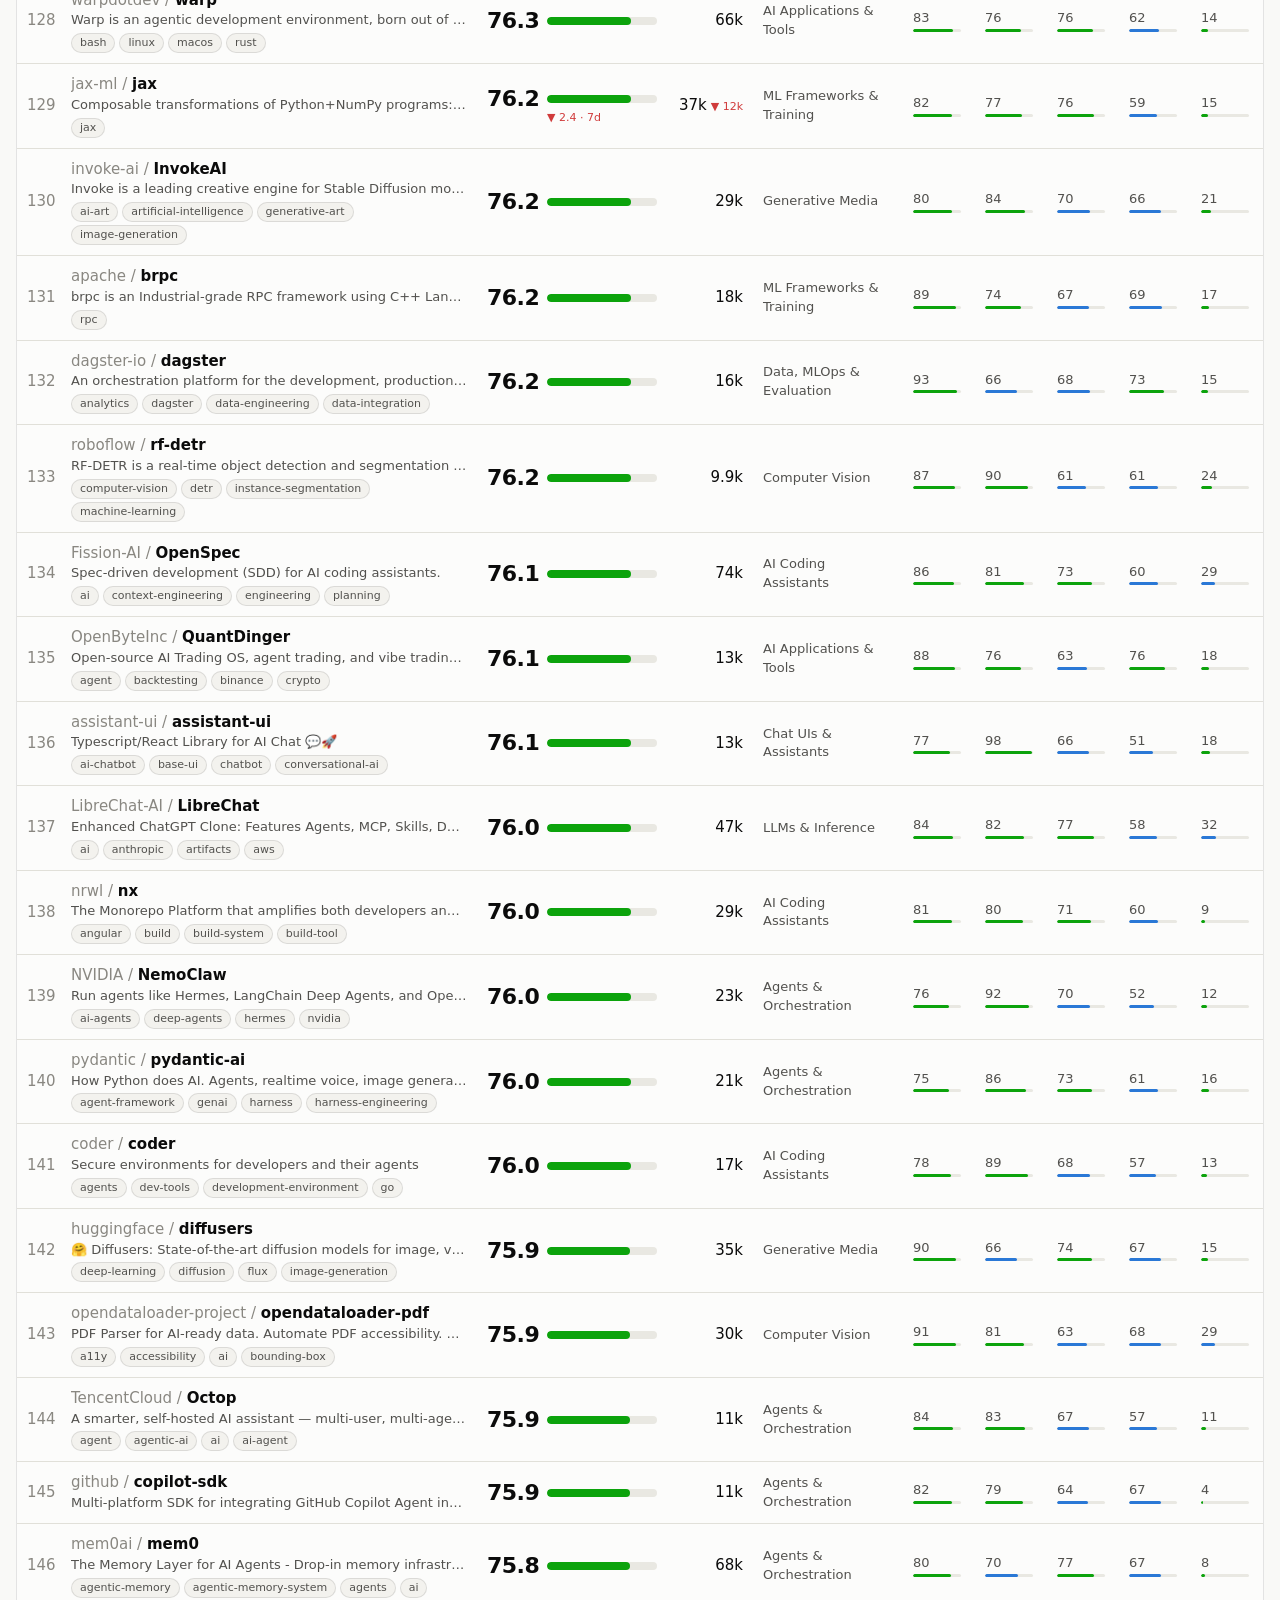
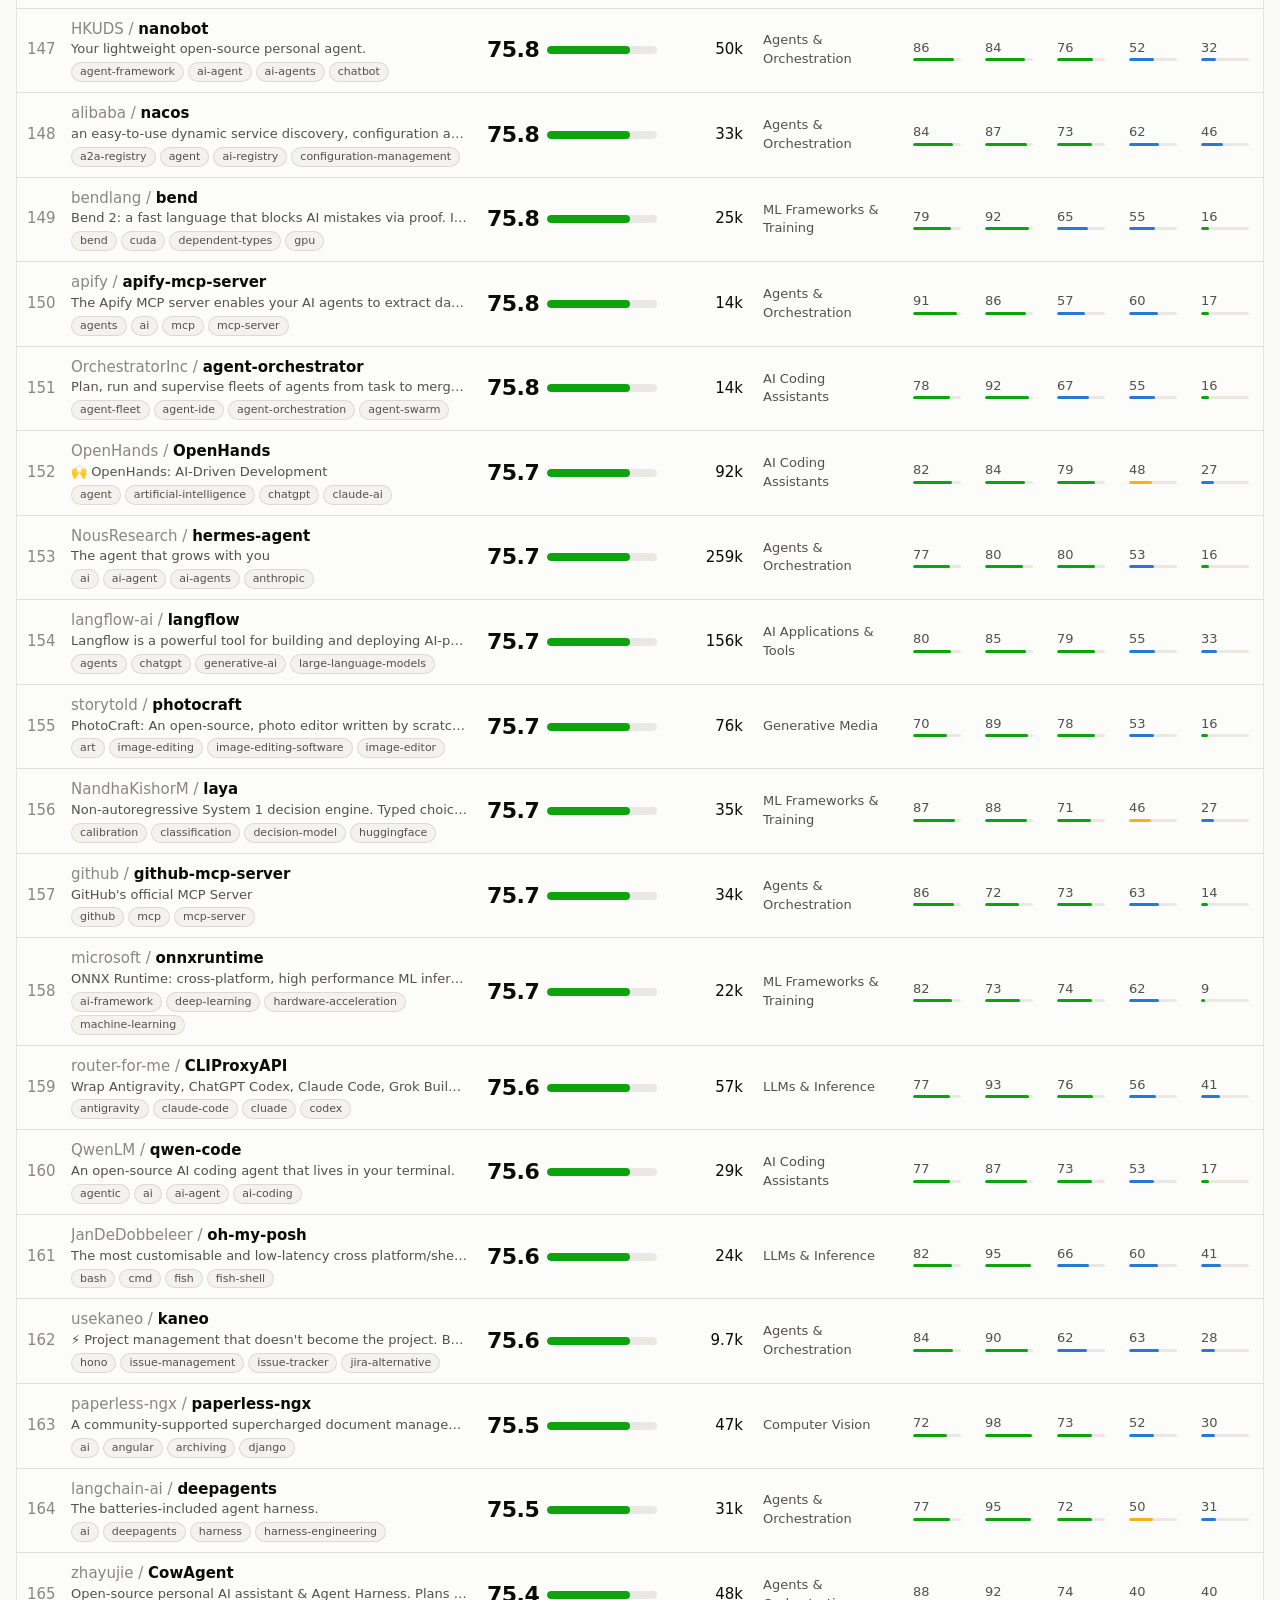
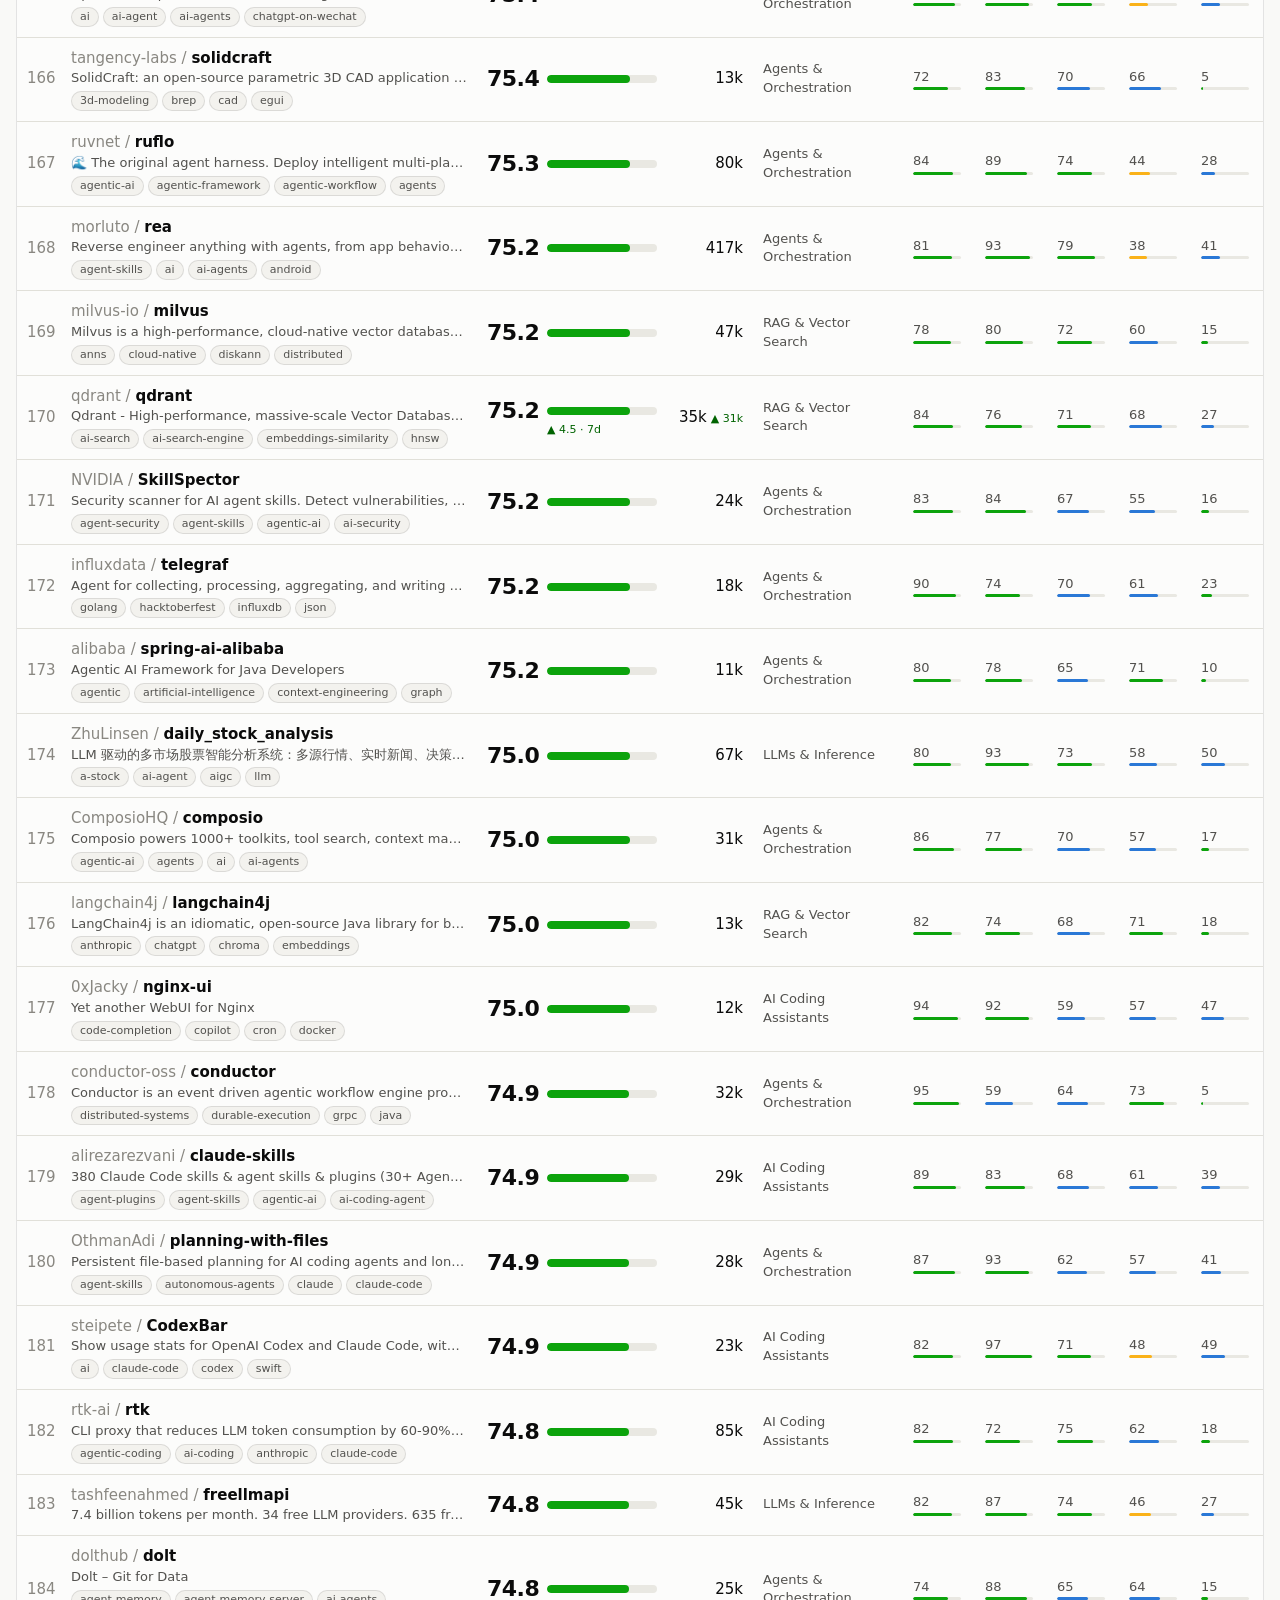
==== commit a17c5b9c: "Foundation attribution, band-coloured score meters and title tooltips Every page names the Open Inte" ====
--- a/site/index.html
+++ b/site/index.html
@@ -4,7 +4,7 @@
   <meta charset="utf-8">
   <meta name="viewport" content="width=device-width, initial-scale=1">
   <title>OpenScores · White Score leaderboard for open source AI</title>
-  <meta name="description" content="A daily leaderboard of open source AI projects on GitHub, ranked by their White Scores: maturity, health, popularity, risk and sustainability.">
+  <meta name="description" content="A continuously refreshed leaderboard of open source AI projects on GitHub, ranked by their White Scores: maturity, health, popularity, sustainability and risk. Run by the Open Intelligence Foundation.">
   <link rel="stylesheet" href="styles.css">
   <link rel="icon" href="data:image/svg+xml,<svg xmlns='http://www.w3.org/2000/svg' viewBox='0 0 32 32'><rect width='32' height='32' rx='8' fill='%232a78d6'/><text x='16' y='22' font-size='16' font-family='system-ui' font-weight='700' text-anchor='middle' fill='white'>W</text></svg>">
 </head>
@@ -15,7 +15,7 @@
         <div class="mark" aria-hidden="true">W</div>
         <div>
           <h1>OpenScores</h1>
-          <p>White Score leaderboard for open source AI projects on GitHub</p>
+          <p>White Score leaderboard for open source AI projects on GitHub · run by the <a href="https://openintelligence.foundation" rel="noopener">Open Intelligence Foundation</a></p>
         </div>
       </div>
       <nav class="nav">
@@ -57,14 +57,14 @@
           <tr>
             <th class="num" data-sort="rank">#</th>
             <th data-sort="name">Project</th>
-            <th class="main" data-sort="overall" title="0.25 maturity + 0.25 health + 0.25 popularity + 0.15 sustainability + 0.10 (100 − risk)">Overall White Score</th>
+            <th class="main" data-sort="overall">Overall White Score</th>
             <th class="num" data-sort="stars">Stars</th>
             <th class="cat-col" data-sort="category">Category</th>
             <th class="sub" data-sort="maturity">Maturity</th>
             <th class="sub" data-sort="health">Health</th>
             <th class="sub" data-sort="popularity">Popularity</th>
             <th class="sub" data-sort="sustainability">Sustainability</th>
-            <th class="sub" data-sort="risk" title="Higher is worse">Risk ↓</th>
+            <th class="sub" data-sort="risk">Risk ↓</th>
           </tr>
         </thead>
         <tbody id="rows"></tbody>
@@ -72,6 +72,15 @@
       <div id="empty" class="empty" hidden>No projects match.</div>
       <div class="more-wrap"><button class="icon-btn" id="more" type="button" hidden>Show more</button></div>
     </section>
+
+    <p class="legend" aria-label="Score colour key">
+      <span class="legend-title">Score colours</span>
+      <span><i class="dot b-strong"></i>Strong 70–100</span>
+      <span><i class="dot b-fair"></i>Adequate 50–69</span>
+      <span><i class="dot b-weak"></i>Weak 25–49</span>
+      <span><i class="dot b-concern"></i>Concern 0–24</span>
+      <span class="legend-note">Risk reads the other way: 0–24 is low risk, 75–100 is critical. Hover a column title for what it measures.</span>
+    </p>
 
     <p class="foot" id="foot"></p>
   </div>
--- a/site/styles.css
+++ b/site/styles.css
@@ -18,6 +18,8 @@
   --risk-track: #fbe3d8;
   --good: #006300;
   --bad: #d03b3b;
+  /* score bands (status palette: good / warning / critical, plus the neutral sequential hue) */
+  --band-strong: #0ca30c; --band-fair: #2a78d6; --band-weak: #fab219; --band-concern: #d03b3b;
   --track: #e9e8e2;
   --shadow: 0 12px 40px rgba(11, 11, 11, 0.12);
   --radius: 12px;
@@ -33,6 +35,7 @@
     --seq-100: #104281; --seq-250: #1c5cab; --seq-400: #3987e5; --seq-450: #3987e5; --seq-550: #6da7ec; --seq-700: #b7d3f6;
     --risk: #d95926; --risk-ink: #f0a07f; --risk-track: #3a2419;
     --good: #0ca30c; --bad: #e66767; --track: #2c2c2a;
+    --band-strong: #0ca30c; --band-fair: #3987e5; --band-weak: #fab219; --band-concern: #d03b3b;
     --shadow: 0 12px 40px rgba(0, 0, 0, 0.5);
   }
 }
@@ -44,6 +47,7 @@
   --seq-100: #104281; --seq-250: #1c5cab; --seq-400: #3987e5; --seq-450: #3987e5; --seq-550: #6da7ec; --seq-700: #b7d3f6;
   --risk: #d95926; --risk-ink: #f0a07f; --risk-track: #3a2419;
   --good: #0ca30c; --bad: #e66767; --track: #2c2c2a;
+  --band-strong: #0ca30c; --band-fair: #3987e5; --band-weak: #fab219; --band-concern: #d03b3b;
   --shadow: 0 12px 40px rgba(0, 0, 0, 0.5);
 }
 
@@ -133,13 +137,15 @@
 .score .d { grid-column: 2; font-size: 11px; line-height: 1; margin-top: -2px; }
 .score .v { font-variant-numeric: tabular-nums; text-align: right; font-weight: 600; }
 .meter { height: 6px; border-radius: 4px; background: var(--track); overflow: hidden; }
-.meter > i { display: block; height: 100%; border-radius: 4px; background: var(--seq-450); }
-.meter.risk > i { background: var(--risk); }
-.meter.risk { background: var(--risk-track); }
+.meter > i { display: block; height: 100%; border-radius: 4px; background: var(--band-fair); }
+.meter.b-strong > i, .dot.b-strong { background: var(--band-strong); }
+.meter.b-fair > i, .dot.b-fair { background: var(--band-fair); }
+.meter.b-weak > i, .dot.b-weak { background: var(--band-weak); }
+.meter.b-concern > i, .dot.b-concern { background: var(--band-concern); }
+.score[title] { cursor: help; }
 .score.overall { grid-template-columns: 52px 1fr; min-width: 150px; }
 .score.overall .v { font-size: 22px; font-weight: 700; letter-spacing: -0.5px; line-height: 1; color: var(--ink); }
 .score.overall .meter { height: 8px; }
-.score.overall .meter > i { background: var(--seq-550); }
 thead th.main { color: var(--ink-2); white-space: normal; overflow: hidden; }
 .score.sub { display: block; min-width: 0; width: 58px; }
 .score.sub .v { display: block; text-align: left; font-size: 13px; font-weight: 500; color: var(--ink-2); line-height: 1.2; }
@@ -152,6 +158,10 @@
 .delta.flat { color: var(--muted); }
 
 .empty { padding: 40px; text-align: center; color: var(--muted); }
+.legend { display: flex; flex-wrap: wrap; gap: 6px 16px; align-items: center; color: var(--muted); font-size: 12px; margin: 10px 2px 0; }
+.legend-title { color: var(--ink-2); font-weight: 600; text-transform: uppercase; letter-spacing: 0.04em; font-size: 11px; }
+.legend .dot { display: inline-block; width: 10px; height: 10px; border-radius: 50%; margin-right: 6px; vertical-align: -1px; }
+.legend-note { flex-basis: 100%; }
 .foot { color: var(--muted); font-size: 12px; padding: 18px 0 40px; }
 
 /* detail drawer */
@@ -173,6 +183,9 @@
 .card .label { color: var(--muted); font-size: 11px; text-transform: uppercase; letter-spacing: 0.04em; }
 .card .value { font-size: 26px; font-weight: 600; line-height: 1.1; margin: 2px 0; }
 .card .band { color: var(--ink-2); font-size: 12px; }
+.card .meter { height: 5px; margin: 4px 0 6px; }
+.card.overall .meter { height: 8px; max-width: 260px; }
+.card[title], .row[title] { cursor: help; }
 .card.overall { grid-column: 1 / -1; display: grid; grid-template-columns: auto 1fr; gap: 16px; align-items: center; }
 .card.overall .value { font-size: 40px; }
 .spark { width: 100%; height: 64px; display: block; }
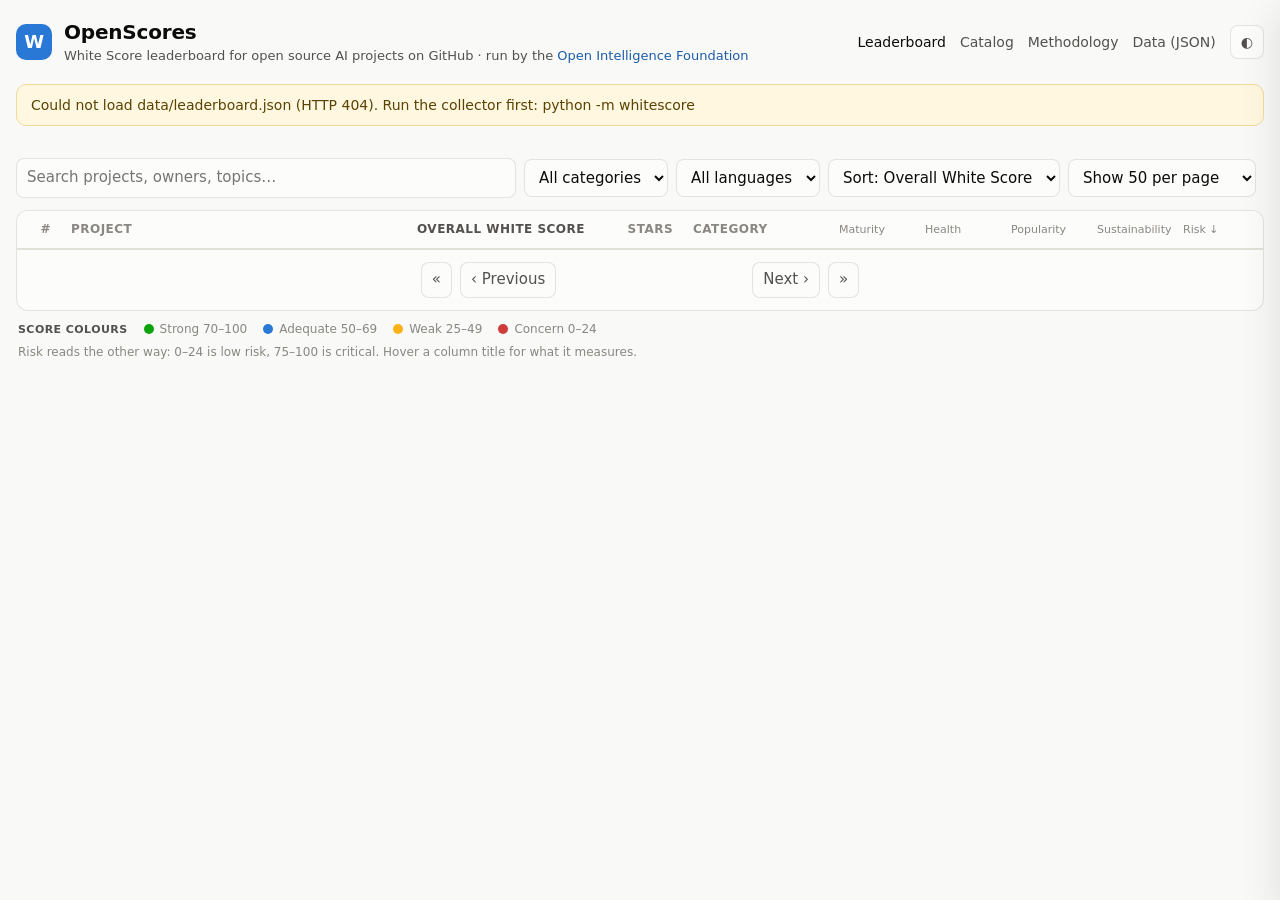
==== commit e1a876cc: "Track 2,000 projects on a four-hourly refresh; page the leaderboard at 50 rows; widen the dimension " ====
--- a/site/index.html
+++ b/site/index.html
@@ -15,7 +15,7 @@
         <div class="mark" aria-hidden="true">W</div>
         <div>
           <h1>OpenScores</h1>
-          <p>White Score leaderboard for open source AI projects on GitHub · run by the <a href="https://openintelligence.foundation" rel="noopener">Open Intelligence Foundation</a></p>
+          <p>White Score leaderboard for open source AI projects on GitHub · run by the <a href="https://openintelligence.foundation" target="_blank" rel="noopener">Open Intelligence Foundation</a></p>
         </div>
       </div>
       <nav class="nav">
@@ -45,6 +45,13 @@
         <option value="stars">Sort: Stars</option>
         <option value="delta">Sort: 7-day movers</option>
       </select>
+      <select id="pagesize" aria-label="Rows per page">
+        <option value="50">Show 50 per page</option>
+        <option value="100">Show 100 per page</option>
+        <option value="250">Show 250 per page</option>
+        <option value="500">Show 500 per page</option>
+        <option value="all">Show all rows</option>
+      </select>
       <span class="count" id="count"></span>
     </section>
 
@@ -70,7 +77,13 @@
         <tbody id="rows"></tbody>
       </table>
       <div id="empty" class="empty" hidden>No projects match.</div>
-      <div class="more-wrap"><button class="icon-btn" id="more" type="button" hidden>Show more</button></div>
+      <nav class="pager" id="pager" aria-label="Leaderboard pages" hidden>
+        <button class="icon-btn" id="first" type="button" aria-label="First page">«</button>
+        <button class="icon-btn" id="prev" type="button">‹ Previous</button>
+        <span class="page-info" id="pageinfo"></span>
+        <button class="icon-btn" id="next" type="button">Next ›</button>
+        <button class="icon-btn" id="last" type="button" aria-label="Last page">»</button>
+      </nav>
     </section>
 
     <p class="legend" aria-label="Score colour key">
--- a/site/styles.css
+++ b/site/styles.css
@@ -107,7 +107,7 @@
 col.c-main { width: 190px; }
 col.c-cat { width: 150px; }
 col.c-stars { width: 86px; }
-col.c-sub { width: 72px; }
+col.c-sub { width: 86px; }      /* fits "Sustainability" at 11px with 6px padding */
 thead th {
   position: sticky; top: 0; background: var(--surface); z-index: 1; text-align: left; font-size: 12px;
   color: var(--muted); font-weight: 600; text-transform: uppercase; letter-spacing: 0.04em;
@@ -150,8 +150,8 @@
 .score.sub { display: block; min-width: 0; width: 58px; }
 .score.sub .v { display: block; text-align: left; font-size: 13px; font-weight: 500; color: var(--ink-2); line-height: 1.2; }
 .score.sub .meter { height: 3px; width: 48px; margin-top: 3px; }
-thead th.sub { text-transform: none; letter-spacing: 0; font-size: 11px; font-weight: 500; padding-left: 10px; white-space: normal; }
-td.sub { padding-left: 10px; padding-right: 6px; }
+thead th.sub { text-transform: none; letter-spacing: 0; font-size: 11px; font-weight: 500; padding-left: 6px; padding-right: 6px; white-space: normal; }
+td.sub { padding-left: 6px; padding-right: 6px; }
 .delta { font-size: 11px; font-variant-numeric: tabular-nums; margin-left: 4px; white-space: nowrap; }
 .delta.up { color: var(--good); }
 .delta.down { color: var(--bad); }
@@ -259,6 +259,10 @@
 table.catalog { min-width: 900px; }
 table.catalog thead th { cursor: default; }
 .more-wrap { padding: 12px; text-align: center; }
+.pager { display: flex; flex-wrap: wrap; gap: 8px; align-items: center; justify-content: center; padding: 12px; border-top: 1px solid var(--grid); }
+.pager .page-info { color: var(--ink-2); font-size: 13px; font-variant-numeric: tabular-nums; min-width: 180px; text-align: center; }
+.icon-btn:disabled { opacity: 0.4; cursor: default; }
+.icon-btn:disabled:hover { color: var(--ink-2); }
 @media (max-width: 900px) {
   .catalog-layout { grid-template-columns: 1fr; }
   .cats { position: static; flex-direction: row; flex-wrap: wrap; }
